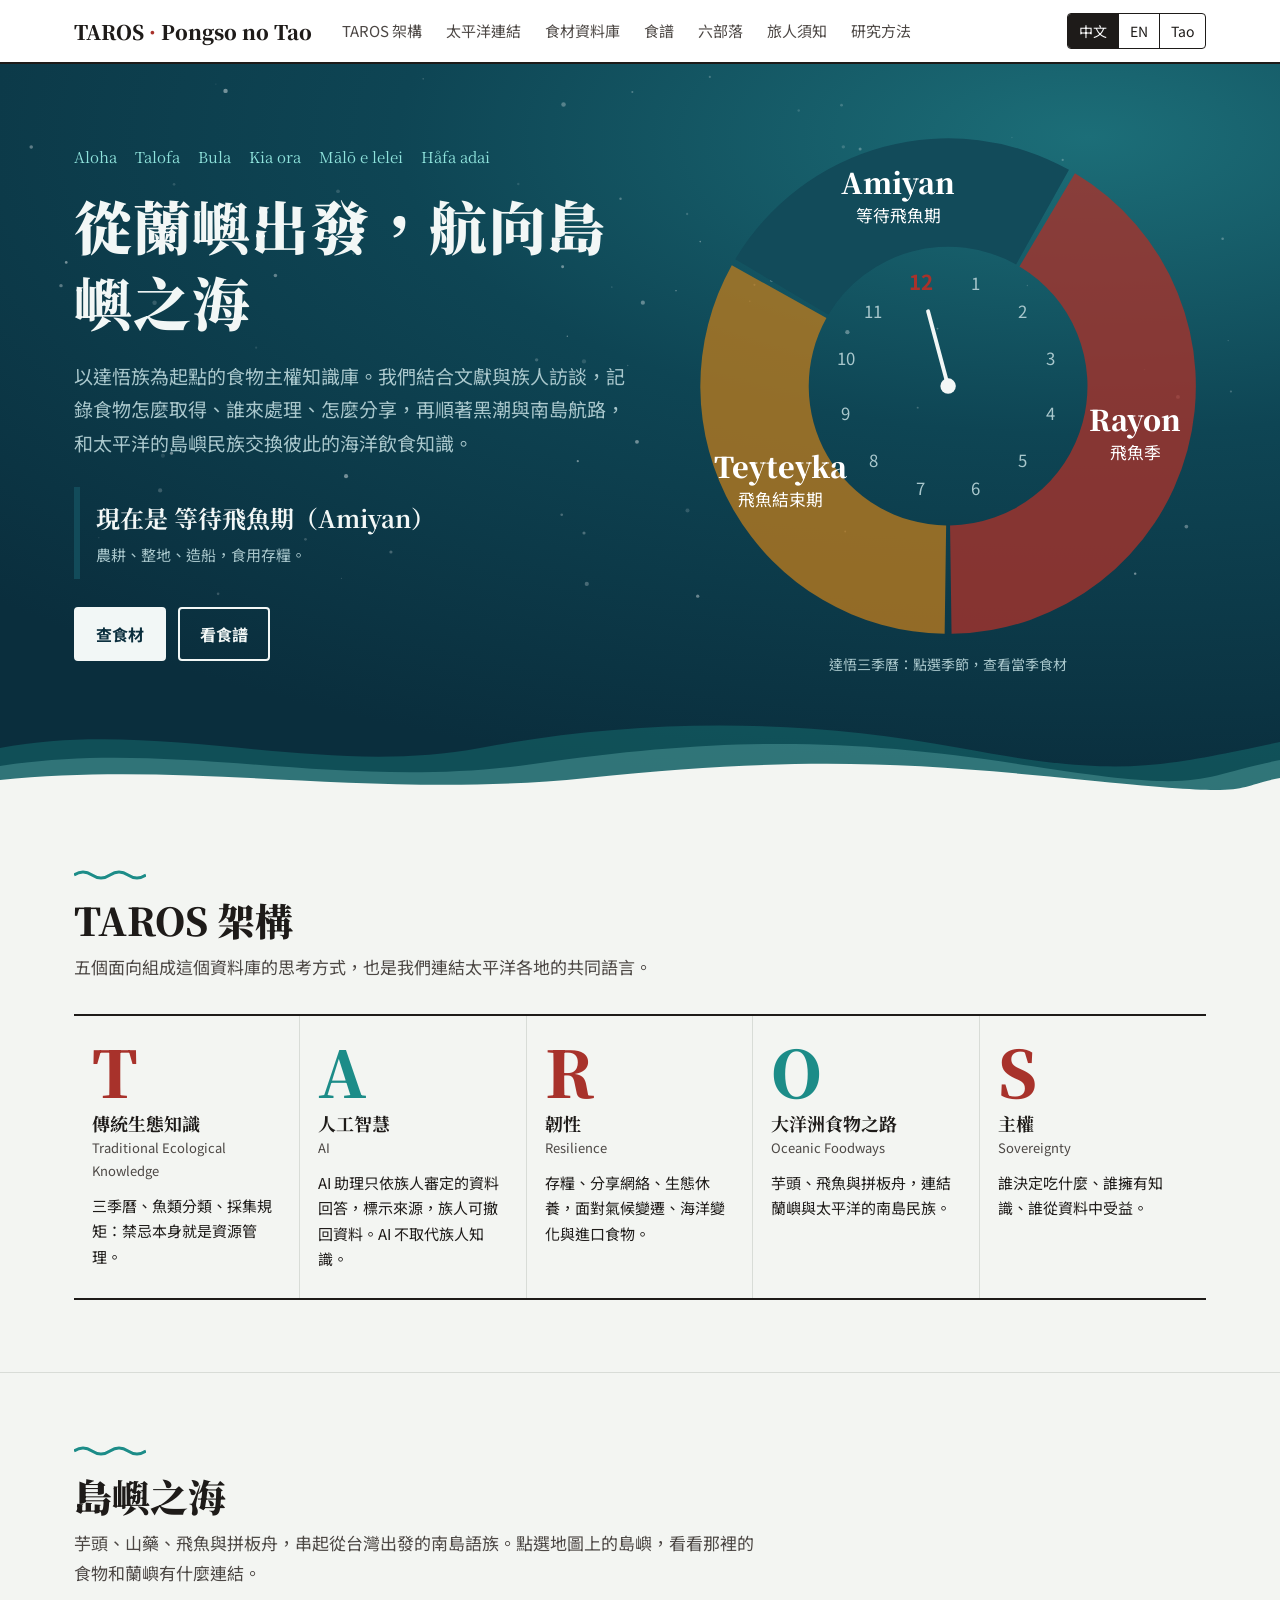
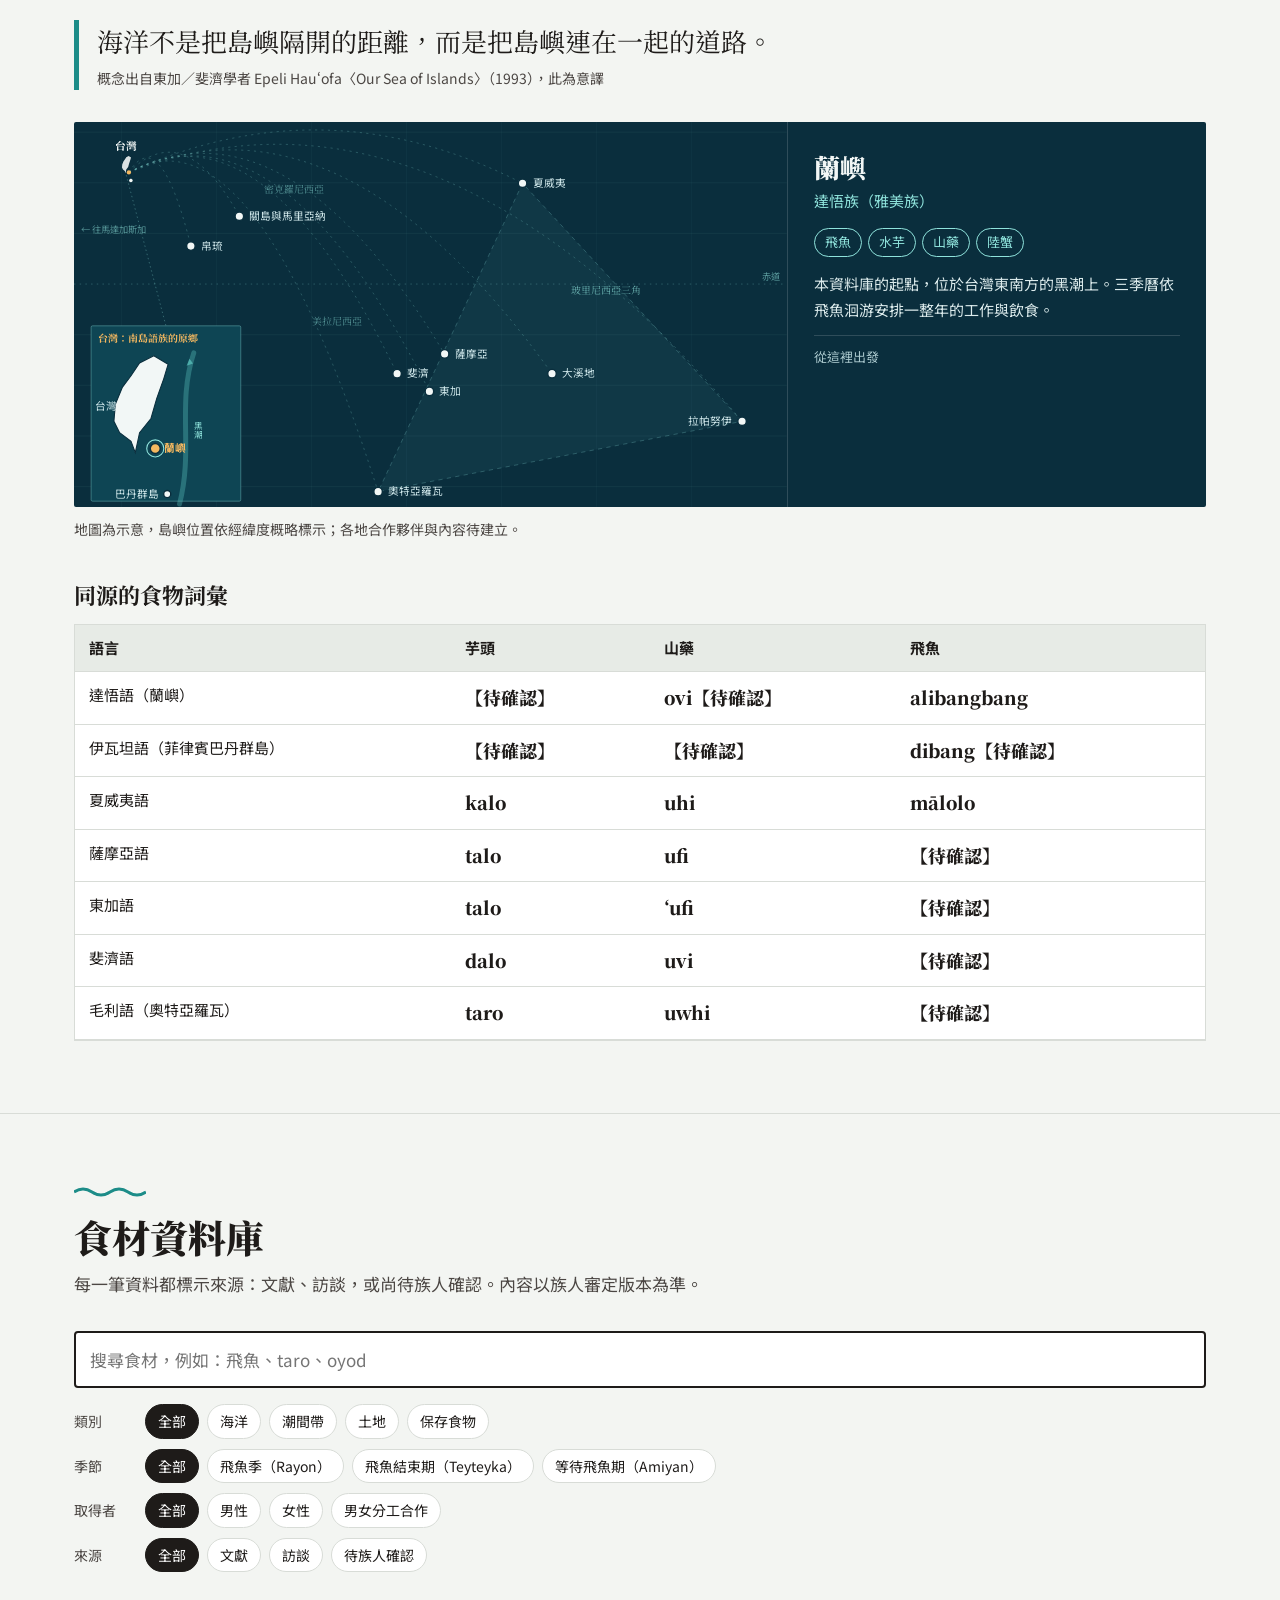
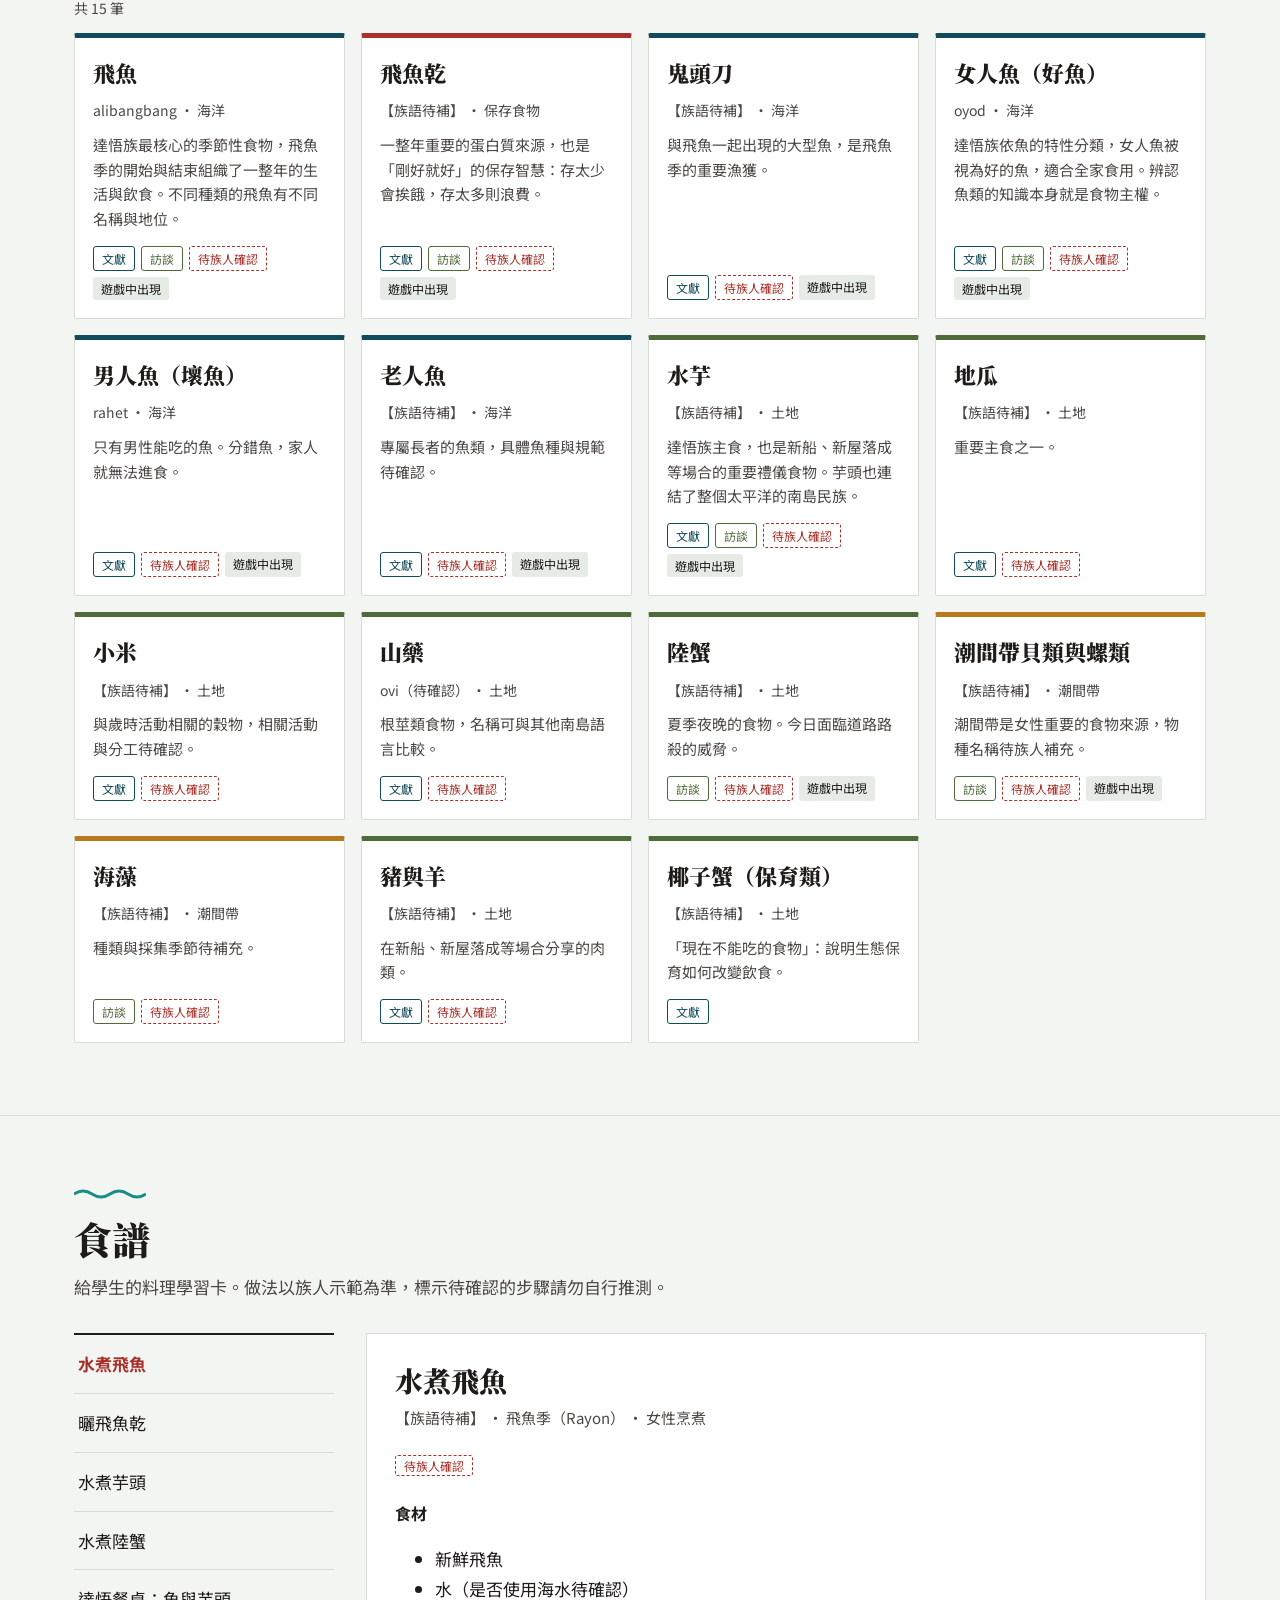
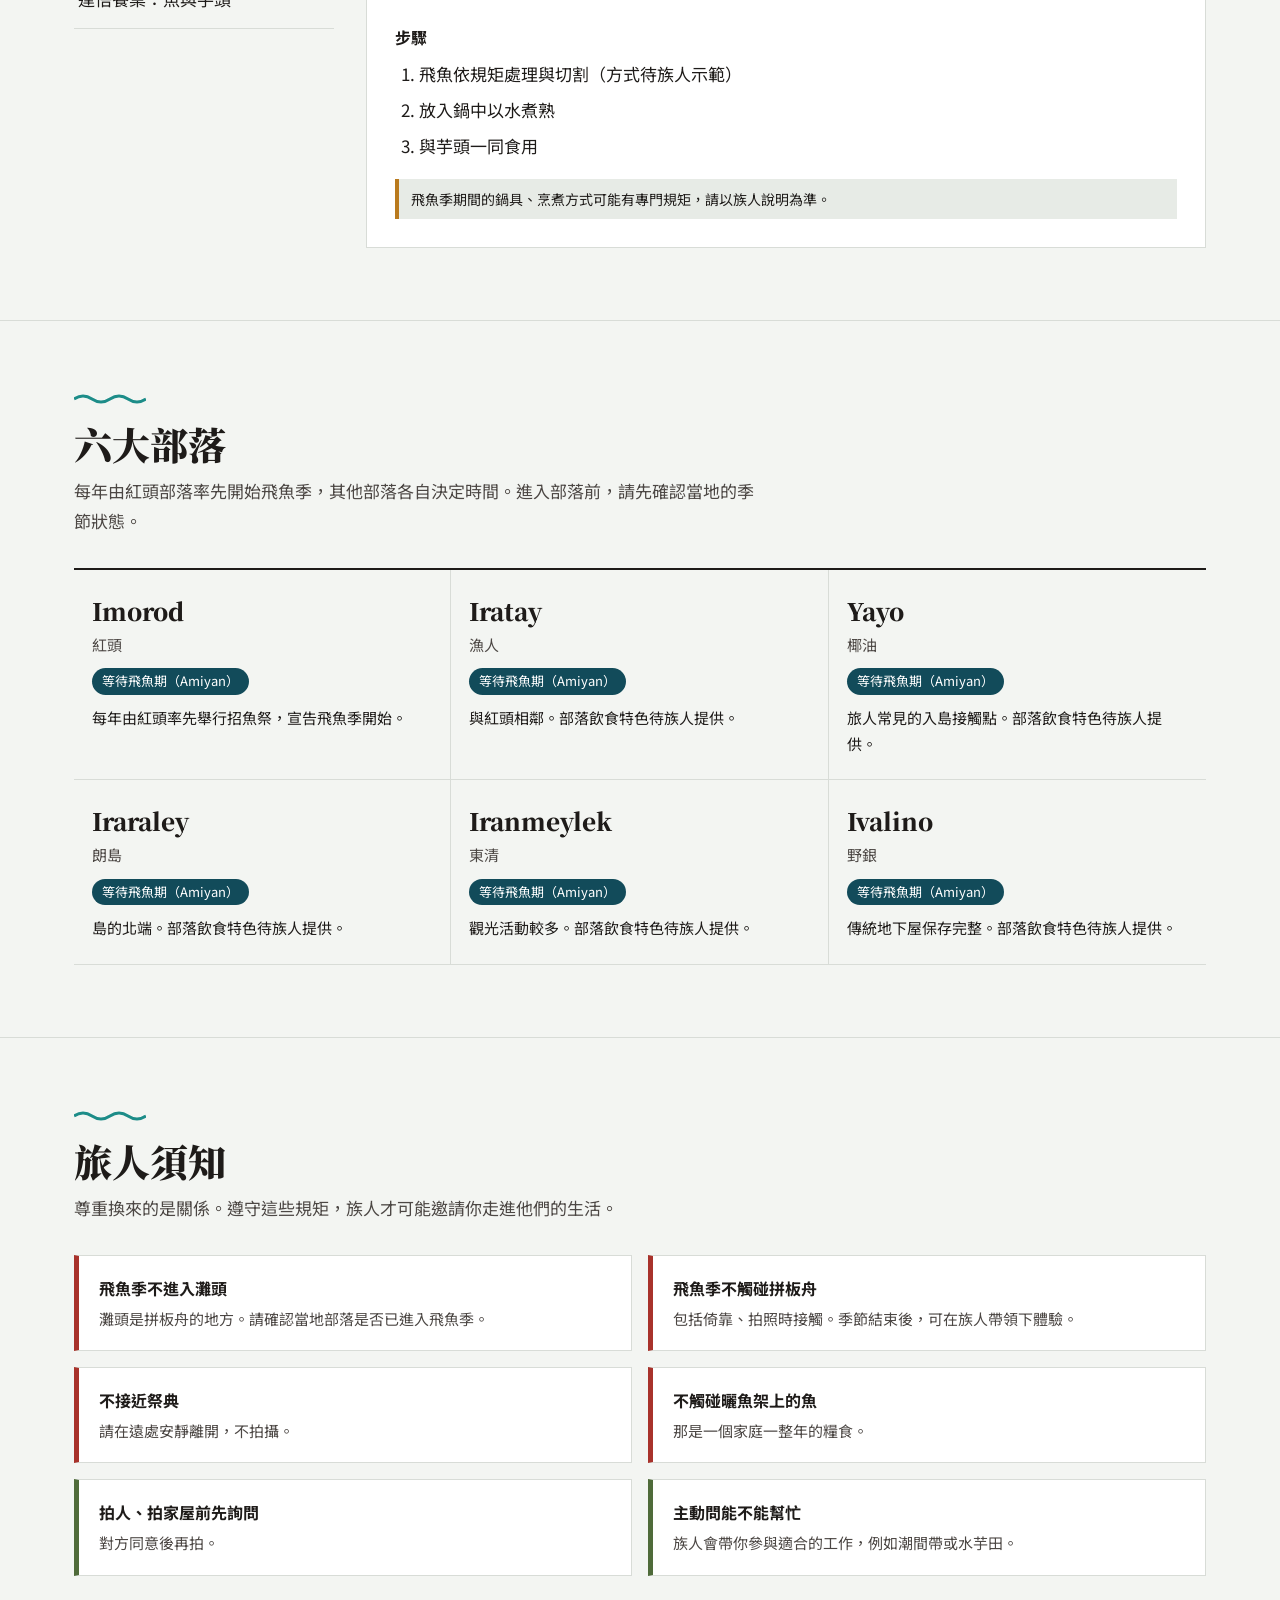
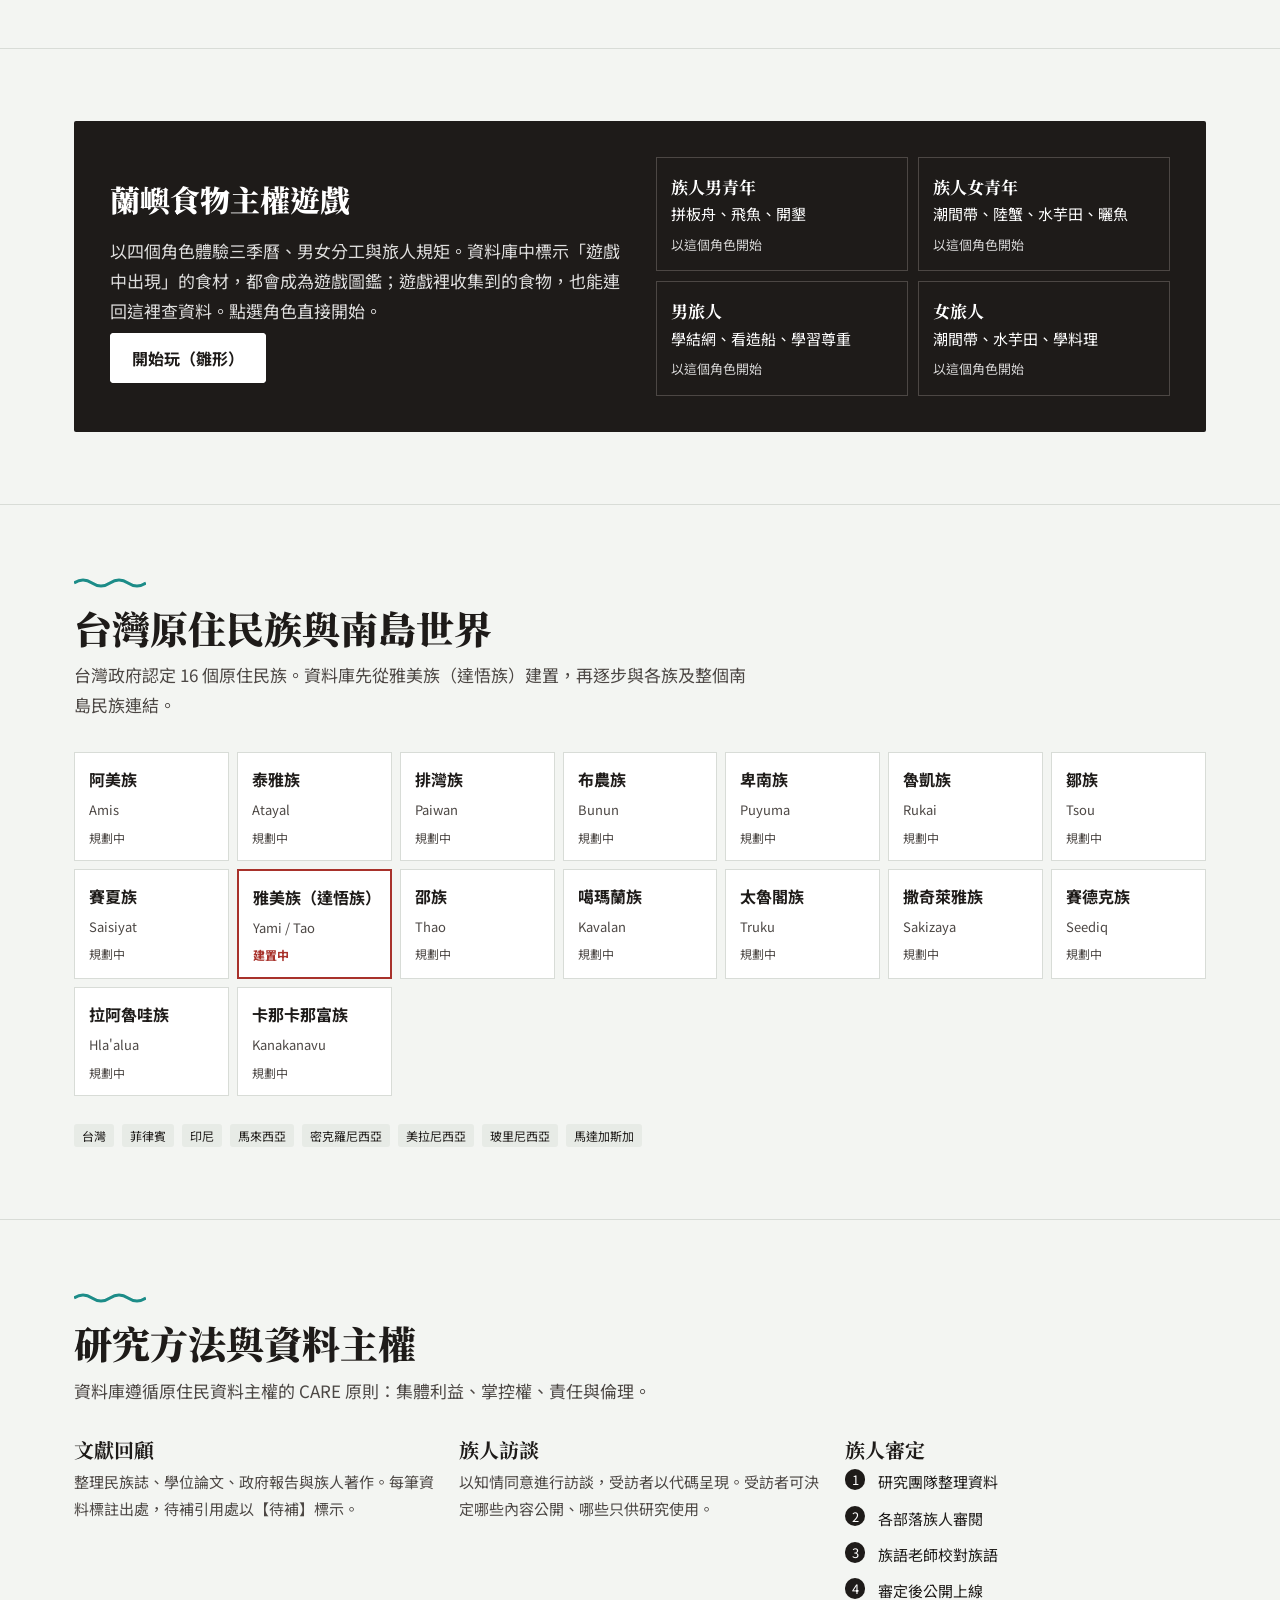
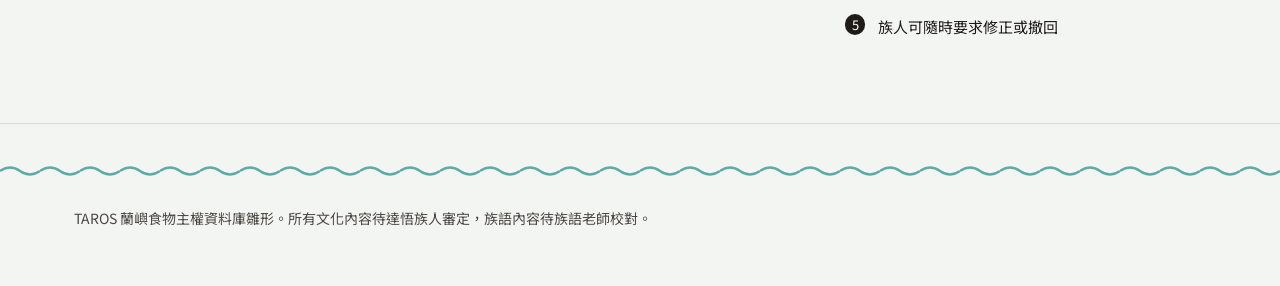
==== index.html @ 8a9a2af0 "Rename TAROS 蘭嶼食物主權資料庫.html to index.html" ====
<!DOCTYPE html>
<html lang="zh-Hant">
<head>
<meta charset="utf-8">
<meta name="viewport" content="width=device-width, initial-scale=1, viewport-fit=cover">
<title>TAROS 蘭嶼食物主權資料庫</title>
<link rel="preconnect" href="https://fonts.googleapis.com">
<link rel="preconnect" href="https://fonts.gstatic.com" crossorigin>
<link href="https://fonts.googleapis.com/css2?family=Noto+Sans+TC:wght@400;500;700&family=Noto+Serif+TC:wght@600;900&display=swap" rel="stylesheet">
<style>
:root{
  --lime:#F3F5F2;        /* 石灰白 */
  --paper:#FFFFFF;
  --soot:#1E1B19;        /* 煙炱黑 */
  --ink-soft:#4C4744;
  --red:#A8322B;         /* 船紅 */
  --kuroshio:#124B5A;    /* 黑潮藍 */
  --ochre:#B97A1E;       /* 曬魚季的陽光 */
  --taro:#4F6B3A;        /* 芋葉綠 */
  --line:#D8DCD7;
  --chip:#E7EBE6;
  --focus:#124B5A;
  --lagoon:#1C8C88;
  --deep:#0A2E3D;
  --serif:"Noto Serif TC","Songti TC","PMingLiU",serif;
  --sans:"Noto Sans TC","PingFang TC","Microsoft JhengHei",system-ui,sans-serif;
  color-scheme:light;
  box-sizing:border-box;
  padding-top:env(safe-area-inset-top,0px);
  padding-bottom:env(safe-area-inset-bottom,0px);
}
@media (prefers-color-scheme:dark){
  :root:not([data-theme="light"]){
    --lime:#151816;--paper:#1D211F;--soot:#ECEAE6;--ink-soft:#B9B4AF;
    --red:#E0675C;--kuroshio:#6FB3C4;--ochre:#E0A54A;--taro:#9CBF7E;
    --line:#333A36;--chip:#28302C;--focus:#6FB3C4;--lagoon:#5CC6C0;color-scheme:dark;
  }
}
:root[data-theme="dark"]{
  --lagoon:#5CC6C0;
  --lime:#151816;--paper:#1D211F;--soot:#ECEAE6;--ink-soft:#B9B4AF;
  --red:#E0675C;--kuroshio:#6FB3C4;--ochre:#E0A54A;--taro:#9CBF7E;
  --line:#333A36;--chip:#28302C;--focus:#6FB3C4;color-scheme:dark;
}
*,*::before,*::after{box-sizing:inherit}
html{scroll-padding-top:calc(env(safe-area-inset-top,0px) + 72px);scroll-behavior:smooth}
@media (prefers-reduced-motion:reduce){html{scroll-behavior:auto}*{transition:none!important;animation:none!important}}
body{margin:0;background:var(--lime);color:var(--soot);font-family:var(--sans);font-size:17px;line-height:1.75}
body::before{content:"";position:fixed;inset:0 0 auto;height:env(safe-area-inset-top,0px);z-index:10;background:var(--paper)}
img,svg{max-width:100%}
a{color:var(--kuroshio)}
:focus-visible{outline:3px solid var(--focus);outline-offset:2px}
h1,h2,h3{font-family:var(--serif);line-height:1.3;margin:0}
.wrap{max-width:1180px;margin:0 auto;padding:0 24px}

/* nav */
header.top{position:sticky;top:env(safe-area-inset-top,0px);z-index:20;background:var(--paper);border-bottom:2px solid var(--soot)}
.top .wrap{display:flex;align-items:center;gap:20px;min-height:62px}
.brand{font-family:var(--serif);font-weight:900;font-size:20px;text-decoration:none;color:var(--soot);white-space:nowrap}
.brand span{color:var(--red)}
nav.sections{display:flex;gap:4px;overflow-x:auto;flex:1;scrollbar-width:none}
nav.sections a{text-decoration:none;color:var(--ink-soft);font-size:15px;padding:6px 10px;border-radius:4px;white-space:nowrap}
nav.sections a:hover{background:var(--chip);color:var(--soot)}
.langs{display:flex;border:1.5px solid var(--soot);border-radius:4px;overflow:hidden;flex-shrink:0}
.langs button{font:inherit;font-size:14px;background:transparent;color:var(--soot);border:0;padding:5px 11px;cursor:pointer}
.langs button+button{border-left:1.5px solid var(--soot)}
.langs button[aria-pressed="true"]{background:var(--soot);color:var(--paper)}
@media (max-width:820px){nav.sections{display:none}}

/* hero */
.hero{--soot:#F2F7F6;--ink-soft:#A9C7CC;--paper:#0A2E3D;--line:rgba(255,255,255,.18);--focus:#8FE3DC;
  background:radial-gradient(120% 90% at 85% 10%,#1C6E78 0%,#0E4554 45%,#0A2E3D 100%);color:var(--soot);position:relative;overflow:hidden}
.hero .wrap{position:relative;z-index:1}
.hero .swell{position:absolute;left:0;right:0;bottom:-1px;width:100%;height:90px;z-index:0;display:block}
.hero .stars{position:absolute;inset:0;z-index:0;opacity:.55}
.greet{display:flex;flex-wrap:wrap;gap:6px 18px;margin:0 0 18px;font-size:15px;color:#8FE3DC;font-family:var(--serif)}
.greet span{white-space:nowrap}
.hero .wrap{display:grid;grid-template-columns:1.1fr 1fr;gap:48px;align-items:center;padding-top:64px;padding-bottom:120px}
.hero h1{font-size:clamp(34px,5vw,58px);font-weight:900;letter-spacing:.02em}
.hero .lede{font-size:19px;color:var(--ink-soft);max-width:34em;margin:20px 0 28px}
.now{border-left:6px solid var(--season,var(--kuroshio));padding:10px 0 10px 16px;margin-bottom:28px}
.now strong{font-family:var(--serif);font-size:24px;display:block}
.now small{color:var(--ink-soft);font-size:15px}
.btns{display:flex;flex-wrap:wrap;gap:12px}
.btn{font:inherit;font-weight:700;font-size:16px;padding:11px 20px;border-radius:4px;border:2px solid var(--soot);background:var(--soot);color:var(--paper);cursor:pointer;text-decoration:none}
.btn.ghost{background:transparent;color:var(--soot)}
.wheel-box{position:relative}
.wheel-box svg{display:block;width:100%;height:auto}
.wheel-seg{cursor:pointer;transition:opacity .2s}
.wheel-seg:hover,.wheel-seg:focus-visible{opacity:.82}
.wheel-cap{text-align:center;font-size:14px;color:var(--ink-soft);margin-top:8px}
@media (max-width:820px){.hero .wrap{grid-template-columns:1fr;gap:32px}.wheel-box{max-width:380px;margin:0 auto}}

section.block{padding:72px 0;border-bottom:1px solid var(--line)}
.head{display:flex;justify-content:space-between;align-items:end;gap:24px;flex-wrap:wrap;margin-bottom:32px}
.head h2{font-size:clamp(28px,3.4vw,38px);font-weight:900}
.head h2::before{content:"";display:block;width:72px;height:12px;margin-bottom:14px;background:var(--lagoon);-webkit-mask:url("data:image/svg+xml,%3Csvg%20xmlns%3D%27http%3A//www.w3.org/2000/svg%27%20viewBox%3D%270%200%2072%2012%27%3E%3Cpath%20d%3D%27M0%206%20Q9%200%2018%206%20T36%206%20T54%206%20T72%206%27%20fill%3D%27none%27%20stroke%3D%27black%27%20stroke-width%3D%273%27/%3E%3C/svg%3E") no-repeat center/contain;mask:url("data:image/svg+xml,%3Csvg%20xmlns%3D%27http%3A//www.w3.org/2000/svg%27%20viewBox%3D%270%200%2072%2012%27%3E%3Cpath%20d%3D%27M0%206%20Q9%200%2018%206%20T36%206%20T54%206%20T72%206%27%20fill%3D%27none%27%20stroke%3D%27black%27%20stroke-width%3D%273%27/%3E%3C/svg%3E") no-repeat center/contain}
footer::before{content:"";display:block;height:14px;margin-bottom:28px;background:var(--lagoon);opacity:.7;-webkit-mask:url("data:image/svg+xml,%3Csvg%20xmlns%3D%27http%3A//www.w3.org/2000/svg%27%20viewBox%3D%270%200%2040%2014%27%3E%3Cpath%20d%3D%27M0%207%20Q10%200%2020%207%20T40%207%27%20fill%3D%27none%27%20stroke%3D%27black%27%20stroke-width%3D%272.5%27/%3E%3C/svg%3E") repeat-x left center/40px 14px;mask:url("data:image/svg+xml,%3Csvg%20xmlns%3D%27http%3A//www.w3.org/2000/svg%27%20viewBox%3D%270%200%2040%2014%27%3E%3Cpath%20d%3D%27M0%207%20Q10%200%2020%207%20T40%207%27%20fill%3D%27none%27%20stroke%3D%27black%27%20stroke-width%3D%272.5%27/%3E%3C/svg%3E") repeat-x left center/40px 14px}
.head p{max-width:40em;color:var(--ink-soft);margin:8px 0 0}

/* TAROS */
.taros{display:grid;grid-template-columns:repeat(5,1fr);border-top:2px solid var(--soot);border-bottom:2px solid var(--soot)}
.pillar{padding:22px 18px 26px;border-right:1px solid var(--line)}
.pillar:last-child{border-right:0}
.pillar .L{font-family:var(--serif);font-size:64px;font-weight:900;line-height:1;color:var(--red)}
.pillar:nth-child(even) .L{color:var(--lagoon)}
.pillar h3{font-size:18px;margin:10px 0 2px}
.pillar .en{font-size:13px;color:var(--ink-soft);margin-bottom:10px}
.pillar p{font-size:15px;margin:0;line-height:1.7}
@media (max-width:960px){.taros{grid-template-columns:1fr 1fr}.pillar{border-bottom:1px solid var(--line)}}
@media (max-width:560px){.taros{grid-template-columns:1fr}}

/* database */
.search{display:flex;gap:10px;margin-bottom:16px}
.search input{flex:1;font:inherit;padding:12px 14px;border:2px solid var(--soot);border-radius:4px;background:var(--paper);color:var(--soot)}
.filters{display:flex;flex-direction:column;gap:10px;margin-bottom:24px}
.frow{display:flex;flex-wrap:wrap;gap:8px;align-items:center}
.frow .lab{font-size:14px;color:var(--ink-soft);min-width:4.5em}
.chip{font:inherit;font-size:14px;padding:4px 12px;border-radius:999px;border:1.5px solid var(--line);background:var(--paper);color:var(--soot);cursor:pointer}
.chip[aria-pressed="true"]{border-color:var(--soot);background:var(--soot);color:var(--paper)}
.count{font-size:14px;color:var(--ink-soft);margin-bottom:12px}
.grid{display:grid;grid-template-columns:repeat(auto-fill,minmax(250px,1fr));gap:16px}
.food{text-align:left;font:inherit;color:inherit;background:var(--paper);border:1px solid var(--line);border-top:5px solid var(--cat,var(--kuroshio));border-radius:2px;padding:16px 18px 18px;cursor:pointer;display:flex;flex-direction:column;gap:6px}
.food:hover{border-color:var(--soot);border-top-color:var(--cat)}
.food .tao{font-family:var(--serif);font-size:22px;font-weight:900}
.food .sub{font-size:14px;color:var(--ink-soft)}
.food p{font-size:15px;margin:4px 0 0;line-height:1.65;color:var(--ink-soft)}
.tags{display:flex;flex-wrap:wrap;gap:6px;margin-top:auto;padding-top:8px}
.tag{font-size:12px;padding:1px 8px;border-radius:3px;background:var(--chip);color:var(--soot)}
.tag.lit{background:transparent;border:1px solid var(--kuroshio);color:var(--kuroshio)}
.tag.int{background:transparent;border:1px solid var(--taro);color:var(--taro)}
.tag.verify{background:transparent;border:1px dashed var(--red);color:var(--red)}
.empty{padding:32px;border:1.5px dashed var(--line);text-align:center;color:var(--ink-soft)}

dialog{max-width:640px;width:calc(100% - 32px);border:2px solid var(--soot);border-radius:4px;padding:0;background:var(--paper);color:var(--soot)}
dialog::backdrop{background:rgba(20,18,16,.55)}
.dlg{padding:28px 28px 24px}
.dlg h3{font-size:30px;font-weight:900}
.dlg dl{display:grid;grid-template-columns:7em 1fr;gap:8px 16px;margin:20px 0;font-size:15px}
.dlg dt{color:var(--ink-soft)}
.dlg dd{margin:0}
.dlg .close{float:right;font:inherit;background:none;border:1.5px solid var(--soot);color:var(--soot);border-radius:4px;padding:4px 12px;cursor:pointer}
.srcs{border-top:1px solid var(--line);padding-top:14px;font-size:14px}
.srcs li{margin-bottom:4px}

/* recipes */
.recipes{display:grid;grid-template-columns:260px 1fr;gap:32px;align-items:start}
.rlist{display:flex;flex-direction:column;border-top:2px solid var(--soot)}
.rlist button{font:inherit;text-align:left;padding:14px 4px;border:0;border-bottom:1px solid var(--line);background:none;color:var(--soot);cursor:pointer}
.rlist button[aria-current="true"]{font-weight:700;color:var(--red)}
.rcard{background:var(--paper);border:1px solid var(--line);padding:28px}
.rcard h3{font-size:28px;font-weight:900}
.rcard .meta{color:var(--ink-soft);font-size:15px;margin:6px 0 18px}
.rcard h4{font-size:16px;margin:20px 0 8px}
.rcard ol{padding-left:1.4em;margin:0}
.rcard ol li{margin-bottom:6px}
.note{font-size:14px;border-left:4px solid var(--ochre);padding:8px 12px;background:var(--chip);margin-top:18px}
@media (max-width:760px){.recipes{grid-template-columns:1fr}}

/* villages */
.villages{display:grid;grid-template-columns:repeat(3,1fr);gap:0;border-top:2px solid var(--soot)}
.vil{padding:20px 18px 22px;border-bottom:1px solid var(--line);border-right:1px solid var(--line)}
.vil:nth-child(3n){border-right:0}
.vil .tn{font-family:var(--serif);font-size:24px;font-weight:900}
.vil .zn{font-size:15px;color:var(--ink-soft)}
.vil .st{display:inline-block;margin-top:10px;font-size:13px;padding:2px 10px;border-radius:999px;color:#fff;background:var(--st)}
.vil p{font-size:15px;margin:10px 0 0}
@media (max-width:760px){.villages{grid-template-columns:1fr 1fr}.vil:nth-child(3n){border-right:1px solid var(--line)}.vil:nth-child(2n){border-right:0}}

/* visit */
.rules{display:grid;grid-template-columns:1fr 1fr;gap:16px}
.rule{background:var(--paper);border:1px solid var(--line);padding:18px 20px}
.rule b{display:block;font-size:16px;margin-bottom:4px}
.rule.no{border-left:5px solid var(--red)}
.rule.yes{border-left:5px solid var(--taro)}
.rule p{margin:0;font-size:15px;color:var(--ink-soft)}
@media (max-width:700px){.rules{grid-template-columns:1fr}}

/* game */
.game{display:grid;grid-template-columns:1fr 1fr;gap:32px;align-items:center;background:var(--soot);color:var(--paper);padding:36px;border-radius:2px}
.game h3{font-size:30px;font-weight:900;color:var(--paper)}
.game p{color:var(--paper);opacity:.85}
.roles{display:grid;grid-template-columns:1fr 1fr;gap:10px}
.role{border:1px solid var(--ink-soft);padding:14px;font-size:15px}
a.role{display:block;color:var(--paper);text-decoration:none}
a.role:hover{border-color:var(--paper);border-width:2px;padding:13px}
a.role em{display:block;font-style:normal;font-size:13px;margin-top:6px;opacity:.8}
.gamelink{display:inline-block;margin-top:8px;font-weight:700}
.role b{display:block;font-family:var(--serif);font-size:17px}
.game .btn{background:var(--paper);color:var(--soot);border-color:var(--paper)}
@media (max-width:760px){.game{grid-template-columns:1fr;padding:24px}}

/* pacific */
.scroll{overflow-x:auto;border:1px solid var(--line);background:var(--paper)}
table{border-collapse:collapse;width:100%;min-width:640px;font-size:15px}
th,td{text-align:left;padding:10px 14px;border-bottom:1px solid var(--line);vertical-align:top}
th{font-weight:700;background:var(--chip)}
td.w{font-family:var(--serif);font-weight:900;font-size:18px}
.partners{display:grid;grid-template-columns:repeat(auto-fill,minmax(220px,1fr));gap:16px;margin-top:28px}
.partner{border-top:3px solid var(--kuroshio);padding-top:12px}
.partner h3{font-size:19px}
.partner p{font-size:15px;color:var(--ink-soft);margin:6px 0 0}

/* voyage map */
.voyage{display:grid;grid-template-columns:1.7fr 1fr;background:var(--deep);color:#F2F7F6;border-radius:2px;overflow:hidden}
.voyage svg{display:block;width:100%;height:auto}
.isle{cursor:pointer}
.isle circle.dot{fill:#F2F7F6;stroke:var(--deep);stroke-width:2}
.isle.on circle.dot{fill:#F4B860}
.isle circle.halo{fill:none;stroke:#8FE3DC;stroke-width:1.5;opacity:0}
.isle.on circle.halo,.isle:hover circle.halo,.isle:focus-visible circle.halo{opacity:1}
.isle:focus{outline:none}
.isle text{fill:#CFE7EA;font-size:15px}
.isle.on text{fill:#F4B860;font-weight:700}
.vpanel{padding:28px 26px;border-left:1px solid rgba(255,255,255,.15)}
.vpanel h3{font-size:26px;font-weight:900;color:#F2F7F6}
.vpanel .who{color:#8FE3DC;font-size:15px;margin:4px 0 14px}
.vpanel p{font-size:15px;color:#DCEBEC;margin:0 0 12px}
.vpanel .foods{display:flex;flex-wrap:wrap;gap:6px;margin-bottom:14px}
.vpanel .foods span{font-size:13px;padding:2px 10px;border-radius:999px;border:1px solid #8FE3DC;color:#8FE3DC}
.vpanel small{display:block;color:#A9C7CC;font-size:13px;border-top:1px solid rgba(255,255,255,.15);padding-top:10px}
.vhint{font-size:14px;color:var(--ink-soft);margin-top:10px}
.hauofa{font-family:var(--serif);font-size:clamp(20px,2.4vw,26px);line-height:1.6;max-width:36em;border-left:5px solid var(--lagoon);padding-left:18px;margin:0 0 32px}
.hauofa small{display:block;font-family:var(--sans);font-size:14px;color:var(--ink-soft);margin-top:6px}
@media (max-width:860px){.voyage{grid-template-columns:1fr}.vpanel{border-left:0;border-top:1px solid rgba(255,255,255,.15)}}

/* peoples */
.peoples{display:grid;grid-template-columns:repeat(auto-fill,minmax(150px,1fr));gap:8px}
.ppl{padding:12px 14px;border:1px solid var(--line);background:var(--paper)}
.ppl.on{border:2px solid var(--red)}
.ppl b{display:block;font-size:16px}
.ppl span{font-size:13px;color:var(--ink-soft)}
.ppl em{font-style:normal;font-size:12px;display:block;margin-top:4px;color:var(--ink-soft)}
.ppl.on em{color:var(--red);font-weight:700}
.austro{margin-top:28px;display:flex;flex-wrap:wrap;gap:8px}

/* research */
.method{display:grid;grid-template-columns:repeat(3,1fr);gap:24px}
.method h3{font-size:20px;margin-bottom:6px}
.method p{font-size:15px;margin:0;color:var(--ink-soft)}
.steps{counter-reset:s;list-style:none;padding:0;margin:0}
.steps li{counter-increment:s;padding-left:2.2em;position:relative;margin-bottom:10px;font-size:15px}
.steps li::before{content:counter(s);position:absolute;left:0;top:0;width:1.6em;height:1.6em;border-radius:50%;background:var(--soot);color:var(--paper);font-size:13px;display:grid;place-items:center}
@media (max-width:760px){.method{grid-template-columns:1fr}}

footer{padding:40px 0 56px;font-size:14px;color:var(--ink-soft)}

/* chat */
.chat-fab{position:fixed;right:20px;bottom:calc(20px + env(safe-area-inset-bottom,0px));z-index:30;font:inherit;font-weight:700;background:var(--red);color:#fff;border:0;border-radius:999px;padding:13px 20px;cursor:pointer;box-shadow:0 4px 14px rgba(0,0,0,.25)}
.chat{position:fixed;right:20px;bottom:calc(84px + env(safe-area-inset-bottom,0px));z-index:30;width:min(400px,calc(100vw - 40px));height:min(560px,calc(100vh - 140px));background:var(--paper);border:2px solid var(--soot);border-radius:4px;display:none;flex-direction:column}
.chat.open{display:flex}
.chat-h{padding:12px 16px;border-bottom:1px solid var(--line);display:flex;justify-content:space-between;align-items:center;gap:8px}
.chat-h b{font-family:var(--serif)}
.chat-h button{font:inherit;font-size:14px;background:none;border:1.5px solid var(--soot);color:var(--soot);border-radius:4px;padding:2px 10px;cursor:pointer}
.msgs{flex:1;overflow-y:auto;padding:14px 16px;display:flex;flex-direction:column;gap:10px;font-size:15px}
.m{max-width:88%;padding:9px 12px;border-radius:4px;white-space:pre-wrap;line-height:1.65}
.m.u{align-self:flex-end;background:var(--soot);color:var(--paper)}
.m.a{align-self:flex-start;background:var(--chip);color:var(--soot)}
.sugs{display:flex;flex-wrap:wrap;gap:6px;padding:0 16px 10px}
.chat form{display:flex;border-top:1px solid var(--line)}
.chat input{flex:1;font:inherit;font-size:15px;padding:12px 14px;border:0;background:transparent;color:var(--soot)}
.chat form button{font:inherit;font-weight:700;border:0;background:var(--soot);color:var(--paper);padding:0 18px;cursor:pointer}
.chat .disc{font-size:12px;color:var(--ink-soft);padding:6px 16px 8px;border-top:1px solid var(--line)}
.taobar{display:none;background:var(--ochre);color:#1E1B19;font-size:14px;text-align:center;padding:6px 16px}
.taobar.show{display:block}
</style>
</head>
<body>

<header class="top">
  <div class="wrap">
    <a class="brand" href="#top">TAROS <span>·</span> Pongso no Tao</a>
    <nav class="sections" aria-label="Sections">
      <a href="#taros" data-i="navTaros"></a>
      <a href="#pacific" data-i="navPacific"></a>
      <a href="#database" data-i="navDb"></a>
      <a href="#recipes" data-i="navRecipes"></a>
      <a href="#villages" data-i="navVillages"></a>
      <a href="#visit" data-i="navVisit"></a>
      <a href="#research" data-i="navResearch"></a>
    </nav>
    <div class="langs" role="group" aria-label="Language">
      <button data-lang="zh" aria-pressed="true">中文</button>
      <button data-lang="en" aria-pressed="false">EN</button>
      <button data-lang="tao" aria-pressed="false">Tao</button>
    </div>
  </div>
</header>
<div class="taobar" id="taobar" data-i="taoBar"></div>

<main id="top">
<section class="hero">
  <div class="wrap">
    <div>
      <p class="greet" aria-label="Pacific greetings"><span>Aloha</span><span>Talofa</span><span>Bula</span><span>Kia ora</span><span>Mālō e lelei</span><span>Håfa adai</span></p>
      <h1 data-i="heroTitle"></h1>
      <p class="lede" data-i="heroLede"></p>
      <div class="now" id="now"><strong id="nowTitle"></strong><small id="nowSub"></small></div>
      <div class="btns">
        <a class="btn" href="#database" data-i="heroBtn1"></a>
        <a class="btn ghost" href="#recipes" data-i="heroBtn2"></a>
      </div>
    </div>
    <div class="wheel-box">
      <svg id="wheel" viewBox="0 0 400 400" role="group" aria-label="Tao seasonal calendar"></svg>
      <div class="wheel-cap" data-i="wheelCap"></div>
    </div>
  </div>
  <svg class="stars" id="stars" aria-hidden="true" preserveAspectRatio="none" viewBox="0 0 1000 600"></svg>
  <svg class="swell" aria-hidden="true" viewBox="0 0 1440 90" preserveAspectRatio="none">
    <path d="M0 40 C180 10 360 70 540 40 S900 10 1080 40 1300 60 1440 34 V90 H0Z" fill="#1C8C88" opacity=".35"/>
    <path d="M0 58 C200 30 380 84 600 56 S960 30 1160 58 1340 70 1440 52 V90 H0Z" fill="#8FE3DC" opacity=".25"/>
    <path d="M0 72 C220 52 420 92 660 70 S1020 54 1220 72 1380 80 1440 70 V90 H0Z" fill="var(--lime)"/>
  </svg>
</section>

<section class="block" id="taros">
  <div class="wrap">
    <div class="head"><div><h2 data-i="tarosTitle"></h2><p data-i="tarosLede"></p></div></div>
    <div class="taros" id="tarosGrid"></div>
  </div>
</section>

<section class="block" id="pacific">
  <div class="wrap">
    <div class="head"><div><h2 data-i="pacTitle"></h2><p data-i="pacLede"></p></div></div>
    <p class="hauofa"><span data-i="hauofa"></span><small data-i="hauofaSrc"></small></p>
    <div class="voyage"><svg id="vmap" viewBox="0 0 1000 540" role="group" aria-label="Pacific voyaging map"></svg><div class="vpanel" id="vpanel" aria-live="polite"></div></div>
    <p class="vhint" data-i="vHint"></p>
    <h3 style="font-size:22px;margin:40px 0 14px" data-i="wordsTitle"></h3>
    <div class="scroll"><table id="words"></table></div>
  </div>
</section>

<section class="block" id="database">
  <div class="wrap">
    <div class="head"><div><h2 data-i="dbTitle"></h2><p data-i="dbLede"></p></div></div>
    <div class="search"><input id="q" type="search" autocomplete="off"></div>
    <div class="filters" id="filters"></div>
    <div class="count" id="count" aria-live="polite"></div>
    <div class="grid" id="grid"></div>
  </div>
</section>

<section class="block" id="recipes">
  <div class="wrap">
    <div class="head"><div><h2 data-i="recTitle"></h2><p data-i="recLede"></p></div></div>
    <div class="recipes">
      <div class="rlist" id="rlist"></div>
      <article class="rcard" id="rcard" aria-live="polite"></article>
    </div>
  </div>
</section>

<section class="block" id="villages">
  <div class="wrap">
    <div class="head"><div><h2 data-i="vilTitle"></h2><p data-i="vilLede"></p></div></div>
    <div class="villages" id="vilGrid"></div>
  </div>
</section>

<section class="block" id="visit">
  <div class="wrap">
    <div class="head"><div><h2 data-i="visitTitle"></h2><p data-i="visitLede"></p></div></div>
    <div class="rules" id="rules"></div>
  </div>
</section>

<section class="block" id="game">
  <div class="wrap">
    <div class="game">
      <div>
        <h3 data-i="gameTitle"></h3>
        <p data-i="gameLede"></p>
        <a class="btn" href="https://claude.ai/artifact/Hk3pXi1bKbNeKcVk3j9ach" target="_blank" rel="noopener" id="gameBtn" data-i="gameBtn"></a>
      </div>
      <div class="roles" id="roles"></div>
    </div>
  </div>
</section>



<section class="block" id="peoples">
  <div class="wrap">
    <div class="head"><div><h2 data-i="pplTitle"></h2><p data-i="pplLede"></p></div></div>
    <div class="peoples" id="pplGrid"></div>
    <div class="austro" id="austro"></div>
  </div>
</section>

<section class="block" id="research">
  <div class="wrap">
    <div class="head"><div><h2 data-i="resTitle"></h2><p data-i="resLede"></p></div></div>
    <div class="method" id="method"></div>
  </div>
</section>
</main>

<footer><div class="wrap" data-i="footer"></div></footer>

<dialog id="dlg"><div class="dlg" id="dlgBody"></div></dialog>

<button class="chat-fab" id="chatFab" hidden data-i="chatFab"></button>
<div class="chat" id="chat" role="dialog" aria-label="Food assistant">
  <div class="chat-h"><b data-i="chatTitle"></b><button id="chatClose" data-i="close"></button></div>
  <div class="msgs" id="msgs"></div>
  <div class="sugs" id="sugs"></div>
  <form id="chatForm"><input id="chatIn" autocomplete="off"><button data-i="send"></button></form>
  <div class="disc" data-i="chatDisc"></div>
</div>

<script>
/* ============ 資料（雛形：標示待確認，待族人審定） ============ */
const VERIFY = {zh:"待族人確認", en:"To be verified"};
const PENDING_TAO = "【族語待補】";

const SEASONS = {
  rayon:{tao:"Rayon", zh:"飛魚季", en:"Flying fish season", months:[2,3,4,5,6], color:"var(--red)",
    zhd:"捕飛魚、處理與曬飛魚。禁忌最多，旅人行動限制最嚴格。", end:"Catching, processing and drying flying fish. The season with the most taboos and the strictest visitor limits."},
  teyteyka:{tao:"Teyteyka", zh:"飛魚結束期", en:"End of flying fish season", months:[7,8,9,10], color:"var(--ochre)",
    zhd:"收藏飛魚乾，進行其他漁撈，也是陸蟹活動的季節。", end:"Storing dried flying fish, other fishing, and land crab season."},
  amiyan:{tao:"Amiyan", zh:"等待飛魚期", en:"Waiting for flying fish", months:[11,12,1], color:"var(--kuroshio)",
    zhd:"農耕、整地、造船，食用存糧。", end:"Farming, preparing fields, building boats, and living on stored food."}
};

const CATS = {
  sea:{zh:"海洋", en:"Ocean", color:"var(--kuroshio)"},
  tide:{zh:"潮間帶", en:"Intertidal", color:"var(--ochre)"},
  land:{zh:"土地", en:"Land", color:"var(--taro)"},
  stored:{zh:"保存食物", en:"Preserved", color:"var(--red)"}
};
const ROLES = {
  m:{zh:"男性", en:"Men"}, f:{zh:"女性", en:"Women"}, both:{zh:"男女分工合作", en:"Shared, divided by task"}
};

const FOODS = [
 {id:"alibangbang", tao:"alibangbang", zh:"飛魚", en:"Flying fish", cat:"sea", seasons:["rayon"], role:"both",
  get:{zh:"男性划拼板舟出海捕撈；女性處理、分類與曬魚。", en:"Men catch them from tatala boats; women process, sort and dry them."},
  eat:{zh:"依種類與時節有不同規範", en:"Rules differ by species and time"},
  d:{zh:"達悟族最核心的季節性食物，飛魚季的開始與結束組織了一整年的生活與飲食。不同種類的飛魚有不同名稱與地位。", en:"The central seasonal food of the Tao. The start and end of the flying fish season organize the whole year. Different species carry different names and status."},
  taboo:{zh:"飛魚季期間有許多處理、烹煮與食用的規矩，各部落細節不同。", en:"Many rules govern handling, cooking and eating during the season, varying by village."},
  src:["lit","int"], verify:true, game:true},
 {id:"dried", tao:PENDING_TAO, zh:"飛魚乾", en:"Dried flying fish", cat:"stored", seasons:["rayon","teyteyka"], role:"f",
  get:{zh:"女性負責曬製與保存。", en:"Women dry and store them."},
  eat:{zh:"家庭共食；過了特定時間點後剩餘飛魚乾不再食用", en:"Shared by the household; leftovers are not eaten after a set point in the year"},
  d:{zh:"一整年重要的蛋白質來源，也是「剛好就好」的保存智慧：存太少會挨餓，存太多則浪費。", en:"A key year-round protein, and a lesson in storing just enough."},
  taboo:{zh:"終食時間點與剩餘飛魚乾的處理方式待確認。", en:"The cut-off date and what happens to leftovers need verification."},
  src:["lit","int"], verify:true, game:true},
 {id:"dorado", tao:PENDING_TAO, zh:"鬼頭刀", en:"Mahi-mahi (dorado)", cat:"sea", seasons:["rayon"], role:"m",
  get:{zh:"男性於飛魚季捕撈，鬼頭刀會追捕飛魚。", en:"Caught by men during the flying fish season; it hunts flying fish."},
  eat:{zh:"待確認", en:"To be verified"},
  d:{zh:"與飛魚一起出現的大型魚，是飛魚季的重要漁獲。", en:"A large fish that follows the flying fish; an important catch of the season."},
  taboo:{zh:"待確認", en:"To be verified"}, src:["lit"], verify:true, game:true},
 {id:"oyod", tao:"oyod", zh:"女人魚（好魚）", en:"Women's fish (oyod)", cat:"sea", seasons:["teyteyka","amiyan"], role:"both",
  get:{zh:"男性捕撈，女性處理與烹煮。", en:"Caught by men, prepared and cooked by women."},
  eat:{zh:"女性、孩童、長者可食，男性也可食", en:"Women, children and elders may eat it; men may too"},
  d:{zh:"達悟族依魚的特性分類，女人魚被視為好的魚，適合全家食用。辨認魚類的知識本身就是食物主權。", en:"Fish are classified by their qualities. Oyod are considered good fish for everyone. Knowing how to classify fish is itself food sovereignty."},
  taboo:{zh:"不同類別的魚是否分開鍋具、餐具處理，待確認。", en:"Whether different fish classes need separate pots and dishes is to be verified."},
  src:["lit","int"], verify:true, game:true},
 {id:"rahet", tao:"rahet", zh:"男人魚（壞魚）", en:"Men's fish (rahet)", cat:"sea", seasons:["teyteyka","amiyan"], role:"m",
  get:{zh:"男性捕撈。", en:"Caught by men."},
  eat:{zh:"僅男性食用", en:"Eaten by men only"},
  d:{zh:"只有男性能吃的魚。分錯魚，家人就無法進食。", en:"Fish only men may eat. Misclassifying them means family members cannot eat."},
  taboo:{zh:"具體魚種清單待確認。", en:"The species list is to be verified."}, src:["lit"], verify:true, game:true},
 {id:"elderfish", tao:PENDING_TAO, zh:"老人魚", en:"Elders' fish", cat:"sea", seasons:["teyteyka","amiyan"], role:"m",
  get:{zh:"待確認", en:"To be verified"}, eat:{zh:"長者食用", en:"Eaten by elders"},
  d:{zh:"專屬長者的魚類，具體魚種與規範待確認。", en:"Fish reserved for elders; species and rules to be verified."},
  taboo:{zh:"待確認", en:"To be verified"}, src:["lit"], verify:true, game:true},
 {id:"taro", tao:PENDING_TAO, zh:"水芋", en:"Wetland taro", cat:"land", seasons:["rayon","teyteyka","amiyan"], role:"both",
  get:{zh:"男性開墾、整地與引水；女性種植、除草、照顧與採收。", en:"Men clear land and build irrigated fields; women plant, weed, tend and harvest."},
  eat:{zh:"全家主食", en:"Staple for everyone"},
  d:{zh:"達悟族主食，也是新船、新屋落成等場合的重要禮儀食物。芋頭也連結了整個太平洋的南島民族。", en:"The Tao staple, and a key ceremonial food when new boats or houses are completed. Taro links Austronesian peoples across the Pacific."},
  taboo:{zh:"水芋田的照顧規矩待補充。", en:"Field-care rules to be added."}, src:["lit","int"], verify:true, game:true},
 {id:"sweetpotato", tao:PENDING_TAO, zh:"地瓜", en:"Sweet potato", cat:"land", seasons:["rayon","teyteyka","amiyan"], role:"f",
  get:{zh:"待確認", en:"To be verified"}, eat:{zh:"全家主食", en:"Staple for everyone"},
  d:{zh:"重要主食之一。", en:"One of the main staples."}, taboo:{zh:"待確認", en:"To be verified"}, src:["lit"], verify:true},
 {id:"millet", tao:PENDING_TAO, zh:"小米", en:"Foxtail millet", cat:"land", seasons:[], role:"both",
  get:{zh:"待確認", en:"To be verified"}, eat:{zh:"待確認", en:"To be verified"},
  d:{zh:"與歲時活動相關的穀物，相關活動與分工待確認。", en:"A grain linked to seasonal activities; details to be verified."},
  taboo:{zh:"待確認", en:"To be verified"}, src:["lit"], verify:true},
 {id:"yam", tao:"ovi（待確認）", zh:"山藥", en:"Yam", cat:"land", seasons:[], role:"both",
  get:{zh:"待確認", en:"To be verified"}, eat:{zh:"待確認", en:"To be verified"},
  d:{zh:"根莖類食物，名稱可與其他南島語言比較。", en:"A root crop whose name can be compared with other Austronesian languages."},
  taboo:{zh:"待確認", en:"To be verified"}, src:["lit"], verify:true},
 {id:"landcrab", tao:PENDING_TAO, zh:"陸蟹", en:"Land crab", cat:"land", seasons:["teyteyka"], role:"f",
  get:{zh:"女性於夜間捕捉。", en:"Caught by women at night."}, eat:{zh:"待確認", en:"To be verified"},
  d:{zh:"夏季夜晚的食物。今日面臨道路路殺的威脅。", en:"A summer night food, now threatened by road traffic."},
  taboo:{zh:"避開抱卵母蟹，讓族群延續。", en:"Leave egg-carrying females so the population continues."}, src:["int"], verify:true, game:true},
 {id:"shellfish", tao:PENDING_TAO, zh:"潮間帶貝類與螺類", en:"Intertidal shellfish", cat:"tide", seasons:["rayon","teyteyka","amiyan"], role:"f",
  get:{zh:"女性於退潮時採集。", en:"Gathered by women at low tide."}, eat:{zh:"待確認", en:"To be verified"},
  d:{zh:"潮間帶是女性重要的食物來源，物種名稱待族人補充。", en:"The intertidal zone is an important food source for women; species to be added."},
  taboo:{zh:"只取需要的量，太小的不採（待確認）。", en:"Take only what is needed; leave small ones (to be verified)."}, src:["int"], verify:true, game:true},
 {id:"seaweed", tao:PENDING_TAO, zh:"海藻", en:"Seaweed", cat:"tide", seasons:[], role:"f",
  get:{zh:"女性採集。", en:"Gathered by women."}, eat:{zh:"待確認", en:"To be verified"},
  d:{zh:"種類與採集季節待補充。", en:"Species and season to be added."}, taboo:{zh:"待確認", en:"To be verified"}, src:["int"], verify:true},
 {id:"livestock", tao:PENDING_TAO, zh:"豬與羊", en:"Pigs and goats", cat:"land", seasons:[], role:"m",
  get:{zh:"男性飼養與宰殺。", en:"Raised and slaughtered by men."}, eat:{zh:"慶典時分享", en:"Shared at celebrations"},
  d:{zh:"在新船、新屋落成等場合分享的肉類。", en:"Meat shared when new boats or houses are completed."},
  taboo:{zh:"分享方式待確認。", en:"Sharing customs to be verified."}, src:["lit"], verify:true},
 {id:"coconutcrab", tao:PENDING_TAO, zh:"椰子蟹（保育類）", en:"Coconut crab (protected)", cat:"land", seasons:[], role:"both",
  get:{zh:"現為保育類，不可捕捉。", en:"Now protected; not to be caught."}, eat:{zh:"現今不可食用", en:"Not to be eaten today"},
  d:{zh:"「現在不能吃的食物」：說明生態保育如何改變飲食。", en:"A food no longer eaten, showing how conservation reshapes diets."},
  taboo:{zh:"依法保育。", en:"Protected by law."}, src:["lit"], verify:false}
];

const RECIPES = [
 {id:"r1", zh:"水煮飛魚", en:"Boiled flying fish", tao:PENDING_TAO, season:"rayon", who:{zh:"女性烹煮",en:"Cooked by women"},
  ing:{zh:["新鮮飛魚","水（是否使用海水待確認）"], en:["Fresh flying fish","Water (whether seawater is used: to be verified)"]},
  steps:{zh:["飛魚依規矩處理與切割（方式待族人示範）","放入鍋中以水煮熟","與芋頭一同食用"], en:["Prepare and cut the fish the customary way (to be demonstrated)","Boil until cooked","Eat with taro"]},
  note:{zh:"飛魚季期間的鍋具、烹煮方式可能有專門規矩，請以族人說明為準。", en:"Pots and cooking methods may follow special rules in the season; follow community guidance."}},
 {id:"r2", zh:"曬飛魚乾", en:"Drying flying fish", tao:PENDING_TAO, season:"rayon", who:{zh:"女性負責",en:"Women's work"},
  ing:{zh:["處理好的飛魚","鹽（用量待確認）"], en:["Prepared flying fish","Salt (amount to be verified)"]},
  steps:{zh:["剖開飛魚（切法待族人示範）","抹鹽（待確認）","掛在曬魚架上日曬","曬乾後收藏，作為非飛魚季的存糧"], en:["Open the fish (method to be shown)","Salt (to be verified)","Hang on drying racks in the sun","Store as food for the off-season"]},
  note:{zh:"旅人請勿觸碰曬魚架上的魚，那是家庭一整年的糧食。", en:"Visitors: please don't touch fish on the racks; it is a family's food for the year."}},
 {id:"r3", zh:"水煮芋頭", en:"Boiled taro", tao:PENDING_TAO, season:"all", who:{zh:"女性烹煮",en:"Cooked by women"},
  ing:{zh:["水芋","水"], en:["Wetland taro","Water"]},
  steps:{zh:["採收後清洗","整顆或切塊放入鍋中","水煮至熟透","搭配魚類食用"], en:["Wash after harvest","Put in the pot whole or in pieces","Boil until soft","Serve with fish"]},
  note:{zh:"可與夏威夷的 poi（芋泥）比較，看同一種作物在太平洋的不同吃法。", en:"Compare with Hawaiian poi to see one crop eaten differently across the Pacific."}},
 {id:"r4", zh:"水煮陸蟹", en:"Boiled land crab", tao:PENDING_TAO, season:"teyteyka", who:{zh:"女性捕捉與烹煮",en:"Caught and cooked by women"},
  ing:{zh:["陸蟹（不取抱卵母蟹）","水"], en:["Land crab (no egg-carrying females)","Water"]},
  steps:{zh:["夜間捕捉後清洗","水煮至變色熟透"], en:["Clean after night catch","Boil until cooked through"]},
  note:{zh:"捕捉季節與數量規範待確認。", en:"Season and quantity rules to be verified."}},
 {id:"r5", zh:"達悟餐桌：魚與芋頭", en:"A Tao meal: fish and taro", tao:PENDING_TAO, season:"all", who:{zh:"全家共食，依魚類分配",en:"Shared, served by fish class"},
  ing:{zh:["芋頭或地瓜","當季魚類（依女人魚、男人魚分類）"], en:["Taro or sweet potato","Seasonal fish (sorted by class)"]},
  steps:{zh:["主食與魚分別烹煮","依魚的類別分配給適合的家人","全家共食"], en:["Cook staples and fish separately","Serve each fish class to the right family members","Eat together"]},
  note:{zh:"學生練習：比較你家的一餐和達悟餐桌，誰決定吃什麼？食材從哪裡來？", en:"Student task: compare your family meal with a Tao meal. Who decides what is eaten? Where does the food come from?"}}
];

const VILLAGES = [
 {tao:"Imorod", zh:"紅頭", status:"rayon", zhn:"每年由紅頭率先舉行招魚祭，宣告飛魚季開始。", en:"Imorod holds the first ceremony each year to open the flying fish season."},
 {tao:"Iratay", zh:"漁人", status:"rayon", zhn:"與紅頭相鄰。部落飲食特色待族人提供。", en:"Neighbors Imorod. Food traditions to be added by the community."},
 {tao:"Yayo", zh:"椰油", status:"rayon", zhn:"旅人常見的入島接觸點。部落飲食特色待族人提供。", en:"A common first stop for visitors. Food traditions to be added."},
 {tao:"Iraraley", zh:"朗島", status:"rayon", zhn:"島的北端。部落飲食特色待族人提供。", en:"On the north coast. Food traditions to be added."},
 {tao:"Iranmeylek", zh:"東清", status:"rayon", zhn:"觀光活動較多。部落飲食特色待族人提供。", en:"Busy with tourism. Food traditions to be added."},
 {tao:"Ivalino", zh:"野銀", status:"rayon", zhn:"傳統地下屋保存完整。部落飲食特色待族人提供。", en:"Known for well-kept traditional semi-underground houses. Food traditions to be added."}
];

const RULES = [
 {no:true, zh:["飛魚季不進入灘頭","灘頭是拼板舟的地方。請確認當地部落是否已進入飛魚季。"], en:["Stay off boat beaches in the season","Beaches belong to the boats. Check whether this village's season has begun."]},
 {no:true, zh:["飛魚季不觸碰拼板舟","包括倚靠、拍照時接觸。季節結束後，可在族人帶領下體驗。"], en:["Don't touch boats in the season","Not even to lean or pose. After the season, you can try one with a local guide."]},
 {no:true, zh:["不接近祭典","請在遠處安靜離開，不拍攝。"], en:["Keep away from ceremonies","Leave quietly from a distance and don't film."]},
 {no:true, zh:["不觸碰曬魚架上的魚","那是一個家庭一整年的糧食。"], en:["Don't touch drying fish","It is a family's food for the year."]},
 {no:false, zh:["拍人、拍家屋前先詢問","對方同意後再拍。"], en:["Ask before photographing people or homes","Shoot only with permission."]},
 {no:false, zh:["主動問能不能幫忙","族人會帶你參與適合的工作，例如潮間帶或水芋田。"], en:["Ask how you can help","Hosts may invite you to suitable work, like the shore or taro fields."]}
];

const GAME = "https://claude.ai/artifact/Hk3pXi1bKbNeKcVk3j9ach";
const GAME_ROLE_IDS = ["tm","tw","vm","vw"];
const GAME_ROLES = [
 {zh:"族人男青年", en:"Tao young man", d:{zh:"拼板舟、飛魚、開墾", en:"Boats, flying fish, clearing land"}},
 {zh:"族人女青年", en:"Tao young woman", d:{zh:"潮間帶、陸蟹、水芋田、曬魚", en:"Shore, land crabs, taro, drying fish"}},
 {zh:"男旅人", en:"Male visitor", d:{zh:"學結網、看造船、學習尊重", en:"Net-making, boat-building, learning respect"}},
 {zh:"女旅人", en:"Female visitor", d:{zh:"潮間帶、水芋田、學料理", en:"Shore, taro fields, cooking"}}
];

const WORDS = [
 {lang:{zh:"達悟語（蘭嶼）",en:"Tao (Lanyu)"}, taro:"【待確認】", yam:"ovi【待確認】", ff:"alibangbang"},
 {lang:{zh:"伊瓦坦語（菲律賓巴丹群島）",en:"Ivatan (Batanes, Philippines)"}, taro:"【待確認】", yam:"【待確認】", ff:"dibang【待確認】"},
 {lang:{zh:"夏威夷語",en:"Hawaiian"}, taro:"kalo", yam:"uhi", ff:"mālolo"},
 {lang:{zh:"薩摩亞語",en:"Samoan"}, taro:"talo", yam:"ufi", ff:"【待確認】"},
 {lang:{zh:"東加語",en:"Tongan"}, taro:"talo", yam:"ʻufi", ff:"【待確認】"},
 {lang:{zh:"斐濟語",en:"Fijian"}, taro:"dalo", yam:"uvi", ff:"【待確認】"},
 {lang:{zh:"毛利語（奧特亞羅瓦）",en:"Māori (Aotearoa)"}, taro:"taro", yam:"uwhi", ff:"【待確認】"}
];

const PARTNERS = [
 {zh:"巴丹群島（伊瓦坦族）", en:"Batanes (Ivatan)", d:{zh:"與達悟族語言最接近的鄰居，同樣有飛魚與海洋文化，可比較季節與分工。", en:"The Tao's closest linguistic relatives, also with flying fish and ocean traditions."}},
 {zh:"夏威夷", en:"Hawaiʻi", d:{zh:"水芋田（loʻi kalo）復興運動，可對照蘭嶼水芋田的保存與傳承。", en:"The revival of loʻi kalo, wetland taro fields, parallels Lanyu's taro fields."}},
 {zh:"奧特亞羅瓦（紐西蘭）", en:"Aotearoa", d:{zh:"毛利族的原住民資料主權與食物主權實踐，可作為資料治理參考。", en:"Māori work on Indigenous data and food sovereignty offers governance models."}},
 {zh:"斐濟、薩摩亞、東加", en:"Fiji, Samoa, Tonga", d:{zh:"芋頭與海洋飲食在進口食物衝擊下的韌性經驗。", en:"Experiences of taro and ocean foodways under pressure from imported food."}}
];

const PEOPLES = [
 ["阿美族","Amis"],["泰雅族","Atayal"],["排灣族","Paiwan"],["布農族","Bunun"],["卑南族","Puyuma"],
 ["魯凱族","Rukai"],["鄒族","Tsou"],["賽夏族","Saisiyat"],["雅美族（達悟族）","Yami / Tao"],["邵族","Thao"],
 ["噶瑪蘭族","Kavalan"],["太魯閣族","Truku"],["撒奇萊雅族","Sakizaya"],["賽德克族","Seediq"],
 ["拉阿魯哇族","Hla'alua"],["卡那卡那富族","Kanakanavu"]
];
const AUSTRO = [["台灣","Taiwan"],["菲律賓","Philippines"],["印尼","Indonesia"],["馬來西亞","Malaysia"],["密克羅尼西亞","Micronesia"],["美拉尼西亞","Melanesia"],["玻里尼西亞","Polynesia"],["馬達加斯加","Madagascar"]];

const ISLANDS = [
 {id:"taiwan", lon:121.0, lat:23.7, zh:"台灣", en:"Taiwan", who:{zh:"台灣原住民族（政府認定 16 族）",en:"Indigenous peoples of Taiwan (16 recognized)"}, foods:{zh:["小米","芋頭","山藥","地瓜","各族內容建置中"],en:["Millet","Taro","Yam","Sweet potato","More as each people joins"]}, d:{zh:"多數語言學家認為台灣是南島語族向外擴散的起點，太平洋與印度洋的南島語言都與台灣有親屬關係。資料庫將從達悟族出發，逐步連結台灣 16 族。",en:"Most linguists see Taiwan as the starting point of the Austronesian expansion; Austronesian languages across the Pacific and Indian Oceans are related to Taiwan's. The database will grow from the Tao to all 16 peoples."}, inset:true},
 {id:"lanyu", lon:121.55, lat:22.05, zh:"蘭嶼", en:"Lanyu (Pongso no Tao)", who:{zh:"達悟族（雅美族）",en:"Tao (Yami)"}, foods:{zh:["飛魚","水芋","山藥","陸蟹"],en:["Flying fish","Wetland taro","Yam","Land crab"]}, d:{zh:"本資料庫的起點，位於台灣東南方的黑潮上。三季曆依飛魚洄游安排一整年的工作與飲食。",en:"Where this database begins, in the Kuroshio southeast of Taiwan. The three-season calendar follows the flying fish."}, home:true, inset:true},
 {id:"batanes", lon:121.97, lat:20.45, zh:"巴丹群島", en:"Batanes", who:{zh:"伊瓦坦族（菲律賓）",en:"Ivatan (Philippines)"}, foods:{zh:["飛魚","芋頭","山藥"],en:["Flying fish","Taro","Yam"]}, d:{zh:"與達悟語最接近的語言。同樣有飛魚文化，可比較季節、分工與保存方式。",en:"Closest linguistic kin of the Tao, also with flying fish traditions to compare."}, inset:true},
 {id:"palau", lon:134.6, lat:7.5, zh:"帛琉", en:"Palau", who:{zh:"帛琉人",en:"Palauans"}, foods:{zh:["水芋田","海洋漁撈"],en:["Taro patches","Reef fishing"]}, d:{zh:"水芋田與性別分工的比較案例（待確認）。",en:"A comparison case for taro fields and gendered work (to be verified)."}},
 {id:"guam", lon:144.8, lat:13.4, zh:"關島與馬里亞納", en:"Guåhan & Marianas", who:{zh:"查莫洛族",en:"CHamoru"}, foods:{zh:["【待補】"],en:["[to be added]"]}, d:{zh:"密克羅尼西亞的南島民族，食物內容待合作夥伴提供。",en:"Austronesian people of Micronesia; food content to come from partners."}},
 {id:"fiji", lon:178, lat:-17.7, zh:"斐濟", en:"Fiji", who:{zh:"iTaukei 斐濟原住民",en:"iTaukei Fijians"}, foods:{zh:["dalo 芋頭","海洋漁撈"],en:["Dalo (taro)","Fishing"]}, d:{zh:"芋頭在進口食物衝擊下的韌性經驗。",en:"How taro holds up under pressure from imported food."}},
 {id:"tonga", lon:184.8, lat:-21.2, zh:"東加", en:"Tonga", who:{zh:"東加人",en:"Tongans"}, foods:{zh:["talo 芋頭","ʻufi 山藥"],en:["Talo (taro)","ʻUfi (yam)"]}, d:{zh:"山藥在東加飲食與禮儀中的地位，可與蘭嶼對照。",en:"The place of yam in Tongan food and ceremony, compared with Lanyu."}},
 {id:"samoa", lon:188, lat:-13.8, zh:"薩摩亞", en:"Samoa", who:{zh:"薩摩亞人",en:"Samoans"}, foods:{zh:["talo 芋頭","palusami 芋葉椰奶"],en:["Talo (taro)","Palusami"]}, d:{zh:"芋頭與芋葉的多種吃法，適合做學生食譜比較。",en:"Many ways of eating taro and its leaves; good for student recipe comparisons."}},
 {id:"aotearoa", lon:174, lat:-41, zh:"奧特亞羅瓦", en:"Aotearoa", who:{zh:"毛利族",en:"Māori"}, foods:{zh:["kūmara 地瓜","māra kai 食物園"],en:["Kūmara","Māra kai gardens"]}, d:{zh:"原住民資料主權與食物園復興的經驗，可作為本計畫資料治理的參考。",en:"Indigenous data sovereignty and food garden revival as governance models."}},
 {id:"hawaii", lon:204.4, lat:19.9, zh:"夏威夷", en:"Hawaiʻi", who:{zh:"夏威夷原住民（Kanaka Maoli）",en:"Kanaka Maoli"}, foods:{zh:["kalo 芋頭","poi 芋泥","loʻi 水芋田"],en:["Kalo","Poi","Loʻi"]}, d:{zh:"水芋田復興運動，可對照蘭嶼水芋田的保存與傳承。",en:"The loʻi kalo revival parallels Lanyu's wetland taro fields."}},
 {id:"tahiti", lon:210.6, lat:-17.7, zh:"大溪地", en:"Tahiti", who:{zh:"毛希人（Māʻohi）",en:"Māʻohi"}, foods:{zh:["taro 芋頭","ʻuru 麵包樹"],en:["Taro","ʻUru (breadfruit)"]}, d:{zh:"芋頭與麵包樹構成的島嶼主食體系。",en:"An island staple system of taro and breadfruit."}},
 {id:"rapanui", lon:250.6, lat:-27.1, zh:"拉帕努伊", en:"Rapa Nui", who:{zh:"拉帕努伊人",en:"Rapa Nui people"}, foods:{zh:["【待補】"],en:["[to be added]"]}, d:{zh:"玻里尼西亞三角的東端，食物內容待合作夥伴提供。",en:"The eastern corner of the Polynesian Triangle; content to come from partners."}}
];
let curIsle="lanyu";
const px=lon=>(lon-110)/150*1000, py=lat=>(32-lat)/76*540;
function renderMap(){
  const svg=document.getElementById("vmap"); if(!svg) return;
  const by=id=>ISLANDS.find(i=>i.id===id);
  const home=by("lanyu"), hx=px(home.lon), hy=py(home.lat);
  const TW=[[121.5,25.3],[122.0,25.0],[121.85,24.5],[121.6,23.8],[121.4,23.1],[121.0,22.6],[120.85,21.9],[120.7,22.3],[120.3,22.6],[120.1,23.0],[120.15,23.6],[120.4,24.2],[120.7,24.6],[121.0,25.05]];
  const label=i=>esc(lang==="en"?i.en:i.zh);
  let h="";
  for(let lat=30;lat>=-40;lat-=10){ const y=py(lat); h+=`<line x1="0" x2="1000" y1="${y}" y2="${y}" stroke="#8FE3DC" stroke-opacity="${lat===0?.35:.08}" ${lat===0?'stroke-dasharray="2 6"':''}/>`; }
  for(let lon=120;lon<=250;lon+=20){ const x=px(lon); h+=`<line y1="0" y2="540" x1="${x}" x2="${x}" stroke="#8FE3DC" stroke-opacity=".06"/>`; }
  h+=`<text x="990" y="${py(0)-6}" text-anchor="end" fill="#8FE3DC" fill-opacity=".6" font-size="13">${esc(t("equator"))}</text>`;
  const tri=["hawaii","aotearoa","rapanui"].map(by).map(i=>`${px(i.lon)},${py(i.lat)}`).join(" ");
  h+=`<polygon points="${tri}" fill="#8FE3DC" fill-opacity=".05" stroke="#8FE3DC" stroke-opacity=".35" stroke-dasharray="6 6"/>`;
  h+=`<text x="${px(222)}" y="${py(-2)}" text-anchor="middle" fill="#8FE3DC" fill-opacity=".7" font-size="14" font-family="Noto Serif TC,serif">${esc(t("polyTri"))}</text>`;
  [["Micronesia","密克羅尼西亞",150,18],["Melanesia","美拉尼西亞",160,-8]].forEach(([e,z,lo,la])=>h+=`<text x="${px(lo)}" y="${py(la)}" fill="#8FE3DC" fill-opacity=".55" font-size="14" font-family="Noto Serif TC,serif">${esc(lang==="en"?e:z)}</text>`);
  h+=`<text x="10" y="${py(10)}" fill="#8FE3DC" fill-opacity=".55" font-size="13">${esc(t("toMadagascar"))}</text>`;
  /* routes from Lanyu */
  ISLANDS.filter(i=>!i.inset).forEach(i=>{ const x=px(i.lon), y=py(i.lat), mx=(hx+x)/2, my=Math.min(hy,y)-60-Math.abs(x-hx)*.12;
    h+=`<path d="M${hx},${hy} Q${mx},${my} ${x},${y}" fill="none" stroke="${i.id===curIsle?"#F4B860":"#8FE3DC"}" stroke-opacity="${i.id===curIsle?.9:.28}" stroke-width="${i.id===curIsle?2:1.2}" stroke-dasharray="3 6"/>`; });
  /* Taiwan on main map (small) */
  h+=`<polygon points="${TW.map(([lo,la])=>`${px(lo)},${py(la)}`).join(" ")}" fill="#F2F7F6" fill-opacity=".9"/>`;
  h+=`<circle cx="${hx}" cy="${hy}" r="3" fill="#F4B860"/><circle cx="${px(121.97)}" cy="${py(20.45)}" r="2.5" fill="#F2F7F6"/>`;
  h+=`<text x="${px(118.6)}" y="${py(26.4)}" fill="#F2F7F6" font-size="15" font-weight="700" font-family="Noto Serif TC,serif">${esc(lang==="en"?"Taiwan":"台灣")}</text>`;
  /* inset */
  const IX=24, IY=286, IW=210, IH=246, k=40, L0=119.3, LA0=26.35;
  const ix=lon=>IX+(lon-L0)*k, iy=lat=>IY+(LA0-lat)*k;
  h+=`<path d="M${px(121)},${py(21.5)} L${IX+IW/2},${IY}" stroke="#8FE3DC" stroke-opacity=".45" stroke-dasharray="2 4"/>`;
  h+=`<rect x="${IX}" y="${IY}" width="${IW}" height="${IH}" fill="#0E4554" stroke="#8FE3DC" stroke-opacity=".5" rx="2"/>`;
  h+=`<text x="${IX+10}" y="${IY+22}" fill="#F4B860" font-size="14" font-weight="700" font-family="Noto Serif TC,serif">${esc(t("insetTitle"))}</text>`;
  h+=`<path d="M${ix(122.4)},${iy(20.1)} C${ix(122.9)},${iy(22)} ${ix(122.3)},${iy(23.6)} ${ix(122.9)},${iy(25.4)}" fill="none" stroke="#5CC6C0" stroke-width="7" stroke-opacity=".35" stroke-linecap="round"/>`;
  h+=`<path d="M${ix(122.75)},${iy(25.2)} l-4,10 l9,-3z" fill="#5CC6C0" fill-opacity=".7"/>`;
  h+=`<text x="${ix(123.05)}" y="${iy(23.0)}" fill="#8FE3DC" font-size="12" writing-mode="${lang==="en"?"horizontal-tb":"vertical-rl"}" ${lang==="en"?`transform="rotate(-80 ${ix(123.05)} ${iy(23.0)})"`:""}>${esc(t("kuroshio"))}</text>`;
  const tw=by("taiwan");
  h+=`<g class="isle ${curIsle==="taiwan"?"on":""}" data-id="taiwan" tabindex="0" role="button" aria-label="${label(tw)}">
      <polygon points="${TW.map(([lo,la])=>`${ix(lo)},${iy(la)}`).join(" ")}" fill="${curIsle==="taiwan"?"#F4B860":"#F2F7F6"}" stroke="#0A2E3D" stroke-width="1.5"/>
      <text x="${ix(119.45)}" y="${iy(23.4)}" font-size="15">${label(tw)}</text></g>`;
  [["lanyu",122.0,22.05,"start"],["batanes",121.55,20.45,"end"]].forEach(([id,tx,ty,anc])=>{ const i=by(id), x=ix(i.lon), y=iy(i.lat);
    h+=`<g class="isle ${i.id===curIsle?"on":""}" data-id="${i.id}" tabindex="0" role="button" aria-label="${label(i)}">
      <circle class="halo" cx="${x}" cy="${y}" r="12"/><circle class="dot" cx="${x}" cy="${y}" r="${i.home?7:5}"/>
      <text x="${anc==="start"?x+12:x-12}" y="${y+5}" text-anchor="${anc}" font-size="14">${label(i)}</text></g>`; });
  /* other islands */
  ISLANDS.filter(i=>!i.inset).forEach(i=>{ const x=px(i.lon), y=py(i.lat); const left=i.id==="rapanui";
    h+=`<g class="isle ${i.id===curIsle?"on":""}" data-id="${i.id}" tabindex="0" role="button" aria-label="${label(i)}">
      <circle class="halo" cx="${x}" cy="${y}" r="14"/><circle class="dot" cx="${x}" cy="${y}" r="6"/>
      <text x="${left?x-14:x+14}" y="${y+5}" text-anchor="${left?"end":"start"}">${label(i)}</text></g>`; });
  svg.innerHTML=h;
  svg.querySelectorAll(".isle").forEach(g=>{ const go=()=>{curIsle=g.dataset.id;renderMap();};
    g.addEventListener("click",go); g.addEventListener("keydown",e=>{if(e.key==="Enter"||e.key===" "){e.preventDefault();go();}}); });
  const i=by(curIsle);
  document.getElementById("vpanel").innerHTML=`<h3>${label(i)}</h3><div class="who">${esc(pick(i.who))}</div>
    <div class="foods">${pick(i.foods).map(f=>`<span>${esc(f)}</span>`).join("")}</div><p>${esc(pick(i.d))}</p>
    <small>${esc(i.home?t("startHere"):(i.id==="taiwan"?t("homeland"):t("partnerNote")))}</small>`;
}
function renderStars(){
  const svg=document.getElementById("stars"); let h=""; let seed=7;
  const r=()=>{seed=(seed*9301+49297)%233280;return seed/233280;};
  for(let k=0;k<70;k++){ h+=`<circle cx="${r()*1000}" cy="${r()*420}" r="${r()*1.4+.4}" fill="#fff" opacity="${r()*.6+.2}"/>`; }
  svg.innerHTML=h;
}

/* ============ 介面文字 ============ */
const T = {
 zh:{
  navTaros:"TAROS 架構", navDb:"食材資料庫", navRecipes:"食譜", navVillages:"六部落", navVisit:"旅人須知", navPacific:"太平洋連結", navResearch:"研究方法",
  heroTitle:"從蘭嶼出發，航向島嶼之海", heroLede:"以達悟族為起點的食物主權知識庫。我們結合文獻與族人訪談，記錄食物怎麼取得、誰來處理、怎麼分享，再順著黑潮與南島航路，和太平洋的島嶼民族交換彼此的海洋飲食知識。",
  heroBtn1:"查食材", heroBtn2:"看食譜", wheelCap:"達悟三季曆：點選季節，查看當季食材",
  nowTitle:"現在是 {s}", nowSub:"{d}",
  tarosTitle:"TAROS 架構", tarosLede:"五個面向組成這個資料庫的思考方式，也是我們連結太平洋各地的共同語言。",
  dbTitle:"食材資料庫", dbLede:"每一筆資料都標示來源：文獻、訪談，或尚待族人確認。內容以族人審定版本為準。",
  search:"搜尋食材，例如：飛魚、taro、oyod",
  fCat:"類別", fSeason:"季節", fRole:"取得者", fSrc:"來源", all:"全部",
  lit:"文獻", int:"訪談", inGame:"遊戲中出現",
  count:"共 {n} 筆", empty:"沒有符合的食材。試試清除篩選條件，或換個關鍵字。",
  dGet:"取得與分工", dEat:"誰可以吃", dSeason:"季節", dTaboo:"規矩與禁忌", dSrc:"資料來源", close:"關閉",
  litRef:"文獻：【待補引用】", intRef:"訪談：【待補受訪者代碼與部落，例如 I-01】",
  recTitle:"食譜", recLede:"給學生的料理學習卡。做法以族人示範為準，標示待確認的步驟請勿自行推測。",
  ing:"食材", steps:"步驟", allYear:"全年",
  vilTitle:"六大部落", vilLede:"每年由紅頭部落率先開始飛魚季，其他部落各自決定時間。進入部落前，請先確認當地的季節狀態。",
  vilStatusNote:"狀態為示意，正式上線後由各部落更新",
  visitTitle:"旅人須知", visitLede:"尊重換來的是關係。遵守這些規矩，族人才可能邀請你走進他們的生活。",
  gameTitle:"蘭嶼食物主權遊戲", gameLede:"以四個角色體驗三季曆、男女分工與旅人規矩。資料庫中標示「遊戲中出現」的食材，都會成為遊戲圖鑑；遊戲裡收集到的食物，也能連回這裡查資料。點選角色直接開始。", gameBtn:"開始玩（雛形）", playAs:"以這個角色開始", meetInGame:"在遊戲中遇見這個食物",
  pacTitle:"島嶼之海", pacLede:"芋頭、山藥、飛魚與拼板舟，串起從台灣出發的南島語族。點選地圖上的島嶼，看看那裡的食物和蘭嶼有什麼連結。",
  hauofa:"海洋不是把島嶼隔開的距離，而是把島嶼連在一起的道路。", hauofaSrc:"概念出自東加／斐濟學者 Epeli Hauʻofa〈Our Sea of Islands〉（1993），此為意譯", vHint:"地圖為示意，島嶼位置依經緯度概略標示；各地合作夥伴與內容待建立。", wordsTitle:"同源的食物詞彙", partnerNote:"合作待建立，內容須由當地社群確認", startHere:"從這裡出發", insetTitle:"台灣：南島語族的原鄉", kuroshio:"黑潮", toMadagascar:"← 往馬達加斯加", homeland:"南島語族的原鄉", polyTri:"玻里尼西亞三角", equator:"赤道",
  thLang:"語言", thTaro:"芋頭", thYam:"山藥", thFf:"飛魚",
  pplTitle:"台灣原住民族與南島世界", pplLede:"台灣政府認定 16 個原住民族。資料庫先從雅美族（達悟族）建置，再逐步與各族及整個南島民族連結。",
  live:"建置中", soon:"規劃中",
  resTitle:"研究方法與資料主權", resLede:"資料庫遵循原住民資料主權的 CARE 原則：集體利益、掌控權、責任與倫理。",
  footer:"TAROS 蘭嶼食物主權資料庫雛形。所有文化內容待達悟族人審定，族語內容待族語老師校對。",
  taoBar:"族語版本建置中：食材名稱顯示族語，其餘介面暫以中文呈現，由族語老師協助完成。",
  chatFab:"問食物助理", chatTitle:"食物助理", send:"送出", chatPh:"問問題，例如：飛魚季旅人要注意什麼？",
  chatDisc:"AI 依資料庫回答，可能有誤。族人說法優先，標示待確認的內容請勿當作定論。",
  chatHi:"你好！我可以幫你查資料庫裡的食材、食譜和旅人須知。想知道什麼？",
  sugs:["什麼是女人魚？","飛魚季旅人不能做什麼？","芋頭在太平洋各地叫什麼？"],
  thinking:"思考中…", chatErr:{not_granted:"你沒有允許使用 Claude，助理暫時關閉。", rate_limited:"使用太頻繁，請稍後再試。", def:"助理暫時無法回答，請稍後再試。"}
 },
 en:{
  navTaros:"TAROS", navDb:"Food database", navRecipes:"Recipes", navVillages:"Villages", navVisit:"Visitor guide", navPacific:"Pacific", navResearch:"Method",
  heroTitle:"From Lanyu, out into our sea of islands", heroLede:"A food sovereignty knowledge base that begins with the Tao people of Pongso no Tao (Orchid Island). We combine research and community interviews on how food is gathered, prepared and shared, then follow the Kuroshio current and Austronesian voyaging routes to exchange ocean food knowledge with Pacific Island peoples.",
  heroBtn1:"Search foods", heroBtn2:"Browse recipes", wheelCap:"The Tao three-season calendar: select a season to see its foods",
  nowTitle:"It is now {s}", nowSub:"{d}",
  tarosTitle:"The TAROS framework", tarosLede:"Five lenses shape this database and give us a shared language with other Pacific communities.",
  dbTitle:"Food database", dbLede:"Every entry shows its source: literature, interviews, or pending community review. The community-reviewed version is authoritative.",
  search:"Search foods, e.g. flying fish, taro, oyod",
  fCat:"Type", fSeason:"Season", fRole:"Gathered by", fSrc:"Source", all:"All",
  lit:"Literature", int:"Interview", inGame:"In the game",
  count:"{n} entries", empty:"No foods match. Clear a filter or try another word.",
  dGet:"Gathering and roles", dEat:"Who may eat it", dSeason:"Season", dTaboo:"Customs and taboos", dSrc:"Sources", close:"Close",
  litRef:"Literature: [citation to be added]", intRef:"Interview: [interviewee code and village to be added, e.g. I-01]",
  recTitle:"Recipes", recLede:"Cooking cards for students. Follow community demonstrations; don't guess steps marked for verification.",
  ing:"Ingredients", steps:"Steps", allYear:"All year",
  vilTitle:"Six villages", vilLede:"Imorod opens the flying fish season each year; every other village sets its own dates. Check a village's status before you visit.",
  vilStatusNote:"Statuses are illustrative; villages will update them at launch",
  visitTitle:"Visitor guide", visitLede:"Respect builds relationships. Follow these customs and hosts may invite you into daily life.",
  gameTitle:"Lanyu food sovereignty game", gameLede:"Play four characters through the three seasons, the division of labor and visitor customs. Foods marked “In the game” become game collection entries, and foods you collect in the game link back here. Select a character to start.", gameBtn:"Play the prototype", playAs:"Start as this character", meetInGame:"Meet this food in the game",
  pacTitle:"Our sea of islands", pacLede:"Taro, yam, flying fish and plank boats connect Austronesian peoples who set out from Taiwan. Select an island on the map to see how its foods connect with Lanyu.",
  hauofa:"The ocean is not the distance that separates islands but the road that connects them.", hauofaSrc:"After Tongan-Fijian scholar Epeli Hauʻofa, “Our Sea of Islands” (1993); paraphrased", vHint:"The map is schematic; island positions are approximate. Partnerships and content are still to be built.", wordsTitle:"Related food words", partnerNote:"Partnership to be built; content to be confirmed by local communities", startHere:"Start here", insetTitle:"Taiwan: Austronesian homeland", kuroshio:"Kuroshio", toMadagascar:"← to Madagascar", homeland:"Austronesian homeland", polyTri:"Polynesian Triangle", equator:"Equator",
  thLang:"Language", thTaro:"Taro", thYam:"Yam", thFf:"Flying fish",
  pplTitle:"Taiwan's Indigenous peoples and the Austronesian world", pplLede:"Taiwan recognizes 16 Indigenous peoples. We start with the Yami (Tao) and will connect each people and the wider Austronesian world.",
  live:"Building now", soon:"Planned",
  resTitle:"Method and data sovereignty", resLede:"We follow the CARE principles for Indigenous data governance: Collective benefit, Authority to control, Responsibility and Ethics.",
  footer:"TAROS Lanyu food sovereignty database prototype. All cultural content awaits review by Tao community members; Tao language content awaits review by language teachers.",
  taoBar:"",
  chatFab:"Ask the food assistant", chatTitle:"Food assistant", send:"Send", chatPh:"Ask, e.g. What should visitors avoid in flying fish season?",
  chatDisc:"AI answers from the database and can be wrong. Community knowledge comes first; items marked for verification are not settled.",
  chatHi:"Hi! I can help you look up foods, recipes and visitor customs in the database. What would you like to know?",
  sugs:["What is oyod?","What can't visitors do in flying fish season?","What is taro called across the Pacific?"],
  thinking:"Thinking…", chatErr:{not_granted:"Claude access wasn't allowed, so the assistant is off.", rate_limited:"Too many questions at once. Try again shortly.", def:"The assistant can't answer right now. Try again shortly."}
 }
};

const TAROS = [
 {L:"T", zh:"傳統生態知識", en:"Traditional Ecological Knowledge", d:{zh:"三季曆、魚類分類、採集規矩：禁忌本身就是資源管理。", en:"Seasons, fish classes and harvest rules: taboos as resource management."}},
 {L:"A", zh:"人工智慧", en:"AI", d:{zh:"AI 助理只依族人審定的資料回答，標示來源，族人可撤回資料。AI 不取代族人知識。", en:"The assistant answers only from reviewed data, cites sources, and communities can withdraw data. AI never replaces community knowledge."}},
 {L:"R", zh:"韌性", en:"Resilience", d:{zh:"存糧、分享網絡、生態休養，面對氣候變遷、海洋變化與進口食物。", en:"Food stores, sharing networks and resting ecosystems in the face of climate, ocean change and imported food."}},
 {L:"O", zh:"大洋洲食物之路", en:"Oceanic Foodways", d:{zh:"芋頭、飛魚與拼板舟，連結蘭嶼與太平洋的南島民族。", en:"Taro, flying fish and plank boats link Lanyu with Austronesian peoples."}},
 {L:"S", zh:"主權", en:"Sovereignty", d:{zh:"誰決定吃什麼、誰擁有知識、誰從資料中受益。", en:"Who decides what is eaten, who holds knowledge, who benefits from data."}}
];

const METHOD = [
 {h:{zh:"文獻回顧",en:"Literature review"}, d:{zh:"整理民族誌、學位論文、政府報告與族人著作。每筆資料標註出處，待補引用處以【待補】標示。",en:"Ethnographies, theses, government reports and works by Tao authors. Every entry is cited; gaps are marked."}},
 {h:{zh:"族人訪談",en:"Community interviews"}, d:{zh:"以知情同意進行訪談，受訪者以代碼呈現。受訪者可決定哪些內容公開、哪些只供研究使用。",en:"Interviews with informed consent, identified by code. Interviewees decide what is public and what stays in research only."}},
 {h:{zh:"族人審定",en:"Community review"}, list:{zh:["研究團隊整理資料","各部落族人審閱","族語老師校對族語","審定後公開上線","族人可隨時要求修正或撤回"],en:["Research team compiles data","Village members review","Language teachers check Tao terms","Published after approval","Communities may correct or withdraw at any time"]}}
];

/* ============ 狀態與工具 ============ */
let lang = "zh";
const F = {q:"", cat:"all", season:"all", role:"all", src:"all"};
let curRecipe = "r1";
const L = () => lang === "en" ? "en" : "zh";
const t = k => (T[L()][k] ?? T.zh[k]);
const esc = s => String(s).replace(/[&<>"]/g, c => ({"&":"&amp;","<":"&lt;",">":"&gt;",'"':"&quot;"}[c]));
const pick = o => o ? (o[L()] ?? o.zh) : "";
const curSeason = () => { const m = new Date().getMonth()+1; return Object.keys(SEASONS).find(k => SEASONS[k].months.includes(m)); };
const seasonLabel = k => lang === "tao" ? SEASONS[k].tao : (lang==="en" ? `${SEASONS[k].en} (${SEASONS[k].tao})` : `${SEASONS[k].zh}（${SEASONS[k].tao}）`);
const foodTitle = f => {
  if (lang === "tao") return {main: f.tao, sub: `${f.zh} · ${f.en}`};
  if (lang === "en") return {main: f.en, sub: f.tao !== PENDING_TAO ? f.tao : "Tao name pending"};
  return {main: f.zh, sub: f.tao !== PENDING_TAO ? f.tao : PENDING_TAO};
};

/* ============ 季節輪 ============ */
function arc(cx,cy,r1,r2,a0,a1){
  const p=(r,a)=>[cx+r*Math.cos(a*Math.PI/180), cy+r*Math.sin(a*Math.PI/180)];
  const large = (a1-a0)>180?1:0;
  const [x0,y0]=p(r2,a0),[x1,y1]=p(r2,a1),[x2,y2]=p(r1,a1),[x3,y3]=p(r1,a0);
  return `M${x0},${y0} A${r2},${r2} 0 ${large} 1 ${x1},${y1} L${x2},${y2} A${r1},${r1} 0 ${large} 0 ${x3},${y3}Z`;
}
function drawWheel(){
  const svg = document.getElementById("wheel");
  const cs = curSeason(), m = new Date().getMonth()+1;
  const spans = {rayon:[-60,90], teyteyka:[90,210], amiyan:[210,300]};
  let h = "";
  for (const k of Object.keys(spans)){
    const [a0,a1]=spans[k], mid=(a0+a1)/2, r=150;
    const lx=200+r*Math.cos(mid*Math.PI/180), ly=200+r*Math.sin(mid*Math.PI/180);
    h += `<g class="wheel-seg" tabindex="0" role="button" data-season="${k}" aria-label="${esc(seasonLabel(k))}">
      <path d="${arc(200,200,108,192,a0+0.8,a1-0.8)}" fill="${SEASONS[k].color}" opacity="${k===cs?1:.78}"/>
      <text x="${lx}" y="${ly-4}" text-anchor="middle" fill="#fff" font-family="Noto Serif TC,serif" font-weight="900" font-size="22">${SEASONS[k].tao}</text>
      <text x="${lx}" y="${ly+18}" text-anchor="middle" fill="#fff" font-size="13">${esc(lang==="en"?SEASONS[k].en:SEASONS[k].zh)}</text>
    </g>`;
  }
  for (let i=1;i<=12;i++){
    const a=(i-1)*30-90+15, r=82;
    const x=200+r*Math.cos(a*Math.PI/180), y=200+r*Math.sin(a*Math.PI/180);
    h += `<text x="${x}" y="${y+5}" text-anchor="middle" font-size="${i===m?16:13}" font-weight="${i===m?700:400}" fill="${i===m?"var(--red)":"var(--ink-soft)"}">${i}</text>`;
  }
  const am=(m-1)*30-90+15;
  h += `<line x1="200" y1="200" x2="${200+60*Math.cos(am*Math.PI/180)}" y2="${200+60*Math.sin(am*Math.PI/180)}" stroke="var(--soot)" stroke-width="3" stroke-linecap="round"/><circle cx="200" cy="200" r="6" fill="var(--soot)"/>`;
  svg.innerHTML = h;
  svg.querySelectorAll(".wheel-seg").forEach(g=>{
    const go=()=>{F.season=g.dataset.season;renderFilters();renderGrid();document.getElementById("database").scrollIntoView();};
    g.addEventListener("click",go);
    g.addEventListener("keydown",e=>{if(e.key==="Enter"||e.key===" "){e.preventDefault();go();}});
  });
  const s = SEASONS[cs];
  document.getElementById("now").style.setProperty("--season", s.color);
  document.getElementById("nowTitle").textContent = t("nowTitle").replace("{s}", seasonLabel(cs));
  document.getElementById("nowSub").textContent = lang==="en"? s.end : s.zhd;
}

/* ============ 資料庫 ============ */
function renderFilters(){
  const groups = [
    ["fCat","cat",[["all",t("all")],...Object.entries(CATS).map(([k,v])=>[k,pick(v)])]],
    ["fSeason","season",[["all",t("all")],...Object.keys(SEASONS).map(k=>[k,seasonLabel(k)])]],
    ["fRole","role",[["all",t("all")],...Object.entries(ROLES).map(([k,v])=>[k,pick(v)])]],
    ["fSrc","src",[["all",t("all")],["lit",t("lit")],["int",t("int")],["verify",pick(VERIFY)]]]
  ];
  document.getElementById("filters").innerHTML = groups.map(([lab,key,opts])=>
    `<div class="frow"><span class="lab">${t(lab)}</span>${opts.map(([v,txt])=>`<button class="chip" data-k="${key}" data-v="${v}" aria-pressed="${F[key]===v}">${esc(txt)}</button>`).join("")}</div>`).join("");
  document.querySelectorAll("#filters .chip").forEach(b=>b.onclick=()=>{F[b.dataset.k]=b.dataset.v;renderFilters();renderGrid();});
}
function matches(f){
  const q=F.q.trim().toLowerCase();
  if(q && ![f.zh,f.en,f.tao,f.d.zh,f.d.en].join(" ").toLowerCase().includes(q)) return false;
  if(F.cat!=="all" && f.cat!==F.cat) return false;
  if(F.season!=="all" && !f.seasons.includes(F.season)) return false;
  if(F.role!=="all" && f.role!==F.role) return false;
  if(F.src==="verify" && !f.verify) return false;
  if((F.src==="lit"||F.src==="int") && !f.src.includes(F.src)) return false;
  return true;
}
function tagsFor(f){
  return f.src.map(s=>`<span class="tag ${s}">${t(s)}</span>`).join("") +
    (f.verify?`<span class="tag verify">${esc(pick(VERIFY))}</span>`:"") +
    (f.game?`<span class="tag">${t("inGame")}</span>`:"");
}
function renderGrid(){
  const list = FOODS.filter(matches);
  document.getElementById("count").textContent = t("count").replace("{n}", list.length);
  const g = document.getElementById("grid");
  if(!list.length){ g.innerHTML = `<div class="empty">${t("empty")}</div>`; return; }
  g.innerHTML = list.map(f=>{ const ft=foodTitle(f); return `
    <button class="food" data-id="${f.id}" style="--cat:${CATS[f.cat].color}">
      <span class="tao">${esc(ft.main)}</span>
      <span class="sub">${esc(ft.sub)} · ${esc(pick(CATS[f.cat]))}</span>
      <p>${esc(pick(f.d))}</p>
      <span class="tags">${tagsFor(f)}</span>
    </button>`;}).join("");
  g.querySelectorAll(".food").forEach(b=>b.onclick=()=>openFood(b.dataset.id));
}
function openFood(id){
  const f = FOODS.find(x=>x.id===id), ft=foodTitle(f);
  const seas = f.seasons.length? f.seasons.map(seasonLabel).join("、") : pick(VERIFY);
  document.getElementById("dlgBody").innerHTML = `
    <button class="close" id="dlgClose">${t("close")}</button>
    <h3>${esc(ft.main)}</h3><div class="sub">${esc(ft.sub)}</div>
    <div class="tags" style="padding-top:12px">${tagsFor(f)}</div>
    <p>${esc(pick(f.d))}</p>
    <dl>
      <dt>${t("dGet")}</dt><dd>${esc(pick(f.get))}</dd>
      <dt>${t("dEat")}</dt><dd>${esc(pick(f.eat))}</dd>
      <dt>${t("dSeason")}</dt><dd>${esc(seas)}</dd>
      <dt>${t("dTaboo")}</dt><dd>${esc(pick(f.taboo))}</dd>
    </dl>
    <div class="srcs"><b>${t("dSrc")}</b><ul>${f.src.map(s=>`<li>${esc(t(s==="lit"?"litRef":"intRef"))}</li>`).join("")}</ul>${f.game?`<a class="gamelink" href="${GAME}" target="_blank" rel="noopener">${esc(t("meetInGame"))}</a>`:""}</div>`;
  const d=document.getElementById("dlg"); d.showModal();
  document.getElementById("dlgClose").onclick=()=>d.close();
}
document.getElementById("dlg").addEventListener("click",e=>{if(e.target.id==="dlg")e.target.close();});

/* ============ 食譜 ============ */
function renderRecipes(){
  document.getElementById("rlist").innerHTML = RECIPES.map(r=>`<button data-id="${r.id}" aria-current="${r.id===curRecipe}">${esc(lang==="en"?r.en:r.zh)}</button>`).join("");
  document.querySelectorAll("#rlist button").forEach(b=>b.onclick=()=>{curRecipe=b.dataset.id;renderRecipes();});
  const r = RECIPES.find(x=>x.id===curRecipe);
  const s = r.season==="all"? t("allYear") : seasonLabel(r.season);
  document.getElementById("rcard").innerHTML = `
    <h3>${esc(lang==="en"?r.en:r.zh)}</h3>
    <div class="meta">${esc(lang==="tao"?r.tao:(lang==="en"?"Tao name pending":r.tao))} · ${esc(s)} · ${esc(pick(r.who))}</div>
    <span class="tag verify">${esc(pick(VERIFY))}</span>
    <h4>${t("ing")}</h4><ul>${pick(r.ing).map(i=>`<li>${esc(i)}</li>`).join("")}</ul>
    <h4>${t("steps")}</h4><ol>${pick(r.steps).map(i=>`<li>${esc(i)}</li>`).join("")}</ol>
    <div class="note">${esc(pick(r.note))}</div>`;
}

/* ============ 其他區塊 ============ */
function renderStatic(){
  document.getElementById("tarosGrid").innerHTML = TAROS.map(p=>`
    <div class="pillar"><div class="L">${p.L}</div><h3>${esc(lang==="en"?p.en:p.zh)}</h3><div class="en">${esc(lang==="en"?"":p.en)}</div><p>${esc(pick(p.d))}</p></div>`).join("");
  document.getElementById("vilGrid").innerHTML = VILLAGES.map(v=>`
    <div class="vil"><div class="tn">${v.tao}</div><div class="zn">${esc(lang==="en"?v.tao:v.zh)}</div>
    <span class="st" style="--st:${SEASONS[curSeason()].color}" title="${esc(t("vilStatusNote"))}">${esc(seasonLabel(curSeason()))}</span>
    <p>${esc(lang==="en"?v.en:v.zhn)}</p></div>`).join("");
  document.getElementById("rules").innerHTML = RULES.map(r=>{const x=pick(r);return `<div class="rule ${r.no?"no":"yes"}"><b>${esc(x[0])}</b><p>${esc(x[1])}</p></div>`;}).join("");
  document.getElementById("roles").innerHTML = GAME_ROLES.map((r,i)=>`<a class="role" href="${GAME}#play-${GAME_ROLE_IDS[i]}" target="_blank" rel="noopener"><b>${esc(lang==="en"?r.en:r.zh)}</b>${esc(pick(r.d))}<em>${esc(t("playAs"))}</em></a>`).join("");
  document.getElementById("words").innerHTML = `<thead><tr><th>${t("thLang")}</th><th>${t("thTaro")}</th><th>${t("thYam")}</th><th>${t("thFf")}</th></tr></thead><tbody>${
    WORDS.map(w=>`<tr><td>${esc(pick(w.lang))}</td><td class="w">${esc(w.taro)}</td><td class="w">${esc(w.yam)}</td><td class="w">${esc(w.ff)}</td></tr>`).join("")}</tbody>`;
  if(document.getElementById("partners")) document.getElementById("partners").innerHTML = PARTNERS.map(p=>`<div class="partner"><h3>${esc(lang==="en"?p.en:p.zh)}</h3><p>${esc(pick(p.d))}</p></div>`).join("");
  document.getElementById("pplGrid").innerHTML = PEOPLES.map(([z,e],i)=>{const on=i===8;return `<div class="ppl ${on?"on":""}"><b>${esc(lang==="en"?e:z)}</b><span>${esc(lang==="en"?z:e)}</span><em>${on?t("live"):t("soon")}</em></div>`;}).join("");
  document.getElementById("austro").innerHTML = AUSTRO.map(([z,e])=>`<span class="tag">${esc(lang==="en"?e:z)}</span>`).join("");
  document.getElementById("method").innerHTML = METHOD.map(m=>`<div><h3>${esc(pick(m.h))}</h3>${m.d?`<p>${esc(pick(m.d))}</p>`:`<ol class="steps">${pick(m.list).map(x=>`<li>${esc(x)}</li>`).join("")}</ol>`}</div>`).join("");
}

function applyLang(){
  document.documentElement.lang = lang==="en"?"en":(lang==="tao"?"tao":"zh-Hant");
  document.querySelectorAll("[data-i]").forEach(el=>{const v=t(el.dataset.i); if(typeof v==="string") el.textContent=v;});
  document.getElementById("q").placeholder = t("search");
  document.getElementById("chatIn").placeholder = t("chatPh");
  document.getElementById("taobar").classList.toggle("show", lang==="tao");
  document.querySelectorAll(".langs button").forEach(b=>b.setAttribute("aria-pressed", b.dataset.lang===lang));
  drawWheel(); renderMap(); renderFilters(); renderGrid(); renderRecipes(); renderStatic(); renderSugs();
}
document.querySelectorAll(".langs button").forEach(b=>b.onclick=()=>{lang=b.dataset.lang;applyLang();});
document.getElementById("q").addEventListener("input",e=>{F.q=e.target.value;renderGrid();});

/* ============ 聊天助理 ============ */
let sample=null, busy=false, ctl=null;
const history=[];
const chat=document.getElementById("chat"), msgs=document.getElementById("msgs");
function addMsg(role,text){const d=document.createElement("div");d.className="m "+(role==="user"?"u":"a");d.textContent=text;msgs.appendChild(d);msgs.scrollTop=msgs.scrollHeight;return d;}
function renderSugs(){
  const box=document.getElementById("sugs");
  box.innerHTML = history.length? "" : t("sugs").map(s=>`<button class="chip">${esc(s)}</button>`).join("");
  box.querySelectorAll("button").forEach(b=>b.onclick=()=>ask(b.textContent));
}
function knowledge(){
  return JSON.stringify({
    note:"Prototype data. Items with verify:true or containing 待確認/待補 are NOT confirmed by the Tao community.",
    seasons:SEASONS, foods:FOODS.map(f=>({zh:f.zh,en:f.en,tao:f.tao,category:CATS[f.cat].en,seasons:f.seasons,gatheredBy:ROLES[f.role].en,get:f.get,whoEats:f.eat,desc:f.d,customs:f.taboo,sources:f.src,needsVerification:f.verify})),
    recipes:RECIPES, villages:VILLAGES, visitorRules:RULES, pacificWords:WORDS, taiwanPeoples:PEOPLES
  });
}
function buildPrompt(){
  const answerLang = lang==="en" ? "English" : "Traditional Chinese (Taiwan)";
  const intro = `You are the food assistant for TAROS, a prototype database on Tao (Yami) food sovereignty in Lanyu (Orchid Island), Taiwan, connected to Pacific Austronesian foodways.
Rules:
- Answer ONLY from the DATABASE below. If it isn't there, say the database doesn't have it yet and suggest asking Tao community members.
- When information is marked needsVerification, 待確認 or 待補, say clearly that it awaits community confirmation.
- Never invent Tao language words, ceremony details or taboos. Community knowledge comes first.
- Do not describe ceremonies in detail; encourage visitors to respect taboos.
- Mention whether an answer comes from literature, interviews, or both when relevant.
- Answer in ${answerLang}, in plain text without markdown, in 2 to 6 short sentences.
DATABASE:
${knowledge()}`;
  const turns = history.slice(-10).map(h=>({role:h.role, content:h.content}));
  turns[0] = {role:"user", content: intro + "\n\nQUESTION: " + turns[0].content};
  if (turns[0].role!=="user") turns.shift();
  return turns;
}
async function ask(q){
  q=q.trim(); if(!q||busy||!sample) return;
  busy=true; addMsg("user",q); history.push({role:"user",content:q}); renderSugs();
  const out=addMsg("assistant",t("thinking"));
  ctl=new AbortController();
  try{
    const {text}=await sample(buildPrompt(),{cache:false,signal:ctl.signal,onText:({text})=>{out.textContent=text;msgs.scrollTop=msgs.scrollHeight;}});
    out.textContent=text; history.push({role:"assistant",content:text});
  }catch(e){
    if(e && e.text){ out.textContent=e.text; history.push({role:"assistant",content:e.text}); }
    else { out.textContent = t("chatErr")[e?.code] || t("chatErr").def; history.pop(); }
    if(e?.code==="not_granted"){ document.getElementById("chatFab").hidden=true; }
  }finally{ busy=false; }
}
document.getElementById("chatForm").onsubmit=e=>{e.preventDefault();const i=document.getElementById("chatIn");ask(i.value);i.value="";};
document.getElementById("chatFab").onclick=()=>{chat.classList.toggle("open"); if(chat.classList.contains("open")){ if(!msgs.children.length) addMsg("assistant",t("chatHi")); document.getElementById("chatIn").focus(); }};
document.getElementById("chatClose").onclick=()=>chat.classList.remove("open");
(async()=>{ try{ if(window.claude){ sample=await claude.use("sample"); if(sample) document.getElementById("chatFab").hidden=false; } }catch(e){} })();

renderStars();
applyLang();
/* 從遊戲連回：#food-<id> 直接打開該食材 */
function openFromHash(){ const m=location.hash.match(/^#food-([a-z]+)$/); if(m && FOODS.some(f=>f.id===m[1])){ document.getElementById("database").scrollIntoView(); openFood(m[1]); } }
window.addEventListener("hashchange", openFromHash);
openFromHash();
</script>
</body>
</html>
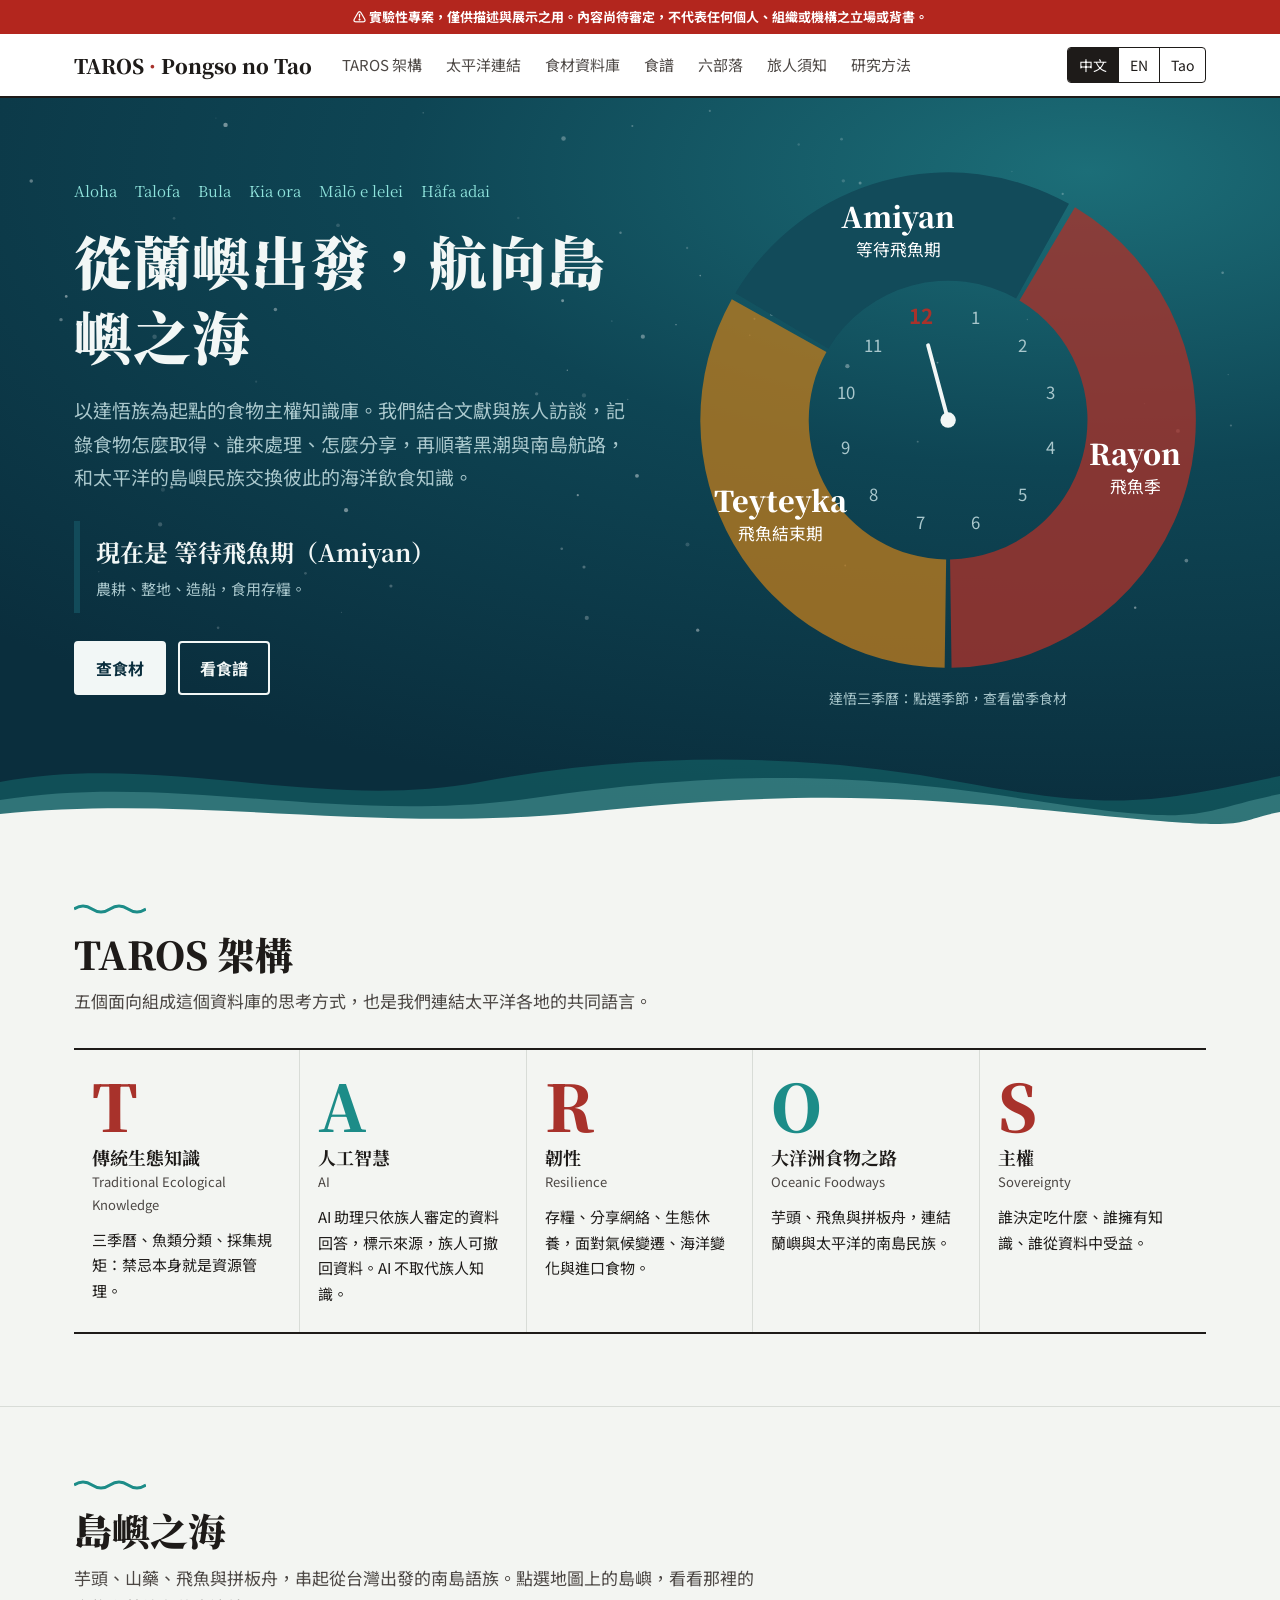
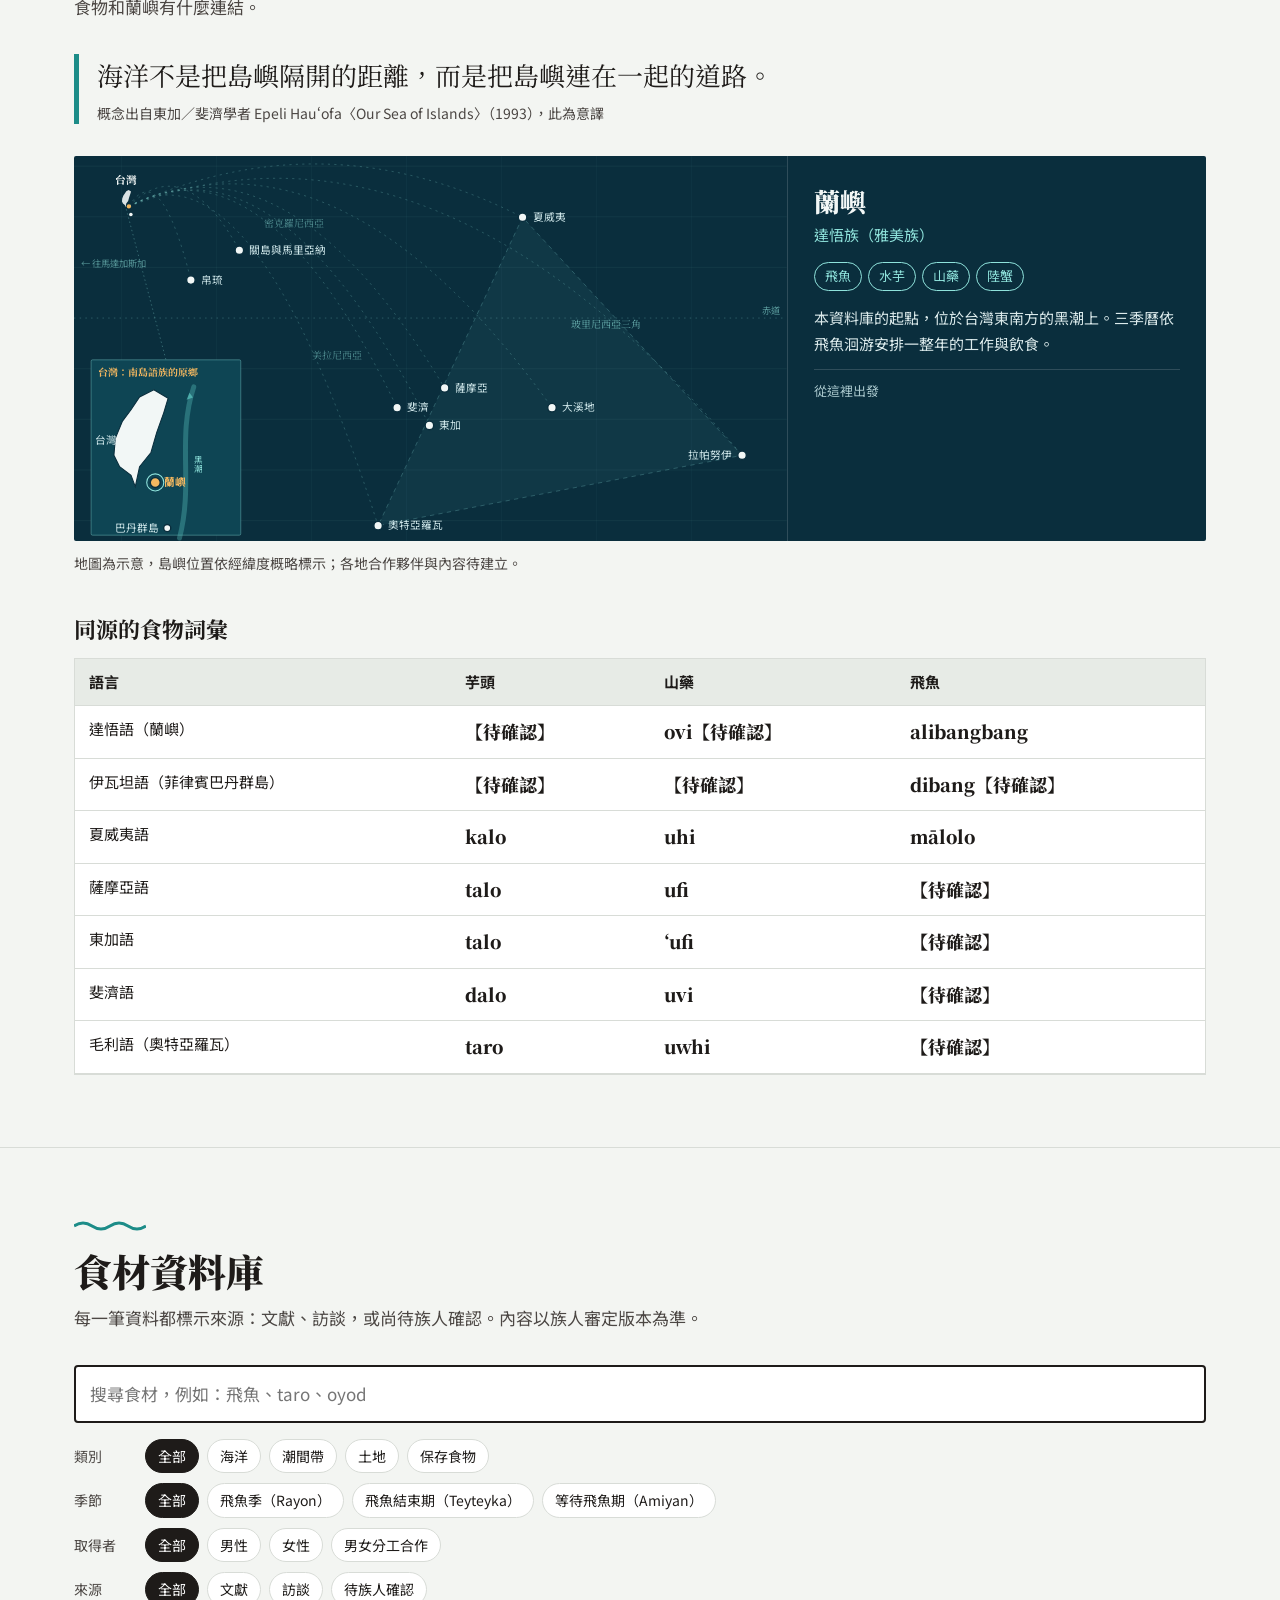
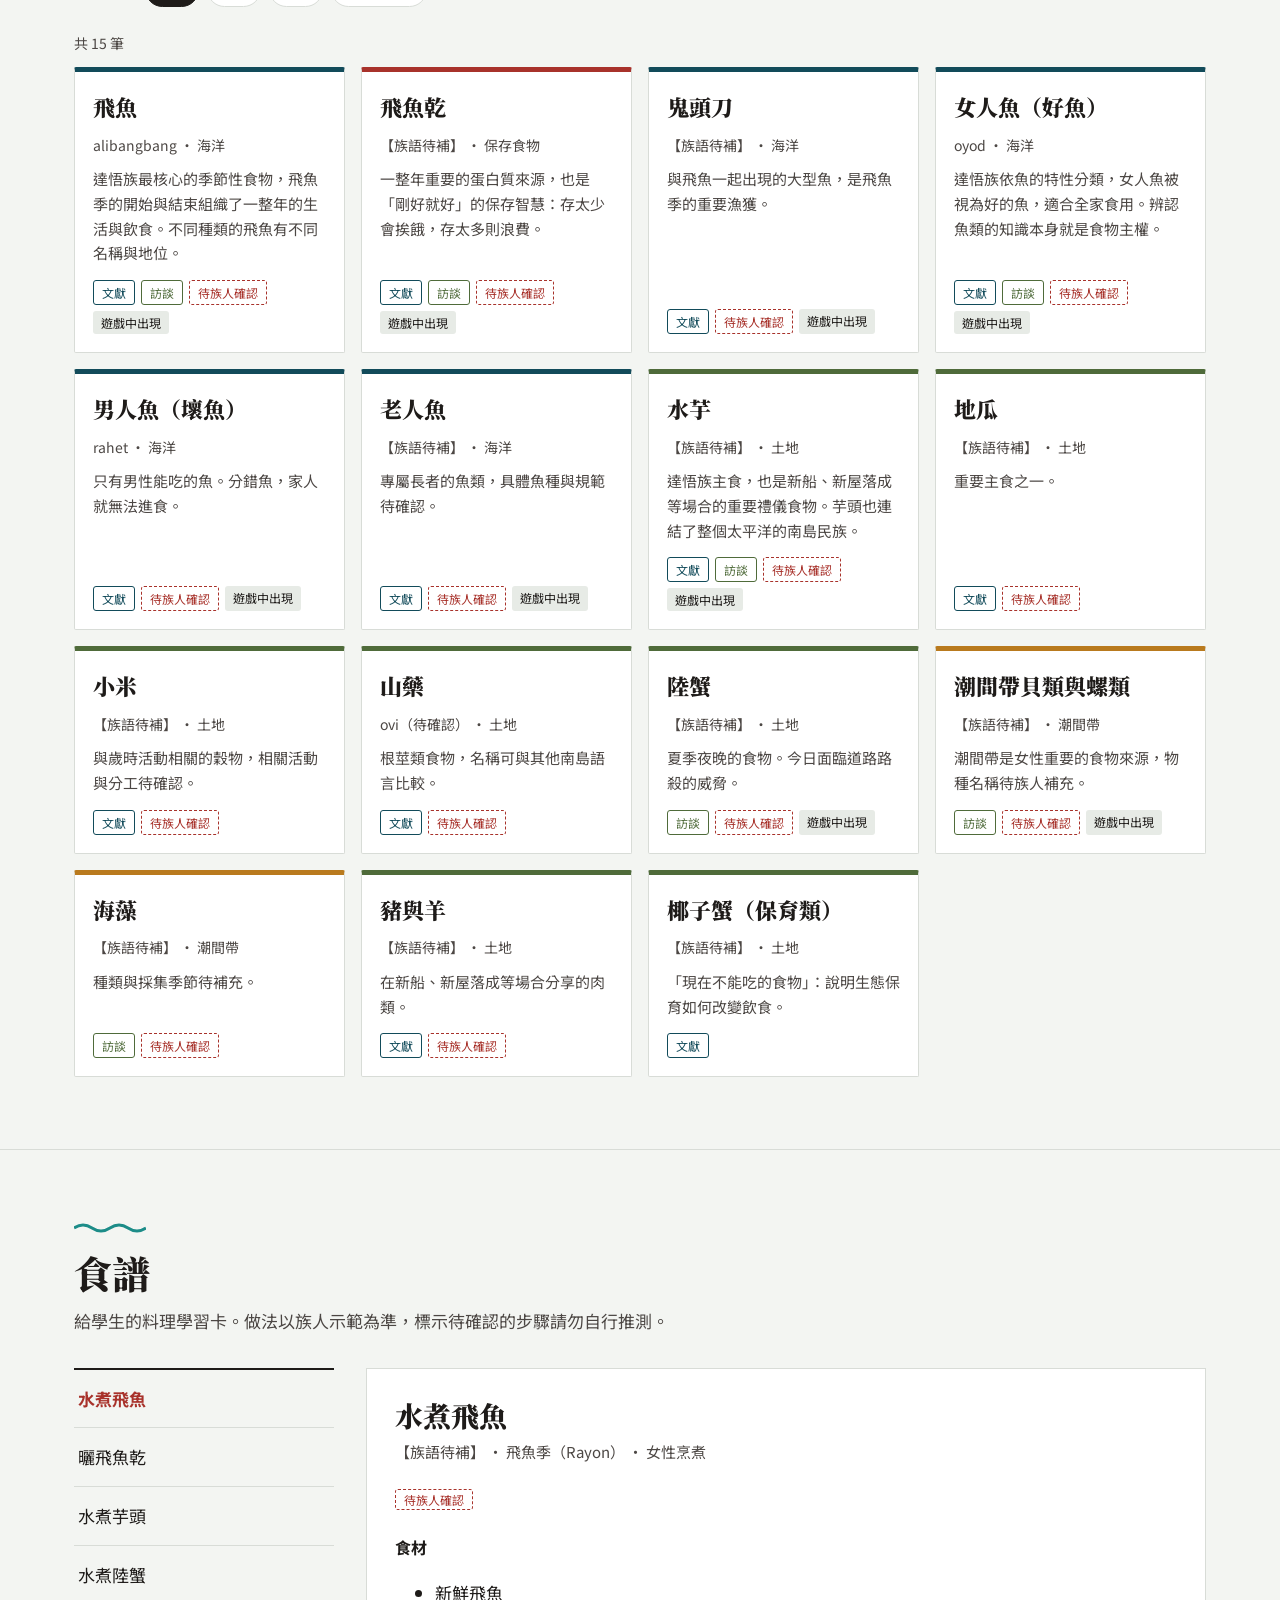
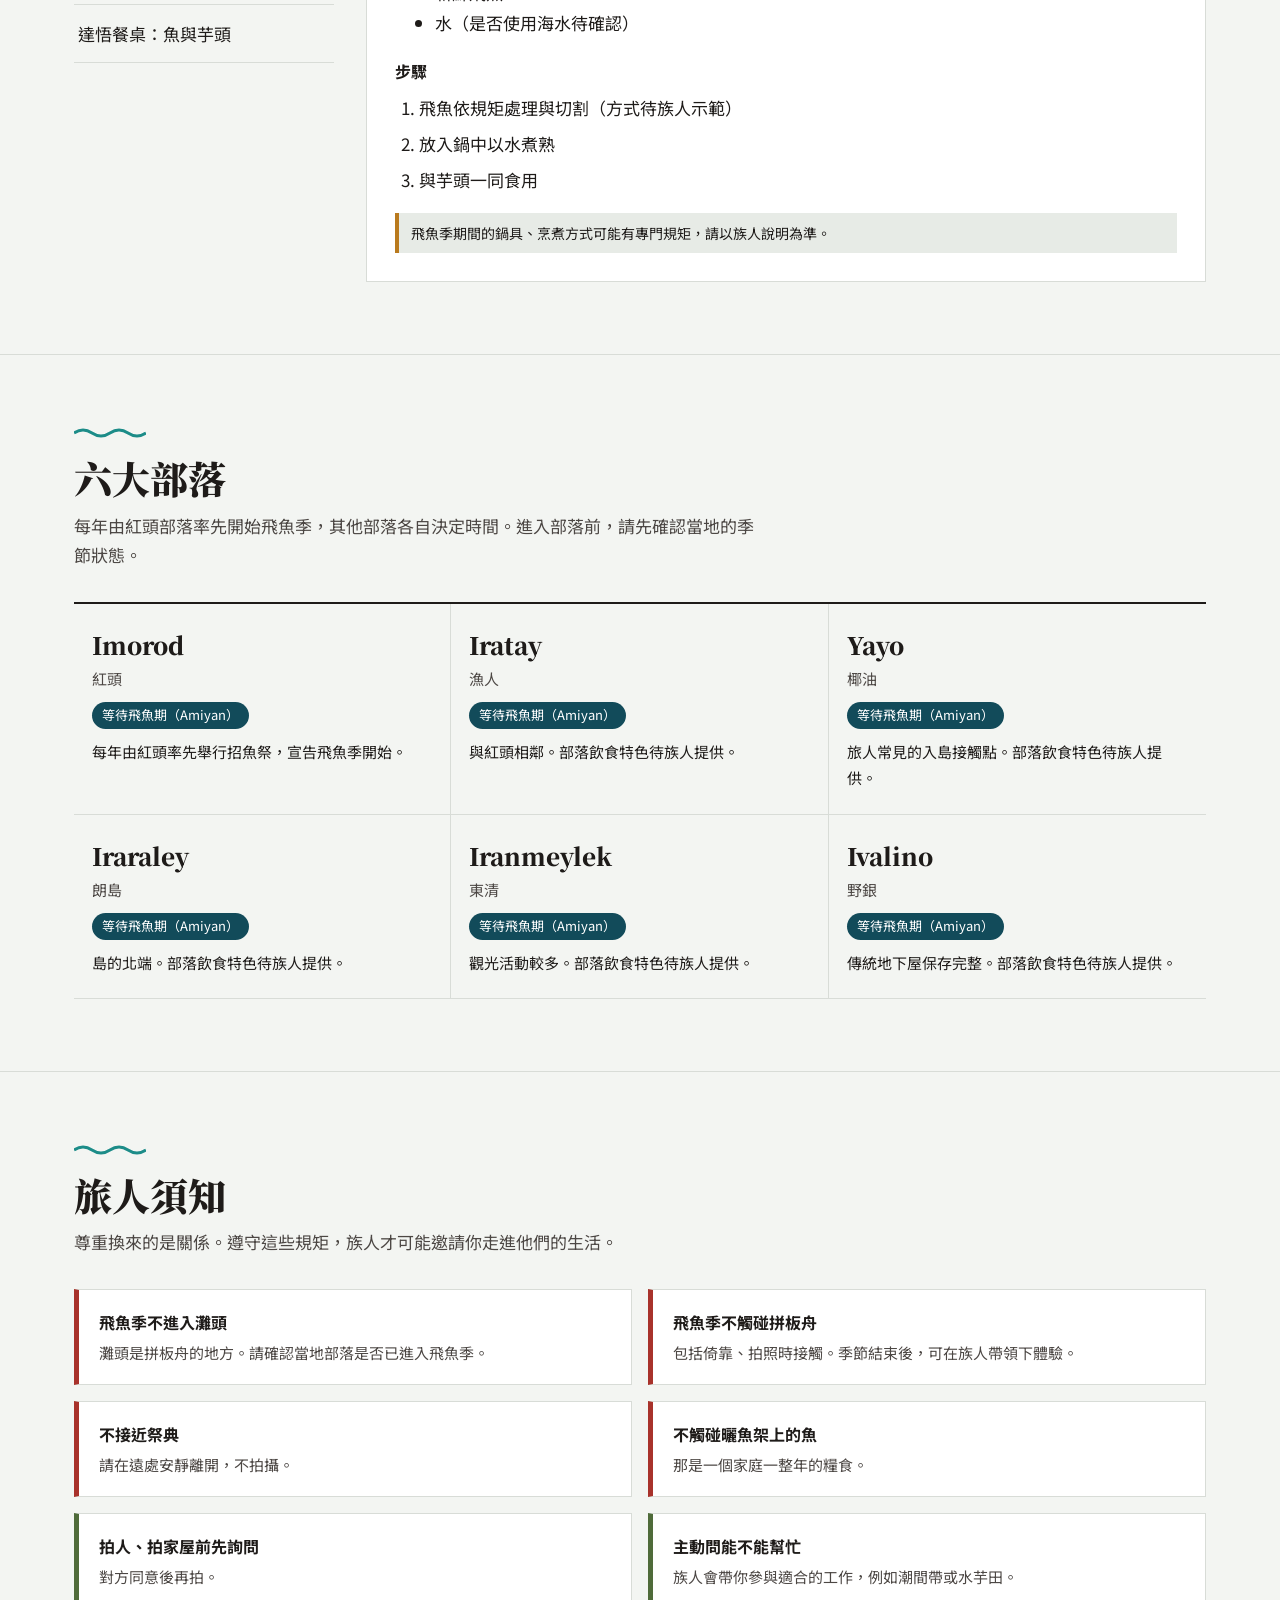
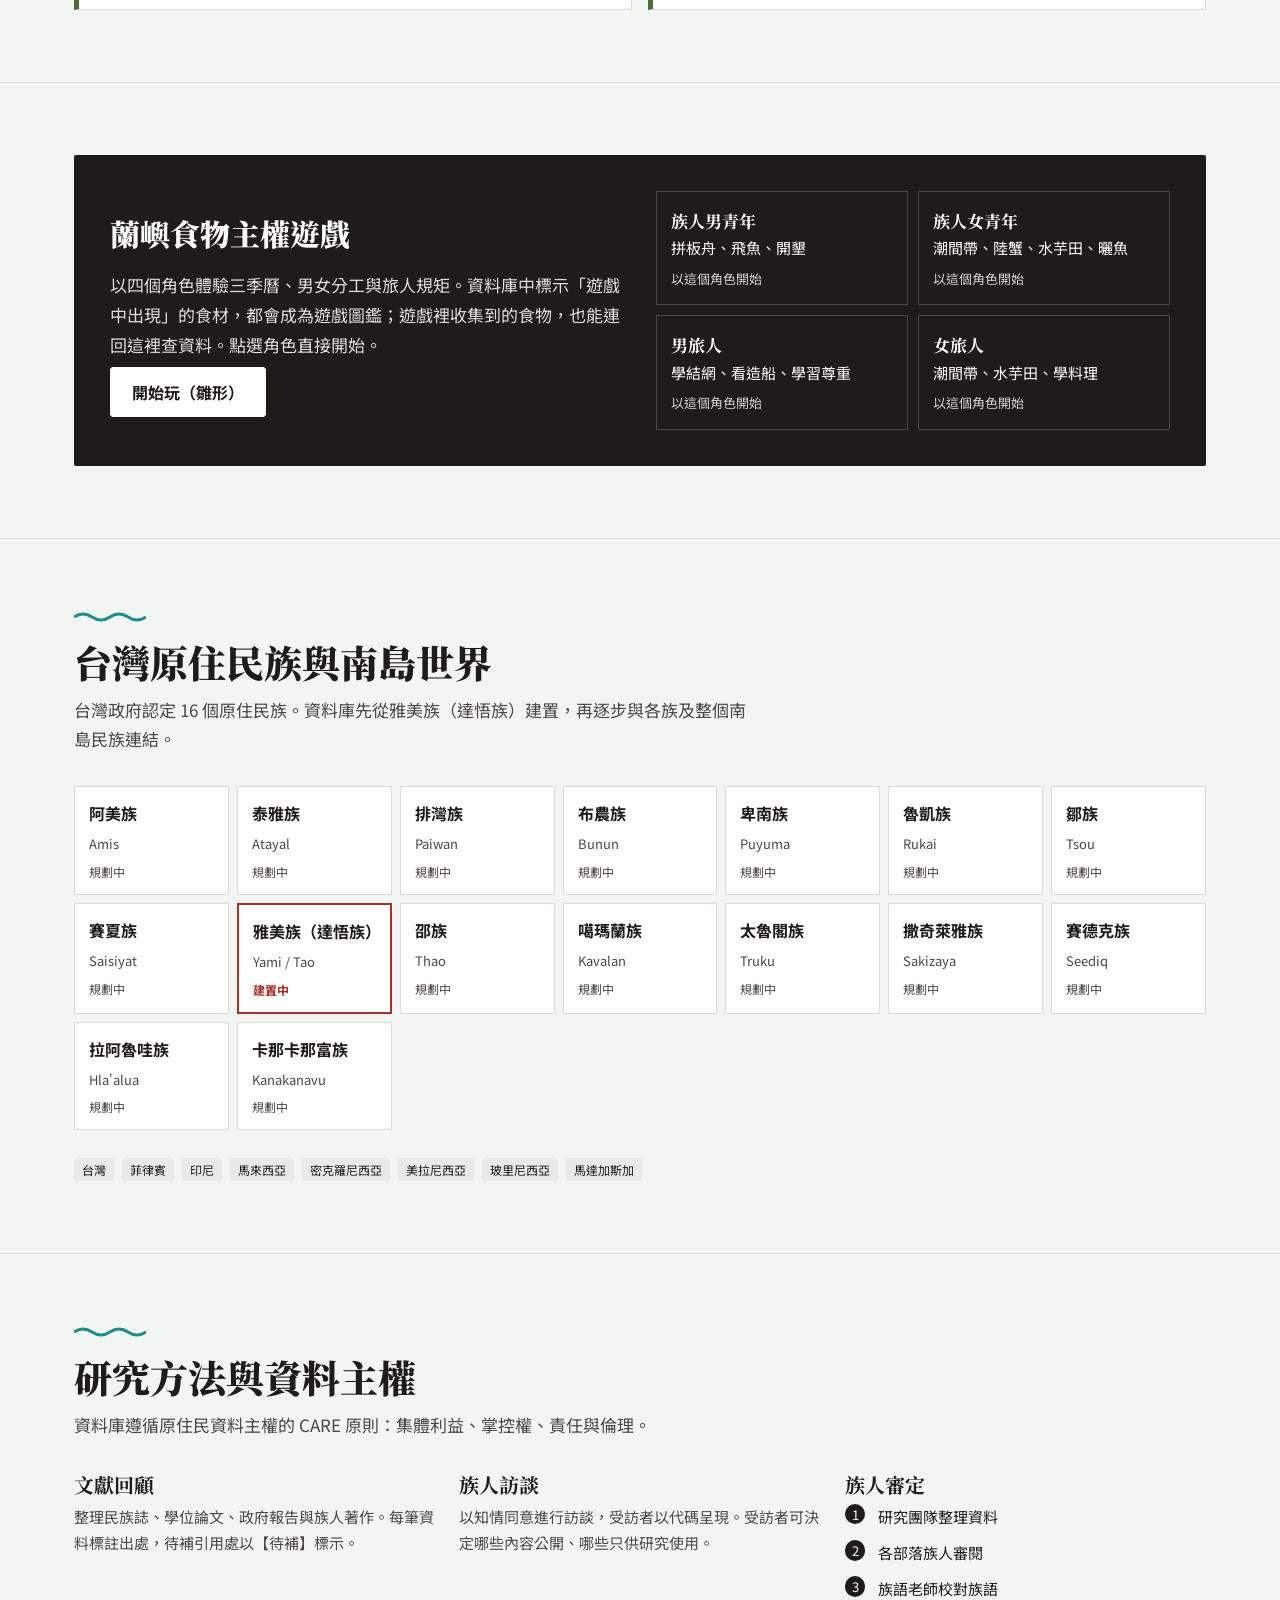
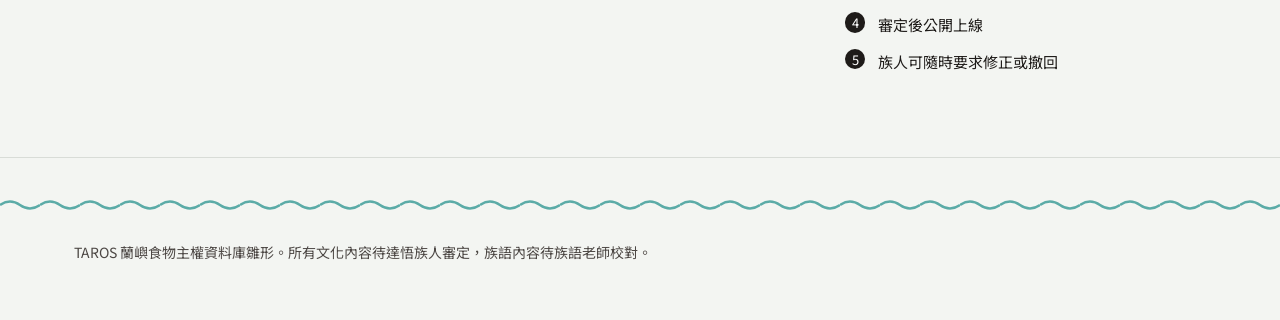
==== commit d9aea9cd: "Add visible experimental-project banner Co-Authored-By: Claude Sonnet 5.5 <noreply@anthropic.com>" ====
--- a/index.html
+++ b/index.html
@@ -7,266 +7,11 @@
 <link rel="preconnect" href="https://fonts.googleapis.com">
 <link rel="preconnect" href="https://fonts.gstatic.com" crossorigin>
 <link href="https://fonts.googleapis.com/css2?family=Noto+Sans+TC:wght@400;500;700&family=Noto+Serif+TC:wght@600;900&display=swap" rel="stylesheet">
-<style>
-:root{
-  --lime:#F3F5F2;        /* 石灰白 */
-  --paper:#FFFFFF;
-  --soot:#1E1B19;        /* 煙炱黑 */
-  --ink-soft:#4C4744;
-  --red:#A8322B;         /* 船紅 */
-  --kuroshio:#124B5A;    /* 黑潮藍 */
-  --ochre:#B97A1E;       /* 曬魚季的陽光 */
-  --taro:#4F6B3A;        /* 芋葉綠 */
-  --line:#D8DCD7;
-  --chip:#E7EBE6;
-  --focus:#124B5A;
-  --lagoon:#1C8C88;
-  --deep:#0A2E3D;
-  --serif:"Noto Serif TC","Songti TC","PMingLiU",serif;
-  --sans:"Noto Sans TC","PingFang TC","Microsoft JhengHei",system-ui,sans-serif;
-  color-scheme:light;
-  box-sizing:border-box;
-  padding-top:env(safe-area-inset-top,0px);
-  padding-bottom:env(safe-area-inset-bottom,0px);
-}
-@media (prefers-color-scheme:dark){
-  :root:not([data-theme="light"]){
-    --lime:#151816;--paper:#1D211F;--soot:#ECEAE6;--ink-soft:#B9B4AF;
-    --red:#E0675C;--kuroshio:#6FB3C4;--ochre:#E0A54A;--taro:#9CBF7E;
-    --line:#333A36;--chip:#28302C;--focus:#6FB3C4;--lagoon:#5CC6C0;color-scheme:dark;
-  }
-}
-:root[data-theme="dark"]{
-  --lagoon:#5CC6C0;
-  --lime:#151816;--paper:#1D211F;--soot:#ECEAE6;--ink-soft:#B9B4AF;
-  --red:#E0675C;--kuroshio:#6FB3C4;--ochre:#E0A54A;--taro:#9CBF7E;
-  --line:#333A36;--chip:#28302C;--focus:#6FB3C4;color-scheme:dark;
-}
-*,*::before,*::after{box-sizing:inherit}
-html{scroll-padding-top:calc(env(safe-area-inset-top,0px) + 72px);scroll-behavior:smooth}
-@media (prefers-reduced-motion:reduce){html{scroll-behavior:auto}*{transition:none!important;animation:none!important}}
-body{margin:0;background:var(--lime);color:var(--soot);font-family:var(--sans);font-size:17px;line-height:1.75}
-body::before{content:"";position:fixed;inset:0 0 auto;height:env(safe-area-inset-top,0px);z-index:10;background:var(--paper)}
-img,svg{max-width:100%}
-a{color:var(--kuroshio)}
-:focus-visible{outline:3px solid var(--focus);outline-offset:2px}
-h1,h2,h3{font-family:var(--serif);line-height:1.3;margin:0}
-.wrap{max-width:1180px;margin:0 auto;padding:0 24px}
-
-/* nav */
-header.top{position:sticky;top:env(safe-area-inset-top,0px);z-index:20;background:var(--paper);border-bottom:2px solid var(--soot)}
-.top .wrap{display:flex;align-items:center;gap:20px;min-height:62px}
-.brand{font-family:var(--serif);font-weight:900;font-size:20px;text-decoration:none;color:var(--soot);white-space:nowrap}
-.brand span{color:var(--red)}
-nav.sections{display:flex;gap:4px;overflow-x:auto;flex:1;scrollbar-width:none}
-nav.sections a{text-decoration:none;color:var(--ink-soft);font-size:15px;padding:6px 10px;border-radius:4px;white-space:nowrap}
-nav.sections a:hover{background:var(--chip);color:var(--soot)}
-.langs{display:flex;border:1.5px solid var(--soot);border-radius:4px;overflow:hidden;flex-shrink:0}
-.langs button{font:inherit;font-size:14px;background:transparent;color:var(--soot);border:0;padding:5px 11px;cursor:pointer}
-.langs button+button{border-left:1.5px solid var(--soot)}
-.langs button[aria-pressed="true"]{background:var(--soot);color:var(--paper)}
-@media (max-width:820px){nav.sections{display:none}}
-
-/* hero */
-.hero{--soot:#F2F7F6;--ink-soft:#A9C7CC;--paper:#0A2E3D;--line:rgba(255,255,255,.18);--focus:#8FE3DC;
-  background:radial-gradient(120% 90% at 85% 10%,#1C6E78 0%,#0E4554 45%,#0A2E3D 100%);color:var(--soot);position:relative;overflow:hidden}
-.hero .wrap{position:relative;z-index:1}
-.hero .swell{position:absolute;left:0;right:0;bottom:-1px;width:100%;height:90px;z-index:0;display:block}
-.hero .stars{position:absolute;inset:0;z-index:0;opacity:.55}
-.greet{display:flex;flex-wrap:wrap;gap:6px 18px;margin:0 0 18px;font-size:15px;color:#8FE3DC;font-family:var(--serif)}
-.greet span{white-space:nowrap}
-.hero .wrap{display:grid;grid-template-columns:1.1fr 1fr;gap:48px;align-items:center;padding-top:64px;padding-bottom:120px}
-.hero h1{font-size:clamp(34px,5vw,58px);font-weight:900;letter-spacing:.02em}
-.hero .lede{font-size:19px;color:var(--ink-soft);max-width:34em;margin:20px 0 28px}
-.now{border-left:6px solid var(--season,var(--kuroshio));padding:10px 0 10px 16px;margin-bottom:28px}
-.now strong{font-family:var(--serif);font-size:24px;display:block}
-.now small{color:var(--ink-soft);font-size:15px}
-.btns{display:flex;flex-wrap:wrap;gap:12px}
-.btn{font:inherit;font-weight:700;font-size:16px;padding:11px 20px;border-radius:4px;border:2px solid var(--soot);background:var(--soot);color:var(--paper);cursor:pointer;text-decoration:none}
-.btn.ghost{background:transparent;color:var(--soot)}
-.wheel-box{position:relative}
-.wheel-box svg{display:block;width:100%;height:auto}
-.wheel-seg{cursor:pointer;transition:opacity .2s}
-.wheel-seg:hover,.wheel-seg:focus-visible{opacity:.82}
-.wheel-cap{text-align:center;font-size:14px;color:var(--ink-soft);margin-top:8px}
-@media (max-width:820px){.hero .wrap{grid-template-columns:1fr;gap:32px}.wheel-box{max-width:380px;margin:0 auto}}
-
-section.block{padding:72px 0;border-bottom:1px solid var(--line)}
-.head{display:flex;justify-content:space-between;align-items:end;gap:24px;flex-wrap:wrap;margin-bottom:32px}
-.head h2{font-size:clamp(28px,3.4vw,38px);font-weight:900}
-.head h2::before{content:"";display:block;width:72px;height:12px;margin-bottom:14px;background:var(--lagoon);-webkit-mask:url("data:image/svg+xml,%3Csvg%20xmlns%3D%27http%3A//www.w3.org/2000/svg%27%20viewBox%3D%270%200%2072%2012%27%3E%3Cpath%20d%3D%27M0%206%20Q9%200%2018%206%20T36%206%20T54%206%20T72%206%27%20fill%3D%27none%27%20stroke%3D%27black%27%20stroke-width%3D%273%27/%3E%3C/svg%3E") no-repeat center/contain;mask:url("data:image/svg+xml,%3Csvg%20xmlns%3D%27http%3A//www.w3.org/2000/svg%27%20viewBox%3D%270%200%2072%2012%27%3E%3Cpath%20d%3D%27M0%206%20Q9%200%2018%206%20T36%206%20T54%206%20T72%206%27%20fill%3D%27none%27%20stroke%3D%27black%27%20stroke-width%3D%273%27/%3E%3C/svg%3E") no-repeat center/contain}
-footer::before{content:"";display:block;height:14px;margin-bottom:28px;background:var(--lagoon);opacity:.7;-webkit-mask:url("data:image/svg+xml,%3Csvg%20xmlns%3D%27http%3A//www.w3.org/2000/svg%27%20viewBox%3D%270%200%2040%2014%27%3E%3Cpath%20d%3D%27M0%207%20Q10%200%2020%207%20T40%207%27%20fill%3D%27none%27%20stroke%3D%27black%27%20stroke-width%3D%272.5%27/%3E%3C/svg%3E") repeat-x left center/40px 14px;mask:url("data:image/svg+xml,%3Csvg%20xmlns%3D%27http%3A//www.w3.org/2000/svg%27%20viewBox%3D%270%200%2040%2014%27%3E%3Cpath%20d%3D%27M0%207%20Q10%200%2020%207%20T40%207%27%20fill%3D%27none%27%20stroke%3D%27black%27%20stroke-width%3D%272.5%27/%3E%3C/svg%3E") repeat-x left center/40px 14px}
-.head p{max-width:40em;color:var(--ink-soft);margin:8px 0 0}
-
-/* TAROS */
-.taros{display:grid;grid-template-columns:repeat(5,1fr);border-top:2px solid var(--soot);border-bottom:2px solid var(--soot)}
-.pillar{padding:22px 18px 26px;border-right:1px solid var(--line)}
-.pillar:last-child{border-right:0}
-.pillar .L{font-family:var(--serif);font-size:64px;font-weight:900;line-height:1;color:var(--red)}
-.pillar:nth-child(even) .L{color:var(--lagoon)}
-.pillar h3{font-size:18px;margin:10px 0 2px}
-.pillar .en{font-size:13px;color:var(--ink-soft);margin-bottom:10px}
-.pillar p{font-size:15px;margin:0;line-height:1.7}
-@media (max-width:960px){.taros{grid-template-columns:1fr 1fr}.pillar{border-bottom:1px solid var(--line)}}
-@media (max-width:560px){.taros{grid-template-columns:1fr}}
-
-/* database */
-.search{display:flex;gap:10px;margin-bottom:16px}
-.search input{flex:1;font:inherit;padding:12px 14px;border:2px solid var(--soot);border-radius:4px;background:var(--paper);color:var(--soot)}
-.filters{display:flex;flex-direction:column;gap:10px;margin-bottom:24px}
-.frow{display:flex;flex-wrap:wrap;gap:8px;align-items:center}
-.frow .lab{font-size:14px;color:var(--ink-soft);min-width:4.5em}
-.chip{font:inherit;font-size:14px;padding:4px 12px;border-radius:999px;border:1.5px solid var(--line);background:var(--paper);color:var(--soot);cursor:pointer}
-.chip[aria-pressed="true"]{border-color:var(--soot);background:var(--soot);color:var(--paper)}
-.count{font-size:14px;color:var(--ink-soft);margin-bottom:12px}
-.grid{display:grid;grid-template-columns:repeat(auto-fill,minmax(250px,1fr));gap:16px}
-.food{text-align:left;font:inherit;color:inherit;background:var(--paper);border:1px solid var(--line);border-top:5px solid var(--cat,var(--kuroshio));border-radius:2px;padding:16px 18px 18px;cursor:pointer;display:flex;flex-direction:column;gap:6px}
-.food:hover{border-color:var(--soot);border-top-color:var(--cat)}
-.food .tao{font-family:var(--serif);font-size:22px;font-weight:900}
-.food .sub{font-size:14px;color:var(--ink-soft)}
-.food p{font-size:15px;margin:4px 0 0;line-height:1.65;color:var(--ink-soft)}
-.tags{display:flex;flex-wrap:wrap;gap:6px;margin-top:auto;padding-top:8px}
-.tag{font-size:12px;padding:1px 8px;border-radius:3px;background:var(--chip);color:var(--soot)}
-.tag.lit{background:transparent;border:1px solid var(--kuroshio);color:var(--kuroshio)}
-.tag.int{background:transparent;border:1px solid var(--taro);color:var(--taro)}
-.tag.verify{background:transparent;border:1px dashed var(--red);color:var(--red)}
-.empty{padding:32px;border:1.5px dashed var(--line);text-align:center;color:var(--ink-soft)}
-
-dialog{max-width:640px;width:calc(100% - 32px);border:2px solid var(--soot);border-radius:4px;padding:0;background:var(--paper);color:var(--soot)}
-dialog::backdrop{background:rgba(20,18,16,.55)}
-.dlg{padding:28px 28px 24px}
-.dlg h3{font-size:30px;font-weight:900}
-.dlg dl{display:grid;grid-template-columns:7em 1fr;gap:8px 16px;margin:20px 0;font-size:15px}
-.dlg dt{color:var(--ink-soft)}
-.dlg dd{margin:0}
-.dlg .close{float:right;font:inherit;background:none;border:1.5px solid var(--soot);color:var(--soot);border-radius:4px;padding:4px 12px;cursor:pointer}
-.srcs{border-top:1px solid var(--line);padding-top:14px;font-size:14px}
-.srcs li{margin-bottom:4px}
-
-/* recipes */
-.recipes{display:grid;grid-template-columns:260px 1fr;gap:32px;align-items:start}
-.rlist{display:flex;flex-direction:column;border-top:2px solid var(--soot)}
-.rlist button{font:inherit;text-align:left;padding:14px 4px;border:0;border-bottom:1px solid var(--line);background:none;color:var(--soot);cursor:pointer}
-.rlist button[aria-current="true"]{font-weight:700;color:var(--red)}
-.rcard{background:var(--paper);border:1px solid var(--line);padding:28px}
-.rcard h3{font-size:28px;font-weight:900}
-.rcard .meta{color:var(--ink-soft);font-size:15px;margin:6px 0 18px}
-.rcard h4{font-size:16px;margin:20px 0 8px}
-.rcard ol{padding-left:1.4em;margin:0}
-.rcard ol li{margin-bottom:6px}
-.note{font-size:14px;border-left:4px solid var(--ochre);padding:8px 12px;background:var(--chip);margin-top:18px}
-@media (max-width:760px){.recipes{grid-template-columns:1fr}}
-
-/* villages */
-.villages{display:grid;grid-template-columns:repeat(3,1fr);gap:0;border-top:2px solid var(--soot)}
-.vil{padding:20px 18px 22px;border-bottom:1px solid var(--line);border-right:1px solid var(--line)}
-.vil:nth-child(3n){border-right:0}
-.vil .tn{font-family:var(--serif);font-size:24px;font-weight:900}
-.vil .zn{font-size:15px;color:var(--ink-soft)}
-.vil .st{display:inline-block;margin-top:10px;font-size:13px;padding:2px 10px;border-radius:999px;color:#fff;background:var(--st)}
-.vil p{font-size:15px;margin:10px 0 0}
-@media (max-width:760px){.villages{grid-template-columns:1fr 1fr}.vil:nth-child(3n){border-right:1px solid var(--line)}.vil:nth-child(2n){border-right:0}}
-
-/* visit */
-.rules{display:grid;grid-template-columns:1fr 1fr;gap:16px}
-.rule{background:var(--paper);border:1px solid var(--line);padding:18px 20px}
-.rule b{display:block;font-size:16px;margin-bottom:4px}
-.rule.no{border-left:5px solid var(--red)}
-.rule.yes{border-left:5px solid var(--taro)}
-.rule p{margin:0;font-size:15px;color:var(--ink-soft)}
-@media (max-width:700px){.rules{grid-template-columns:1fr}}
-
-/* game */
-.game{display:grid;grid-template-columns:1fr 1fr;gap:32px;align-items:center;background:var(--soot);color:var(--paper);padding:36px;border-radius:2px}
-.game h3{font-size:30px;font-weight:900;color:var(--paper)}
-.game p{color:var(--paper);opacity:.85}
-.roles{display:grid;grid-template-columns:1fr 1fr;gap:10px}
-.role{border:1px solid var(--ink-soft);padding:14px;font-size:15px}
-a.role{display:block;color:var(--paper);text-decoration:none}
-a.role:hover{border-color:var(--paper);border-width:2px;padding:13px}
-a.role em{display:block;font-style:normal;font-size:13px;margin-top:6px;opacity:.8}
-.gamelink{display:inline-block;margin-top:8px;font-weight:700}
-.role b{display:block;font-family:var(--serif);font-size:17px}
-.game .btn{background:var(--paper);color:var(--soot);border-color:var(--paper)}
-@media (max-width:760px){.game{grid-template-columns:1fr;padding:24px}}
-
-/* pacific */
-.scroll{overflow-x:auto;border:1px solid var(--line);background:var(--paper)}
-table{border-collapse:collapse;width:100%;min-width:640px;font-size:15px}
-th,td{text-align:left;padding:10px 14px;border-bottom:1px solid var(--line);vertical-align:top}
-th{font-weight:700;background:var(--chip)}
-td.w{font-family:var(--serif);font-weight:900;font-size:18px}
-.partners{display:grid;grid-template-columns:repeat(auto-fill,minmax(220px,1fr));gap:16px;margin-top:28px}
-.partner{border-top:3px solid var(--kuroshio);padding-top:12px}
-.partner h3{font-size:19px}
-.partner p{font-size:15px;color:var(--ink-soft);margin:6px 0 0}
-
-/* voyage map */
-.voyage{display:grid;grid-template-columns:1.7fr 1fr;background:var(--deep);color:#F2F7F6;border-radius:2px;overflow:hidden}
-.voyage svg{display:block;width:100%;height:auto}
-.isle{cursor:pointer}
-.isle circle.dot{fill:#F2F7F6;stroke:var(--deep);stroke-width:2}
-.isle.on circle.dot{fill:#F4B860}
-.isle circle.halo{fill:none;stroke:#8FE3DC;stroke-width:1.5;opacity:0}
-.isle.on circle.halo,.isle:hover circle.halo,.isle:focus-visible circle.halo{opacity:1}
-.isle:focus{outline:none}
-.isle text{fill:#CFE7EA;font-size:15px}
-.isle.on text{fill:#F4B860;font-weight:700}
-.vpanel{padding:28px 26px;border-left:1px solid rgba(255,255,255,.15)}
-.vpanel h3{font-size:26px;font-weight:900;color:#F2F7F6}
-.vpanel .who{color:#8FE3DC;font-size:15px;margin:4px 0 14px}
-.vpanel p{font-size:15px;color:#DCEBEC;margin:0 0 12px}
-.vpanel .foods{display:flex;flex-wrap:wrap;gap:6px;margin-bottom:14px}
-.vpanel .foods span{font-size:13px;padding:2px 10px;border-radius:999px;border:1px solid #8FE3DC;color:#8FE3DC}
-.vpanel small{display:block;color:#A9C7CC;font-size:13px;border-top:1px solid rgba(255,255,255,.15);padding-top:10px}
-.vhint{font-size:14px;color:var(--ink-soft);margin-top:10px}
-.hauofa{font-family:var(--serif);font-size:clamp(20px,2.4vw,26px);line-height:1.6;max-width:36em;border-left:5px solid var(--lagoon);padding-left:18px;margin:0 0 32px}
-.hauofa small{display:block;font-family:var(--sans);font-size:14px;color:var(--ink-soft);margin-top:6px}
-@media (max-width:860px){.voyage{grid-template-columns:1fr}.vpanel{border-left:0;border-top:1px solid rgba(255,255,255,.15)}}
-
-/* peoples */
-.peoples{display:grid;grid-template-columns:repeat(auto-fill,minmax(150px,1fr));gap:8px}
-.ppl{padding:12px 14px;border:1px solid var(--line);background:var(--paper)}
-.ppl.on{border:2px solid var(--red)}
-.ppl b{display:block;font-size:16px}
-.ppl span{font-size:13px;color:var(--ink-soft)}
-.ppl em{font-style:normal;font-size:12px;display:block;margin-top:4px;color:var(--ink-soft)}
-.ppl.on em{color:var(--red);font-weight:700}
-.austro{margin-top:28px;display:flex;flex-wrap:wrap;gap:8px}
-
-/* research */
-.method{display:grid;grid-template-columns:repeat(3,1fr);gap:24px}
-.method h3{font-size:20px;margin-bottom:6px}
-.method p{font-size:15px;margin:0;color:var(--ink-soft)}
-.steps{counter-reset:s;list-style:none;padding:0;margin:0}
-.steps li{counter-increment:s;padding-left:2.2em;position:relative;margin-bottom:10px;font-size:15px}
-.steps li::before{content:counter(s);position:absolute;left:0;top:0;width:1.6em;height:1.6em;border-radius:50%;background:var(--soot);color:var(--paper);font-size:13px;display:grid;place-items:center}
-@media (max-width:760px){.method{grid-template-columns:1fr}}
-
-footer{padding:40px 0 56px;font-size:14px;color:var(--ink-soft)}
-
-/* chat */
-.chat-fab{position:fixed;right:20px;bottom:calc(20px + env(safe-area-inset-bottom,0px));z-index:30;font:inherit;font-weight:700;background:var(--red);color:#fff;border:0;border-radius:999px;padding:13px 20px;cursor:pointer;box-shadow:0 4px 14px rgba(0,0,0,.25)}
-.chat{position:fixed;right:20px;bottom:calc(84px + env(safe-area-inset-bottom,0px));z-index:30;width:min(400px,calc(100vw - 40px));height:min(560px,calc(100vh - 140px));background:var(--paper);border:2px solid var(--soot);border-radius:4px;display:none;flex-direction:column}
-.chat.open{display:flex}
-.chat-h{padding:12px 16px;border-bottom:1px solid var(--line);display:flex;justify-content:space-between;align-items:center;gap:8px}
-.chat-h b{font-family:var(--serif)}
-.chat-h button{font:inherit;font-size:14px;background:none;border:1.5px solid var(--soot);color:var(--soot);border-radius:4px;padding:2px 10px;cursor:pointer}
-.msgs{flex:1;overflow-y:auto;padding:14px 16px;display:flex;flex-direction:column;gap:10px;font-size:15px}
-.m{max-width:88%;padding:9px 12px;border-radius:4px;white-space:pre-wrap;line-height:1.65}
-.m.u{align-self:flex-end;background:var(--soot);color:var(--paper)}
-.m.a{align-self:flex-start;background:var(--chip);color:var(--soot)}
-.sugs{display:flex;flex-wrap:wrap;gap:6px;padding:0 16px 10px}
-.chat form{display:flex;border-top:1px solid var(--line)}
-.chat input{flex:1;font:inherit;font-size:15px;padding:12px 14px;border:0;background:transparent;color:var(--soot)}
-.chat form button{font:inherit;font-weight:700;border:0;background:var(--soot);color:var(--paper);padding:0 18px;cursor:pointer}
-.chat .disc{font-size:12px;color:var(--ink-soft);padding:6px 16px 8px;border-top:1px solid var(--line)}
-.taobar{display:none;background:var(--ochre);color:#1E1B19;font-size:14px;text-align:center;padding:6px 16px}
-.taobar.show{display:block}
-</style>
+<link rel="stylesheet" href="css/style.css">
 </head>
 <body>
 
+<div class="expbar" role="note" data-i="expBar"></div>
 <header class="top">
   <div class="wrap">
     <a class="brand" href="#top">TAROS <span>·</span> Pongso no Tao</a>
@@ -410,555 +155,9 @@
   <div class="disc" data-i="chatDisc"></div>
 </div>
 
-<script>
-/* ============ 資料（雛形：標示待確認，待族人審定） ============ */
-const VERIFY = {zh:"待族人確認", en:"To be verified"};
-const PENDING_TAO = "【族語待補】";
-
-const SEASONS = {
-  rayon:{tao:"Rayon", zh:"飛魚季", en:"Flying fish season", months:[2,3,4,5,6], color:"var(--red)",
-    zhd:"捕飛魚、處理與曬飛魚。禁忌最多，旅人行動限制最嚴格。", end:"Catching, processing and drying flying fish. The season with the most taboos and the strictest visitor limits."},
-  teyteyka:{tao:"Teyteyka", zh:"飛魚結束期", en:"End of flying fish season", months:[7,8,9,10], color:"var(--ochre)",
-    zhd:"收藏飛魚乾，進行其他漁撈，也是陸蟹活動的季節。", end:"Storing dried flying fish, other fishing, and land crab season."},
-  amiyan:{tao:"Amiyan", zh:"等待飛魚期", en:"Waiting for flying fish", months:[11,12,1], color:"var(--kuroshio)",
-    zhd:"農耕、整地、造船，食用存糧。", end:"Farming, preparing fields, building boats, and living on stored food."}
-};
-
-const CATS = {
-  sea:{zh:"海洋", en:"Ocean", color:"var(--kuroshio)"},
-  tide:{zh:"潮間帶", en:"Intertidal", color:"var(--ochre)"},
-  land:{zh:"土地", en:"Land", color:"var(--taro)"},
-  stored:{zh:"保存食物", en:"Preserved", color:"var(--red)"}
-};
-const ROLES = {
-  m:{zh:"男性", en:"Men"}, f:{zh:"女性", en:"Women"}, both:{zh:"男女分工合作", en:"Shared, divided by task"}
-};
-
-const FOODS = [
- {id:"alibangbang", tao:"alibangbang", zh:"飛魚", en:"Flying fish", cat:"sea", seasons:["rayon"], role:"both",
-  get:{zh:"男性划拼板舟出海捕撈；女性處理、分類與曬魚。", en:"Men catch them from tatala boats; women process, sort and dry them."},
-  eat:{zh:"依種類與時節有不同規範", en:"Rules differ by species and time"},
-  d:{zh:"達悟族最核心的季節性食物，飛魚季的開始與結束組織了一整年的生活與飲食。不同種類的飛魚有不同名稱與地位。", en:"The central seasonal food of the Tao. The start and end of the flying fish season organize the whole year. Different species carry different names and status."},
-  taboo:{zh:"飛魚季期間有許多處理、烹煮與食用的規矩，各部落細節不同。", en:"Many rules govern handling, cooking and eating during the season, varying by village."},
-  src:["lit","int"], verify:true, game:true},
- {id:"dried", tao:PENDING_TAO, zh:"飛魚乾", en:"Dried flying fish", cat:"stored", seasons:["rayon","teyteyka"], role:"f",
-  get:{zh:"女性負責曬製與保存。", en:"Women dry and store them."},
-  eat:{zh:"家庭共食；過了特定時間點後剩餘飛魚乾不再食用", en:"Shared by the household; leftovers are not eaten after a set point in the year"},
-  d:{zh:"一整年重要的蛋白質來源，也是「剛好就好」的保存智慧：存太少會挨餓，存太多則浪費。", en:"A key year-round protein, and a lesson in storing just enough."},
-  taboo:{zh:"終食時間點與剩餘飛魚乾的處理方式待確認。", en:"The cut-off date and what happens to leftovers need verification."},
-  src:["lit","int"], verify:true, game:true},
- {id:"dorado", tao:PENDING_TAO, zh:"鬼頭刀", en:"Mahi-mahi (dorado)", cat:"sea", seasons:["rayon"], role:"m",
-  get:{zh:"男性於飛魚季捕撈，鬼頭刀會追捕飛魚。", en:"Caught by men during the flying fish season; it hunts flying fish."},
-  eat:{zh:"待確認", en:"To be verified"},
-  d:{zh:"與飛魚一起出現的大型魚，是飛魚季的重要漁獲。", en:"A large fish that follows the flying fish; an important catch of the season."},
-  taboo:{zh:"待確認", en:"To be verified"}, src:["lit"], verify:true, game:true},
- {id:"oyod", tao:"oyod", zh:"女人魚（好魚）", en:"Women's fish (oyod)", cat:"sea", seasons:["teyteyka","amiyan"], role:"both",
-  get:{zh:"男性捕撈，女性處理與烹煮。", en:"Caught by men, prepared and cooked by women."},
-  eat:{zh:"女性、孩童、長者可食，男性也可食", en:"Women, children and elders may eat it; men may too"},
-  d:{zh:"達悟族依魚的特性分類，女人魚被視為好的魚，適合全家食用。辨認魚類的知識本身就是食物主權。", en:"Fish are classified by their qualities. Oyod are considered good fish for everyone. Knowing how to classify fish is itself food sovereignty."},
-  taboo:{zh:"不同類別的魚是否分開鍋具、餐具處理，待確認。", en:"Whether different fish classes need separate pots and dishes is to be verified."},
-  src:["lit","int"], verify:true, game:true},
- {id:"rahet", tao:"rahet", zh:"男人魚（壞魚）", en:"Men's fish (rahet)", cat:"sea", seasons:["teyteyka","amiyan"], role:"m",
-  get:{zh:"男性捕撈。", en:"Caught by men."},
-  eat:{zh:"僅男性食用", en:"Eaten by men only"},
-  d:{zh:"只有男性能吃的魚。分錯魚，家人就無法進食。", en:"Fish only men may eat. Misclassifying them means family members cannot eat."},
-  taboo:{zh:"具體魚種清單待確認。", en:"The species list is to be verified."}, src:["lit"], verify:true, game:true},
- {id:"elderfish", tao:PENDING_TAO, zh:"老人魚", en:"Elders' fish", cat:"sea", seasons:["teyteyka","amiyan"], role:"m",
-  get:{zh:"待確認", en:"To be verified"}, eat:{zh:"長者食用", en:"Eaten by elders"},
-  d:{zh:"專屬長者的魚類，具體魚種與規範待確認。", en:"Fish reserved for elders; species and rules to be verified."},
-  taboo:{zh:"待確認", en:"To be verified"}, src:["lit"], verify:true, game:true},
- {id:"taro", tao:PENDING_TAO, zh:"水芋", en:"Wetland taro", cat:"land", seasons:["rayon","teyteyka","amiyan"], role:"both",
-  get:{zh:"男性開墾、整地與引水；女性種植、除草、照顧與採收。", en:"Men clear land and build irrigated fields; women plant, weed, tend and harvest."},
-  eat:{zh:"全家主食", en:"Staple for everyone"},
-  d:{zh:"達悟族主食，也是新船、新屋落成等場合的重要禮儀食物。芋頭也連結了整個太平洋的南島民族。", en:"The Tao staple, and a key ceremonial food when new boats or houses are completed. Taro links Austronesian peoples across the Pacific."},
-  taboo:{zh:"水芋田的照顧規矩待補充。", en:"Field-care rules to be added."}, src:["lit","int"], verify:true, game:true},
- {id:"sweetpotato", tao:PENDING_TAO, zh:"地瓜", en:"Sweet potato", cat:"land", seasons:["rayon","teyteyka","amiyan"], role:"f",
-  get:{zh:"待確認", en:"To be verified"}, eat:{zh:"全家主食", en:"Staple for everyone"},
-  d:{zh:"重要主食之一。", en:"One of the main staples."}, taboo:{zh:"待確認", en:"To be verified"}, src:["lit"], verify:true},
- {id:"millet", tao:PENDING_TAO, zh:"小米", en:"Foxtail millet", cat:"land", seasons:[], role:"both",
-  get:{zh:"待確認", en:"To be verified"}, eat:{zh:"待確認", en:"To be verified"},
-  d:{zh:"與歲時活動相關的穀物，相關活動與分工待確認。", en:"A grain linked to seasonal activities; details to be verified."},
-  taboo:{zh:"待確認", en:"To be verified"}, src:["lit"], verify:true},
- {id:"yam", tao:"ovi（待確認）", zh:"山藥", en:"Yam", cat:"land", seasons:[], role:"both",
-  get:{zh:"待確認", en:"To be verified"}, eat:{zh:"待確認", en:"To be verified"},
-  d:{zh:"根莖類食物，名稱可與其他南島語言比較。", en:"A root crop whose name can be compared with other Austronesian languages."},
-  taboo:{zh:"待確認", en:"To be verified"}, src:["lit"], verify:true},
- {id:"landcrab", tao:PENDING_TAO, zh:"陸蟹", en:"Land crab", cat:"land", seasons:["teyteyka"], role:"f",
-  get:{zh:"女性於夜間捕捉。", en:"Caught by women at night."}, eat:{zh:"待確認", en:"To be verified"},
-  d:{zh:"夏季夜晚的食物。今日面臨道路路殺的威脅。", en:"A summer night food, now threatened by road traffic."},
-  taboo:{zh:"避開抱卵母蟹，讓族群延續。", en:"Leave egg-carrying females so the population continues."}, src:["int"], verify:true, game:true},
- {id:"shellfish", tao:PENDING_TAO, zh:"潮間帶貝類與螺類", en:"Intertidal shellfish", cat:"tide", seasons:["rayon","teyteyka","amiyan"], role:"f",
-  get:{zh:"女性於退潮時採集。", en:"Gathered by women at low tide."}, eat:{zh:"待確認", en:"To be verified"},
-  d:{zh:"潮間帶是女性重要的食物來源，物種名稱待族人補充。", en:"The intertidal zone is an important food source for women; species to be added."},
-  taboo:{zh:"只取需要的量，太小的不採（待確認）。", en:"Take only what is needed; leave small ones (to be verified)."}, src:["int"], verify:true, game:true},
- {id:"seaweed", tao:PENDING_TAO, zh:"海藻", en:"Seaweed", cat:"tide", seasons:[], role:"f",
-  get:{zh:"女性採集。", en:"Gathered by women."}, eat:{zh:"待確認", en:"To be verified"},
-  d:{zh:"種類與採集季節待補充。", en:"Species and season to be added."}, taboo:{zh:"待確認", en:"To be verified"}, src:["int"], verify:true},
- {id:"livestock", tao:PENDING_TAO, zh:"豬與羊", en:"Pigs and goats", cat:"land", seasons:[], role:"m",
-  get:{zh:"男性飼養與宰殺。", en:"Raised and slaughtered by men."}, eat:{zh:"慶典時分享", en:"Shared at celebrations"},
-  d:{zh:"在新船、新屋落成等場合分享的肉類。", en:"Meat shared when new boats or houses are completed."},
-  taboo:{zh:"分享方式待確認。", en:"Sharing customs to be verified."}, src:["lit"], verify:true},
- {id:"coconutcrab", tao:PENDING_TAO, zh:"椰子蟹（保育類）", en:"Coconut crab (protected)", cat:"land", seasons:[], role:"both",
-  get:{zh:"現為保育類，不可捕捉。", en:"Now protected; not to be caught."}, eat:{zh:"現今不可食用", en:"Not to be eaten today"},
-  d:{zh:"「現在不能吃的食物」：說明生態保育如何改變飲食。", en:"A food no longer eaten, showing how conservation reshapes diets."},
-  taboo:{zh:"依法保育。", en:"Protected by law."}, src:["lit"], verify:false}
-];
-
-const RECIPES = [
- {id:"r1", zh:"水煮飛魚", en:"Boiled flying fish", tao:PENDING_TAO, season:"rayon", who:{zh:"女性烹煮",en:"Cooked by women"},
-  ing:{zh:["新鮮飛魚","水（是否使用海水待確認）"], en:["Fresh flying fish","Water (whether seawater is used: to be verified)"]},
-  steps:{zh:["飛魚依規矩處理與切割（方式待族人示範）","放入鍋中以水煮熟","與芋頭一同食用"], en:["Prepare and cut the fish the customary way (to be demonstrated)","Boil until cooked","Eat with taro"]},
-  note:{zh:"飛魚季期間的鍋具、烹煮方式可能有專門規矩，請以族人說明為準。", en:"Pots and cooking methods may follow special rules in the season; follow community guidance."}},
- {id:"r2", zh:"曬飛魚乾", en:"Drying flying fish", tao:PENDING_TAO, season:"rayon", who:{zh:"女性負責",en:"Women's work"},
-  ing:{zh:["處理好的飛魚","鹽（用量待確認）"], en:["Prepared flying fish","Salt (amount to be verified)"]},
-  steps:{zh:["剖開飛魚（切法待族人示範）","抹鹽（待確認）","掛在曬魚架上日曬","曬乾後收藏，作為非飛魚季的存糧"], en:["Open the fish (method to be shown)","Salt (to be verified)","Hang on drying racks in the sun","Store as food for the off-season"]},
-  note:{zh:"旅人請勿觸碰曬魚架上的魚，那是家庭一整年的糧食。", en:"Visitors: please don't touch fish on the racks; it is a family's food for the year."}},
- {id:"r3", zh:"水煮芋頭", en:"Boiled taro", tao:PENDING_TAO, season:"all", who:{zh:"女性烹煮",en:"Cooked by women"},
-  ing:{zh:["水芋","水"], en:["Wetland taro","Water"]},
-  steps:{zh:["採收後清洗","整顆或切塊放入鍋中","水煮至熟透","搭配魚類食用"], en:["Wash after harvest","Put in the pot whole or in pieces","Boil until soft","Serve with fish"]},
-  note:{zh:"可與夏威夷的 poi（芋泥）比較，看同一種作物在太平洋的不同吃法。", en:"Compare with Hawaiian poi to see one crop eaten differently across the Pacific."}},
- {id:"r4", zh:"水煮陸蟹", en:"Boiled land crab", tao:PENDING_TAO, season:"teyteyka", who:{zh:"女性捕捉與烹煮",en:"Caught and cooked by women"},
-  ing:{zh:["陸蟹（不取抱卵母蟹）","水"], en:["Land crab (no egg-carrying females)","Water"]},
-  steps:{zh:["夜間捕捉後清洗","水煮至變色熟透"], en:["Clean after night catch","Boil until cooked through"]},
-  note:{zh:"捕捉季節與數量規範待確認。", en:"Season and quantity rules to be verified."}},
- {id:"r5", zh:"達悟餐桌：魚與芋頭", en:"A Tao meal: fish and taro", tao:PENDING_TAO, season:"all", who:{zh:"全家共食，依魚類分配",en:"Shared, served by fish class"},
-  ing:{zh:["芋頭或地瓜","當季魚類（依女人魚、男人魚分類）"], en:["Taro or sweet potato","Seasonal fish (sorted by class)"]},
-  steps:{zh:["主食與魚分別烹煮","依魚的類別分配給適合的家人","全家共食"], en:["Cook staples and fish separately","Serve each fish class to the right family members","Eat together"]},
-  note:{zh:"學生練習：比較你家的一餐和達悟餐桌，誰決定吃什麼？食材從哪裡來？", en:"Student task: compare your family meal with a Tao meal. Who decides what is eaten? Where does the food come from?"}}
-];
-
-const VILLAGES = [
- {tao:"Imorod", zh:"紅頭", status:"rayon", zhn:"每年由紅頭率先舉行招魚祭，宣告飛魚季開始。", en:"Imorod holds the first ceremony each year to open the flying fish season."},
- {tao:"Iratay", zh:"漁人", status:"rayon", zhn:"與紅頭相鄰。部落飲食特色待族人提供。", en:"Neighbors Imorod. Food traditions to be added by the community."},
- {tao:"Yayo", zh:"椰油", status:"rayon", zhn:"旅人常見的入島接觸點。部落飲食特色待族人提供。", en:"A common first stop for visitors. Food traditions to be added."},
- {tao:"Iraraley", zh:"朗島", status:"rayon", zhn:"島的北端。部落飲食特色待族人提供。", en:"On the north coast. Food traditions to be added."},
- {tao:"Iranmeylek", zh:"東清", status:"rayon", zhn:"觀光活動較多。部落飲食特色待族人提供。", en:"Busy with tourism. Food traditions to be added."},
- {tao:"Ivalino", zh:"野銀", status:"rayon", zhn:"傳統地下屋保存完整。部落飲食特色待族人提供。", en:"Known for well-kept traditional semi-underground houses. Food traditions to be added."}
-];
-
-const RULES = [
- {no:true, zh:["飛魚季不進入灘頭","灘頭是拼板舟的地方。請確認當地部落是否已進入飛魚季。"], en:["Stay off boat beaches in the season","Beaches belong to the boats. Check whether this village's season has begun."]},
- {no:true, zh:["飛魚季不觸碰拼板舟","包括倚靠、拍照時接觸。季節結束後，可在族人帶領下體驗。"], en:["Don't touch boats in the season","Not even to lean or pose. After the season, you can try one with a local guide."]},
- {no:true, zh:["不接近祭典","請在遠處安靜離開，不拍攝。"], en:["Keep away from ceremonies","Leave quietly from a distance and don't film."]},
- {no:true, zh:["不觸碰曬魚架上的魚","那是一個家庭一整年的糧食。"], en:["Don't touch drying fish","It is a family's food for the year."]},
- {no:false, zh:["拍人、拍家屋前先詢問","對方同意後再拍。"], en:["Ask before photographing people or homes","Shoot only with permission."]},
- {no:false, zh:["主動問能不能幫忙","族人會帶你參與適合的工作，例如潮間帶或水芋田。"], en:["Ask how you can help","Hosts may invite you to suitable work, like the shore or taro fields."]}
-];
-
-const GAME = "https://claude.ai/artifact/Hk3pXi1bKbNeKcVk3j9ach";
-const GAME_ROLE_IDS = ["tm","tw","vm","vw"];
-const GAME_ROLES = [
- {zh:"族人男青年", en:"Tao young man", d:{zh:"拼板舟、飛魚、開墾", en:"Boats, flying fish, clearing land"}},
- {zh:"族人女青年", en:"Tao young woman", d:{zh:"潮間帶、陸蟹、水芋田、曬魚", en:"Shore, land crabs, taro, drying fish"}},
- {zh:"男旅人", en:"Male visitor", d:{zh:"學結網、看造船、學習尊重", en:"Net-making, boat-building, learning respect"}},
- {zh:"女旅人", en:"Female visitor", d:{zh:"潮間帶、水芋田、學料理", en:"Shore, taro fields, cooking"}}
-];
-
-const WORDS = [
- {lang:{zh:"達悟語（蘭嶼）",en:"Tao (Lanyu)"}, taro:"【待確認】", yam:"ovi【待確認】", ff:"alibangbang"},
- {lang:{zh:"伊瓦坦語（菲律賓巴丹群島）",en:"Ivatan (Batanes, Philippines)"}, taro:"【待確認】", yam:"【待確認】", ff:"dibang【待確認】"},
- {lang:{zh:"夏威夷語",en:"Hawaiian"}, taro:"kalo", yam:"uhi", ff:"mālolo"},
- {lang:{zh:"薩摩亞語",en:"Samoan"}, taro:"talo", yam:"ufi", ff:"【待確認】"},
- {lang:{zh:"東加語",en:"Tongan"}, taro:"talo", yam:"ʻufi", ff:"【待確認】"},
- {lang:{zh:"斐濟語",en:"Fijian"}, taro:"dalo", yam:"uvi", ff:"【待確認】"},
- {lang:{zh:"毛利語（奧特亞羅瓦）",en:"Māori (Aotearoa)"}, taro:"taro", yam:"uwhi", ff:"【待確認】"}
-];
-
-const PARTNERS = [
- {zh:"巴丹群島（伊瓦坦族）", en:"Batanes (Ivatan)", d:{zh:"與達悟族語言最接近的鄰居，同樣有飛魚與海洋文化，可比較季節與分工。", en:"The Tao's closest linguistic relatives, also with flying fish and ocean traditions."}},
- {zh:"夏威夷", en:"Hawaiʻi", d:{zh:"水芋田（loʻi kalo）復興運動，可對照蘭嶼水芋田的保存與傳承。", en:"The revival of loʻi kalo, wetland taro fields, parallels Lanyu's taro fields."}},
- {zh:"奧特亞羅瓦（紐西蘭）", en:"Aotearoa", d:{zh:"毛利族的原住民資料主權與食物主權實踐，可作為資料治理參考。", en:"Māori work on Indigenous data and food sovereignty offers governance models."}},
- {zh:"斐濟、薩摩亞、東加", en:"Fiji, Samoa, Tonga", d:{zh:"芋頭與海洋飲食在進口食物衝擊下的韌性經驗。", en:"Experiences of taro and ocean foodways under pressure from imported food."}}
-];
-
-const PEOPLES = [
- ["阿美族","Amis"],["泰雅族","Atayal"],["排灣族","Paiwan"],["布農族","Bunun"],["卑南族","Puyuma"],
- ["魯凱族","Rukai"],["鄒族","Tsou"],["賽夏族","Saisiyat"],["雅美族（達悟族）","Yami / Tao"],["邵族","Thao"],
- ["噶瑪蘭族","Kavalan"],["太魯閣族","Truku"],["撒奇萊雅族","Sakizaya"],["賽德克族","Seediq"],
- ["拉阿魯哇族","Hla'alua"],["卡那卡那富族","Kanakanavu"]
-];
-const AUSTRO = [["台灣","Taiwan"],["菲律賓","Philippines"],["印尼","Indonesia"],["馬來西亞","Malaysia"],["密克羅尼西亞","Micronesia"],["美拉尼西亞","Melanesia"],["玻里尼西亞","Polynesia"],["馬達加斯加","Madagascar"]];
-
-const ISLANDS = [
- {id:"taiwan", lon:121.0, lat:23.7, zh:"台灣", en:"Taiwan", who:{zh:"台灣原住民族（政府認定 16 族）",en:"Indigenous peoples of Taiwan (16 recognized)"}, foods:{zh:["小米","芋頭","山藥","地瓜","各族內容建置中"],en:["Millet","Taro","Yam","Sweet potato","More as each people joins"]}, d:{zh:"多數語言學家認為台灣是南島語族向外擴散的起點，太平洋與印度洋的南島語言都與台灣有親屬關係。資料庫將從達悟族出發，逐步連結台灣 16 族。",en:"Most linguists see Taiwan as the starting point of the Austronesian expansion; Austronesian languages across the Pacific and Indian Oceans are related to Taiwan's. The database will grow from the Tao to all 16 peoples."}, inset:true},
- {id:"lanyu", lon:121.55, lat:22.05, zh:"蘭嶼", en:"Lanyu (Pongso no Tao)", who:{zh:"達悟族（雅美族）",en:"Tao (Yami)"}, foods:{zh:["飛魚","水芋","山藥","陸蟹"],en:["Flying fish","Wetland taro","Yam","Land crab"]}, d:{zh:"本資料庫的起點，位於台灣東南方的黑潮上。三季曆依飛魚洄游安排一整年的工作與飲食。",en:"Where this database begins, in the Kuroshio southeast of Taiwan. The three-season calendar follows the flying fish."}, home:true, inset:true},
- {id:"batanes", lon:121.97, lat:20.45, zh:"巴丹群島", en:"Batanes", who:{zh:"伊瓦坦族（菲律賓）",en:"Ivatan (Philippines)"}, foods:{zh:["飛魚","芋頭","山藥"],en:["Flying fish","Taro","Yam"]}, d:{zh:"與達悟語最接近的語言。同樣有飛魚文化，可比較季節、分工與保存方式。",en:"Closest linguistic kin of the Tao, also with flying fish traditions to compare."}, inset:true},
- {id:"palau", lon:134.6, lat:7.5, zh:"帛琉", en:"Palau", who:{zh:"帛琉人",en:"Palauans"}, foods:{zh:["水芋田","海洋漁撈"],en:["Taro patches","Reef fishing"]}, d:{zh:"水芋田與性別分工的比較案例（待確認）。",en:"A comparison case for taro fields and gendered work (to be verified)."}},
- {id:"guam", lon:144.8, lat:13.4, zh:"關島與馬里亞納", en:"Guåhan & Marianas", who:{zh:"查莫洛族",en:"CHamoru"}, foods:{zh:["【待補】"],en:["[to be added]"]}, d:{zh:"密克羅尼西亞的南島民族，食物內容待合作夥伴提供。",en:"Austronesian people of Micronesia; food content to come from partners."}},
- {id:"fiji", lon:178, lat:-17.7, zh:"斐濟", en:"Fiji", who:{zh:"iTaukei 斐濟原住民",en:"iTaukei Fijians"}, foods:{zh:["dalo 芋頭","海洋漁撈"],en:["Dalo (taro)","Fishing"]}, d:{zh:"芋頭在進口食物衝擊下的韌性經驗。",en:"How taro holds up under pressure from imported food."}},
- {id:"tonga", lon:184.8, lat:-21.2, zh:"東加", en:"Tonga", who:{zh:"東加人",en:"Tongans"}, foods:{zh:["talo 芋頭","ʻufi 山藥"],en:["Talo (taro)","ʻUfi (yam)"]}, d:{zh:"山藥在東加飲食與禮儀中的地位，可與蘭嶼對照。",en:"The place of yam in Tongan food and ceremony, compared with Lanyu."}},
- {id:"samoa", lon:188, lat:-13.8, zh:"薩摩亞", en:"Samoa", who:{zh:"薩摩亞人",en:"Samoans"}, foods:{zh:["talo 芋頭","palusami 芋葉椰奶"],en:["Talo (taro)","Palusami"]}, d:{zh:"芋頭與芋葉的多種吃法，適合做學生食譜比較。",en:"Many ways of eating taro and its leaves; good for student recipe comparisons."}},
- {id:"aotearoa", lon:174, lat:-41, zh:"奧特亞羅瓦", en:"Aotearoa", who:{zh:"毛利族",en:"Māori"}, foods:{zh:["kūmara 地瓜","māra kai 食物園"],en:["Kūmara","Māra kai gardens"]}, d:{zh:"原住民資料主權與食物園復興的經驗，可作為本計畫資料治理的參考。",en:"Indigenous data sovereignty and food garden revival as governance models."}},
- {id:"hawaii", lon:204.4, lat:19.9, zh:"夏威夷", en:"Hawaiʻi", who:{zh:"夏威夷原住民（Kanaka Maoli）",en:"Kanaka Maoli"}, foods:{zh:["kalo 芋頭","poi 芋泥","loʻi 水芋田"],en:["Kalo","Poi","Loʻi"]}, d:{zh:"水芋田復興運動，可對照蘭嶼水芋田的保存與傳承。",en:"The loʻi kalo revival parallels Lanyu's wetland taro fields."}},
- {id:"tahiti", lon:210.6, lat:-17.7, zh:"大溪地", en:"Tahiti", who:{zh:"毛希人（Māʻohi）",en:"Māʻohi"}, foods:{zh:["taro 芋頭","ʻuru 麵包樹"],en:["Taro","ʻUru (breadfruit)"]}, d:{zh:"芋頭與麵包樹構成的島嶼主食體系。",en:"An island staple system of taro and breadfruit."}},
- {id:"rapanui", lon:250.6, lat:-27.1, zh:"拉帕努伊", en:"Rapa Nui", who:{zh:"拉帕努伊人",en:"Rapa Nui people"}, foods:{zh:["【待補】"],en:["[to be added]"]}, d:{zh:"玻里尼西亞三角的東端，食物內容待合作夥伴提供。",en:"The eastern corner of the Polynesian Triangle; content to come from partners."}}
-];
-let curIsle="lanyu";
-const px=lon=>(lon-110)/150*1000, py=lat=>(32-lat)/76*540;
-function renderMap(){
-  const svg=document.getElementById("vmap"); if(!svg) return;
-  const by=id=>ISLANDS.find(i=>i.id===id);
-  const home=by("lanyu"), hx=px(home.lon), hy=py(home.lat);
-  const TW=[[121.5,25.3],[122.0,25.0],[121.85,24.5],[121.6,23.8],[121.4,23.1],[121.0,22.6],[120.85,21.9],[120.7,22.3],[120.3,22.6],[120.1,23.0],[120.15,23.6],[120.4,24.2],[120.7,24.6],[121.0,25.05]];
-  const label=i=>esc(lang==="en"?i.en:i.zh);
-  let h="";
-  for(let lat=30;lat>=-40;lat-=10){ const y=py(lat); h+=`<line x1="0" x2="1000" y1="${y}" y2="${y}" stroke="#8FE3DC" stroke-opacity="${lat===0?.35:.08}" ${lat===0?'stroke-dasharray="2 6"':''}/>`; }
-  for(let lon=120;lon<=250;lon+=20){ const x=px(lon); h+=`<line y1="0" y2="540" x1="${x}" x2="${x}" stroke="#8FE3DC" stroke-opacity=".06"/>`; }
-  h+=`<text x="990" y="${py(0)-6}" text-anchor="end" fill="#8FE3DC" fill-opacity=".6" font-size="13">${esc(t("equator"))}</text>`;
-  const tri=["hawaii","aotearoa","rapanui"].map(by).map(i=>`${px(i.lon)},${py(i.lat)}`).join(" ");
-  h+=`<polygon points="${tri}" fill="#8FE3DC" fill-opacity=".05" stroke="#8FE3DC" stroke-opacity=".35" stroke-dasharray="6 6"/>`;
-  h+=`<text x="${px(222)}" y="${py(-2)}" text-anchor="middle" fill="#8FE3DC" fill-opacity=".7" font-size="14" font-family="Noto Serif TC,serif">${esc(t("polyTri"))}</text>`;
-  [["Micronesia","密克羅尼西亞",150,18],["Melanesia","美拉尼西亞",160,-8]].forEach(([e,z,lo,la])=>h+=`<text x="${px(lo)}" y="${py(la)}" fill="#8FE3DC" fill-opacity=".55" font-size="14" font-family="Noto Serif TC,serif">${esc(lang==="en"?e:z)}</text>`);
-  h+=`<text x="10" y="${py(10)}" fill="#8FE3DC" fill-opacity=".55" font-size="13">${esc(t("toMadagascar"))}</text>`;
-  /* routes from Lanyu */
-  ISLANDS.filter(i=>!i.inset).forEach(i=>{ const x=px(i.lon), y=py(i.lat), mx=(hx+x)/2, my=Math.min(hy,y)-60-Math.abs(x-hx)*.12;
-    h+=`<path d="M${hx},${hy} Q${mx},${my} ${x},${y}" fill="none" stroke="${i.id===curIsle?"#F4B860":"#8FE3DC"}" stroke-opacity="${i.id===curIsle?.9:.28}" stroke-width="${i.id===curIsle?2:1.2}" stroke-dasharray="3 6"/>`; });
-  /* Taiwan on main map (small) */
-  h+=`<polygon points="${TW.map(([lo,la])=>`${px(lo)},${py(la)}`).join(" ")}" fill="#F2F7F6" fill-opacity=".9"/>`;
-  h+=`<circle cx="${hx}" cy="${hy}" r="3" fill="#F4B860"/><circle cx="${px(121.97)}" cy="${py(20.45)}" r="2.5" fill="#F2F7F6"/>`;
-  h+=`<text x="${px(118.6)}" y="${py(26.4)}" fill="#F2F7F6" font-size="15" font-weight="700" font-family="Noto Serif TC,serif">${esc(lang==="en"?"Taiwan":"台灣")}</text>`;
-  /* inset */
-  const IX=24, IY=286, IW=210, IH=246, k=40, L0=119.3, LA0=26.35;
-  const ix=lon=>IX+(lon-L0)*k, iy=lat=>IY+(LA0-lat)*k;
-  h+=`<path d="M${px(121)},${py(21.5)} L${IX+IW/2},${IY}" stroke="#8FE3DC" stroke-opacity=".45" stroke-dasharray="2 4"/>`;
-  h+=`<rect x="${IX}" y="${IY}" width="${IW}" height="${IH}" fill="#0E4554" stroke="#8FE3DC" stroke-opacity=".5" rx="2"/>`;
-  h+=`<text x="${IX+10}" y="${IY+22}" fill="#F4B860" font-size="14" font-weight="700" font-family="Noto Serif TC,serif">${esc(t("insetTitle"))}</text>`;
-  h+=`<path d="M${ix(122.4)},${iy(20.1)} C${ix(122.9)},${iy(22)} ${ix(122.3)},${iy(23.6)} ${ix(122.9)},${iy(25.4)}" fill="none" stroke="#5CC6C0" stroke-width="7" stroke-opacity=".35" stroke-linecap="round"/>`;
-  h+=`<path d="M${ix(122.75)},${iy(25.2)} l-4,10 l9,-3z" fill="#5CC6C0" fill-opacity=".7"/>`;
-  h+=`<text x="${ix(123.05)}" y="${iy(23.0)}" fill="#8FE3DC" font-size="12" writing-mode="${lang==="en"?"horizontal-tb":"vertical-rl"}" ${lang==="en"?`transform="rotate(-80 ${ix(123.05)} ${iy(23.0)})"`:""}>${esc(t("kuroshio"))}</text>`;
-  const tw=by("taiwan");
-  h+=`<g class="isle ${curIsle==="taiwan"?"on":""}" data-id="taiwan" tabindex="0" role="button" aria-label="${label(tw)}">
-      <polygon points="${TW.map(([lo,la])=>`${ix(lo)},${iy(la)}`).join(" ")}" fill="${curIsle==="taiwan"?"#F4B860":"#F2F7F6"}" stroke="#0A2E3D" stroke-width="1.5"/>
-      <text x="${ix(119.45)}" y="${iy(23.4)}" font-size="15">${label(tw)}</text></g>`;
-  [["lanyu",122.0,22.05,"start"],["batanes",121.55,20.45,"end"]].forEach(([id,tx,ty,anc])=>{ const i=by(id), x=ix(i.lon), y=iy(i.lat);
-    h+=`<g class="isle ${i.id===curIsle?"on":""}" data-id="${i.id}" tabindex="0" role="button" aria-label="${label(i)}">
-      <circle class="halo" cx="${x}" cy="${y}" r="12"/><circle class="dot" cx="${x}" cy="${y}" r="${i.home?7:5}"/>
-      <text x="${anc==="start"?x+12:x-12}" y="${y+5}" text-anchor="${anc}" font-size="14">${label(i)}</text></g>`; });
-  /* other islands */
-  ISLANDS.filter(i=>!i.inset).forEach(i=>{ const x=px(i.lon), y=py(i.lat); const left=i.id==="rapanui";
-    h+=`<g class="isle ${i.id===curIsle?"on":""}" data-id="${i.id}" tabindex="0" role="button" aria-label="${label(i)}">
-      <circle class="halo" cx="${x}" cy="${y}" r="14"/><circle class="dot" cx="${x}" cy="${y}" r="6"/>
-      <text x="${left?x-14:x+14}" y="${y+5}" text-anchor="${left?"end":"start"}">${label(i)}</text></g>`; });
-  svg.innerHTML=h;
-  svg.querySelectorAll(".isle").forEach(g=>{ const go=()=>{curIsle=g.dataset.id;renderMap();};
-    g.addEventListener("click",go); g.addEventListener("keydown",e=>{if(e.key==="Enter"||e.key===" "){e.preventDefault();go();}}); });
-  const i=by(curIsle);
-  document.getElementById("vpanel").innerHTML=`<h3>${label(i)}</h3><div class="who">${esc(pick(i.who))}</div>
-    <div class="foods">${pick(i.foods).map(f=>`<span>${esc(f)}</span>`).join("")}</div><p>${esc(pick(i.d))}</p>
-    <small>${esc(i.home?t("startHere"):(i.id==="taiwan"?t("homeland"):t("partnerNote")))}</small>`;
-}
-function renderStars(){
-  const svg=document.getElementById("stars"); let h=""; let seed=7;
-  const r=()=>{seed=(seed*9301+49297)%233280;return seed/233280;};
-  for(let k=0;k<70;k++){ h+=`<circle cx="${r()*1000}" cy="${r()*420}" r="${r()*1.4+.4}" fill="#fff" opacity="${r()*.6+.2}"/>`; }
-  svg.innerHTML=h;
-}
-
-/* ============ 介面文字 ============ */
-const T = {
- zh:{
-  navTaros:"TAROS 架構", navDb:"食材資料庫", navRecipes:"食譜", navVillages:"六部落", navVisit:"旅人須知", navPacific:"太平洋連結", navResearch:"研究方法",
-  heroTitle:"從蘭嶼出發，航向島嶼之海", heroLede:"以達悟族為起點的食物主權知識庫。我們結合文獻與族人訪談，記錄食物怎麼取得、誰來處理、怎麼分享，再順著黑潮與南島航路，和太平洋的島嶼民族交換彼此的海洋飲食知識。",
-  heroBtn1:"查食材", heroBtn2:"看食譜", wheelCap:"達悟三季曆：點選季節，查看當季食材",
-  nowTitle:"現在是 {s}", nowSub:"{d}",
-  tarosTitle:"TAROS 架構", tarosLede:"五個面向組成這個資料庫的思考方式，也是我們連結太平洋各地的共同語言。",
-  dbTitle:"食材資料庫", dbLede:"每一筆資料都標示來源：文獻、訪談，或尚待族人確認。內容以族人審定版本為準。",
-  search:"搜尋食材，例如：飛魚、taro、oyod",
-  fCat:"類別", fSeason:"季節", fRole:"取得者", fSrc:"來源", all:"全部",
-  lit:"文獻", int:"訪談", inGame:"遊戲中出現",
-  count:"共 {n} 筆", empty:"沒有符合的食材。試試清除篩選條件，或換個關鍵字。",
-  dGet:"取得與分工", dEat:"誰可以吃", dSeason:"季節", dTaboo:"規矩與禁忌", dSrc:"資料來源", close:"關閉",
-  litRef:"文獻：【待補引用】", intRef:"訪談：【待補受訪者代碼與部落，例如 I-01】",
-  recTitle:"食譜", recLede:"給學生的料理學習卡。做法以族人示範為準，標示待確認的步驟請勿自行推測。",
-  ing:"食材", steps:"步驟", allYear:"全年",
-  vilTitle:"六大部落", vilLede:"每年由紅頭部落率先開始飛魚季，其他部落各自決定時間。進入部落前，請先確認當地的季節狀態。",
-  vilStatusNote:"狀態為示意，正式上線後由各部落更新",
-  visitTitle:"旅人須知", visitLede:"尊重換來的是關係。遵守這些規矩，族人才可能邀請你走進他們的生活。",
-  gameTitle:"蘭嶼食物主權遊戲", gameLede:"以四個角色體驗三季曆、男女分工與旅人規矩。資料庫中標示「遊戲中出現」的食材，都會成為遊戲圖鑑；遊戲裡收集到的食物，也能連回這裡查資料。點選角色直接開始。", gameBtn:"開始玩（雛形）", playAs:"以這個角色開始", meetInGame:"在遊戲中遇見這個食物",
-  pacTitle:"島嶼之海", pacLede:"芋頭、山藥、飛魚與拼板舟，串起從台灣出發的南島語族。點選地圖上的島嶼，看看那裡的食物和蘭嶼有什麼連結。",
-  hauofa:"海洋不是把島嶼隔開的距離，而是把島嶼連在一起的道路。", hauofaSrc:"概念出自東加／斐濟學者 Epeli Hauʻofa〈Our Sea of Islands〉（1993），此為意譯", vHint:"地圖為示意，島嶼位置依經緯度概略標示；各地合作夥伴與內容待建立。", wordsTitle:"同源的食物詞彙", partnerNote:"合作待建立，內容須由當地社群確認", startHere:"從這裡出發", insetTitle:"台灣：南島語族的原鄉", kuroshio:"黑潮", toMadagascar:"← 往馬達加斯加", homeland:"南島語族的原鄉", polyTri:"玻里尼西亞三角", equator:"赤道",
-  thLang:"語言", thTaro:"芋頭", thYam:"山藥", thFf:"飛魚",
-  pplTitle:"台灣原住民族與南島世界", pplLede:"台灣政府認定 16 個原住民族。資料庫先從雅美族（達悟族）建置，再逐步與各族及整個南島民族連結。",
-  live:"建置中", soon:"規劃中",
-  resTitle:"研究方法與資料主權", resLede:"資料庫遵循原住民資料主權的 CARE 原則：集體利益、掌控權、責任與倫理。",
-  footer:"TAROS 蘭嶼食物主權資料庫雛形。所有文化內容待達悟族人審定，族語內容待族語老師校對。",
-  taoBar:"族語版本建置中：食材名稱顯示族語，其餘介面暫以中文呈現，由族語老師協助完成。",
-  chatFab:"問食物助理", chatTitle:"食物助理", send:"送出", chatPh:"問問題，例如：飛魚季旅人要注意什麼？",
-  chatDisc:"AI 依資料庫回答，可能有誤。族人說法優先，標示待確認的內容請勿當作定論。",
-  chatHi:"你好！我可以幫你查資料庫裡的食材、食譜和旅人須知。想知道什麼？",
-  sugs:["什麼是女人魚？","飛魚季旅人不能做什麼？","芋頭在太平洋各地叫什麼？"],
-  thinking:"思考中…", chatErr:{not_granted:"你沒有允許使用 Claude，助理暫時關閉。", rate_limited:"使用太頻繁，請稍後再試。", def:"助理暫時無法回答，請稍後再試。"}
- },
- en:{
-  navTaros:"TAROS", navDb:"Food database", navRecipes:"Recipes", navVillages:"Villages", navVisit:"Visitor guide", navPacific:"Pacific", navResearch:"Method",
-  heroTitle:"From Lanyu, out into our sea of islands", heroLede:"A food sovereignty knowledge base that begins with the Tao people of Pongso no Tao (Orchid Island). We combine research and community interviews on how food is gathered, prepared and shared, then follow the Kuroshio current and Austronesian voyaging routes to exchange ocean food knowledge with Pacific Island peoples.",
-  heroBtn1:"Search foods", heroBtn2:"Browse recipes", wheelCap:"The Tao three-season calendar: select a season to see its foods",
-  nowTitle:"It is now {s}", nowSub:"{d}",
-  tarosTitle:"The TAROS framework", tarosLede:"Five lenses shape this database and give us a shared language with other Pacific communities.",
-  dbTitle:"Food database", dbLede:"Every entry shows its source: literature, interviews, or pending community review. The community-reviewed version is authoritative.",
-  search:"Search foods, e.g. flying fish, taro, oyod",
-  fCat:"Type", fSeason:"Season", fRole:"Gathered by", fSrc:"Source", all:"All",
-  lit:"Literature", int:"Interview", inGame:"In the game",
-  count:"{n} entries", empty:"No foods match. Clear a filter or try another word.",
-  dGet:"Gathering and roles", dEat:"Who may eat it", dSeason:"Season", dTaboo:"Customs and taboos", dSrc:"Sources", close:"Close",
-  litRef:"Literature: [citation to be added]", intRef:"Interview: [interviewee code and village to be added, e.g. I-01]",
-  recTitle:"Recipes", recLede:"Cooking cards for students. Follow community demonstrations; don't guess steps marked for verification.",
-  ing:"Ingredients", steps:"Steps", allYear:"All year",
-  vilTitle:"Six villages", vilLede:"Imorod opens the flying fish season each year; every other village sets its own dates. Check a village's status before you visit.",
-  vilStatusNote:"Statuses are illustrative; villages will update them at launch",
-  visitTitle:"Visitor guide", visitLede:"Respect builds relationships. Follow these customs and hosts may invite you into daily life.",
-  gameTitle:"Lanyu food sovereignty game", gameLede:"Play four characters through the three seasons, the division of labor and visitor customs. Foods marked “In the game” become game collection entries, and foods you collect in the game link back here. Select a character to start.", gameBtn:"Play the prototype", playAs:"Start as this character", meetInGame:"Meet this food in the game",
-  pacTitle:"Our sea of islands", pacLede:"Taro, yam, flying fish and plank boats connect Austronesian peoples who set out from Taiwan. Select an island on the map to see how its foods connect with Lanyu.",
-  hauofa:"The ocean is not the distance that separates islands but the road that connects them.", hauofaSrc:"After Tongan-Fijian scholar Epeli Hauʻofa, “Our Sea of Islands” (1993); paraphrased", vHint:"The map is schematic; island positions are approximate. Partnerships and content are still to be built.", wordsTitle:"Related food words", partnerNote:"Partnership to be built; content to be confirmed by local communities", startHere:"Start here", insetTitle:"Taiwan: Austronesian homeland", kuroshio:"Kuroshio", toMadagascar:"← to Madagascar", homeland:"Austronesian homeland", polyTri:"Polynesian Triangle", equator:"Equator",
-  thLang:"Language", thTaro:"Taro", thYam:"Yam", thFf:"Flying fish",
-  pplTitle:"Taiwan's Indigenous peoples and the Austronesian world", pplLede:"Taiwan recognizes 16 Indigenous peoples. We start with the Yami (Tao) and will connect each people and the wider Austronesian world.",
-  live:"Building now", soon:"Planned",
-  resTitle:"Method and data sovereignty", resLede:"We follow the CARE principles for Indigenous data governance: Collective benefit, Authority to control, Responsibility and Ethics.",
-  footer:"TAROS Lanyu food sovereignty database prototype. All cultural content awaits review by Tao community members; Tao language content awaits review by language teachers.",
-  taoBar:"",
-  chatFab:"Ask the food assistant", chatTitle:"Food assistant", send:"Send", chatPh:"Ask, e.g. What should visitors avoid in flying fish season?",
-  chatDisc:"AI answers from the database and can be wrong. Community knowledge comes first; items marked for verification are not settled.",
-  chatHi:"Hi! I can help you look up foods, recipes and visitor customs in the database. What would you like to know?",
-  sugs:["What is oyod?","What can't visitors do in flying fish season?","What is taro called across the Pacific?"],
-  thinking:"Thinking…", chatErr:{not_granted:"Claude access wasn't allowed, so the assistant is off.", rate_limited:"Too many questions at once. Try again shortly.", def:"The assistant can't answer right now. Try again shortly."}
- }
-};
-
-const TAROS = [
- {L:"T", zh:"傳統生態知識", en:"Traditional Ecological Knowledge", d:{zh:"三季曆、魚類分類、採集規矩：禁忌本身就是資源管理。", en:"Seasons, fish classes and harvest rules: taboos as resource management."}},
- {L:"A", zh:"人工智慧", en:"AI", d:{zh:"AI 助理只依族人審定的資料回答，標示來源，族人可撤回資料。AI 不取代族人知識。", en:"The assistant answers only from reviewed data, cites sources, and communities can withdraw data. AI never replaces community knowledge."}},
- {L:"R", zh:"韌性", en:"Resilience", d:{zh:"存糧、分享網絡、生態休養，面對氣候變遷、海洋變化與進口食物。", en:"Food stores, sharing networks and resting ecosystems in the face of climate, ocean change and imported food."}},
- {L:"O", zh:"大洋洲食物之路", en:"Oceanic Foodways", d:{zh:"芋頭、飛魚與拼板舟，連結蘭嶼與太平洋的南島民族。", en:"Taro, flying fish and plank boats link Lanyu with Austronesian peoples."}},
- {L:"S", zh:"主權", en:"Sovereignty", d:{zh:"誰決定吃什麼、誰擁有知識、誰從資料中受益。", en:"Who decides what is eaten, who holds knowledge, who benefits from data."}}
-];
-
-const METHOD = [
- {h:{zh:"文獻回顧",en:"Literature review"}, d:{zh:"整理民族誌、學位論文、政府報告與族人著作。每筆資料標註出處，待補引用處以【待補】標示。",en:"Ethnographies, theses, government reports and works by Tao authors. Every entry is cited; gaps are marked."}},
- {h:{zh:"族人訪談",en:"Community interviews"}, d:{zh:"以知情同意進行訪談，受訪者以代碼呈現。受訪者可決定哪些內容公開、哪些只供研究使用。",en:"Interviews with informed consent, identified by code. Interviewees decide what is public and what stays in research only."}},
- {h:{zh:"族人審定",en:"Community review"}, list:{zh:["研究團隊整理資料","各部落族人審閱","族語老師校對族語","審定後公開上線","族人可隨時要求修正或撤回"],en:["Research team compiles data","Village members review","Language teachers check Tao terms","Published after approval","Communities may correct or withdraw at any time"]}}
-];
-
-/* ============ 狀態與工具 ============ */
-let lang = "zh";
-const F = {q:"", cat:"all", season:"all", role:"all", src:"all"};
-let curRecipe = "r1";
-const L = () => lang === "en" ? "en" : "zh";
-const t = k => (T[L()][k] ?? T.zh[k]);
-const esc = s => String(s).replace(/[&<>"]/g, c => ({"&":"&amp;","<":"&lt;",">":"&gt;",'"':"&quot;"}[c]));
-const pick = o => o ? (o[L()] ?? o.zh) : "";
-const curSeason = () => { const m = new Date().getMonth()+1; return Object.keys(SEASONS).find(k => SEASONS[k].months.includes(m)); };
-const seasonLabel = k => lang === "tao" ? SEASONS[k].tao : (lang==="en" ? `${SEASONS[k].en} (${SEASONS[k].tao})` : `${SEASONS[k].zh}（${SEASONS[k].tao}）`);
-const foodTitle = f => {
-  if (lang === "tao") return {main: f.tao, sub: `${f.zh} · ${f.en}`};
-  if (lang === "en") return {main: f.en, sub: f.tao !== PENDING_TAO ? f.tao : "Tao name pending"};
-  return {main: f.zh, sub: f.tao !== PENDING_TAO ? f.tao : PENDING_TAO};
-};
-
-/* ============ 季節輪 ============ */
-function arc(cx,cy,r1,r2,a0,a1){
-  const p=(r,a)=>[cx+r*Math.cos(a*Math.PI/180), cy+r*Math.sin(a*Math.PI/180)];
-  const large = (a1-a0)>180?1:0;
-  const [x0,y0]=p(r2,a0),[x1,y1]=p(r2,a1),[x2,y2]=p(r1,a1),[x3,y3]=p(r1,a0);
-  return `M${x0},${y0} A${r2},${r2} 0 ${large} 1 ${x1},${y1} L${x2},${y2} A${r1},${r1} 0 ${large} 0 ${x3},${y3}Z`;
-}
-function drawWheel(){
-  const svg = document.getElementById("wheel");
-  const cs = curSeason(), m = new Date().getMonth()+1;
-  const spans = {rayon:[-60,90], teyteyka:[90,210], amiyan:[210,300]};
-  let h = "";
-  for (const k of Object.keys(spans)){
-    const [a0,a1]=spans[k], mid=(a0+a1)/2, r=150;
-    const lx=200+r*Math.cos(mid*Math.PI/180), ly=200+r*Math.sin(mid*Math.PI/180);
-    h += `<g class="wheel-seg" tabindex="0" role="button" data-season="${k}" aria-label="${esc(seasonLabel(k))}">
-      <path d="${arc(200,200,108,192,a0+0.8,a1-0.8)}" fill="${SEASONS[k].color}" opacity="${k===cs?1:.78}"/>
-      <text x="${lx}" y="${ly-4}" text-anchor="middle" fill="#fff" font-family="Noto Serif TC,serif" font-weight="900" font-size="22">${SEASONS[k].tao}</text>
-      <text x="${lx}" y="${ly+18}" text-anchor="middle" fill="#fff" font-size="13">${esc(lang==="en"?SEASONS[k].en:SEASONS[k].zh)}</text>
-    </g>`;
-  }
-  for (let i=1;i<=12;i++){
-    const a=(i-1)*30-90+15, r=82;
-    const x=200+r*Math.cos(a*Math.PI/180), y=200+r*Math.sin(a*Math.PI/180);
-    h += `<text x="${x}" y="${y+5}" text-anchor="middle" font-size="${i===m?16:13}" font-weight="${i===m?700:400}" fill="${i===m?"var(--red)":"var(--ink-soft)"}">${i}</text>`;
-  }
-  const am=(m-1)*30-90+15;
-  h += `<line x1="200" y1="200" x2="${200+60*Math.cos(am*Math.PI/180)}" y2="${200+60*Math.sin(am*Math.PI/180)}" stroke="var(--soot)" stroke-width="3" stroke-linecap="round"/><circle cx="200" cy="200" r="6" fill="var(--soot)"/>`;
-  svg.innerHTML = h;
-  svg.querySelectorAll(".wheel-seg").forEach(g=>{
-    const go=()=>{F.season=g.dataset.season;renderFilters();renderGrid();document.getElementById("database").scrollIntoView();};
-    g.addEventListener("click",go);
-    g.addEventListener("keydown",e=>{if(e.key==="Enter"||e.key===" "){e.preventDefault();go();}});
-  });
-  const s = SEASONS[cs];
-  document.getElementById("now").style.setProperty("--season", s.color);
-  document.getElementById("nowTitle").textContent = t("nowTitle").replace("{s}", seasonLabel(cs));
-  document.getElementById("nowSub").textContent = lang==="en"? s.end : s.zhd;
-}
-
-/* ============ 資料庫 ============ */
-function renderFilters(){
-  const groups = [
-    ["fCat","cat",[["all",t("all")],...Object.entries(CATS).map(([k,v])=>[k,pick(v)])]],
-    ["fSeason","season",[["all",t("all")],...Object.keys(SEASONS).map(k=>[k,seasonLabel(k)])]],
-    ["fRole","role",[["all",t("all")],...Object.entries(ROLES).map(([k,v])=>[k,pick(v)])]],
-    ["fSrc","src",[["all",t("all")],["lit",t("lit")],["int",t("int")],["verify",pick(VERIFY)]]]
-  ];
-  document.getElementById("filters").innerHTML = groups.map(([lab,key,opts])=>
-    `<div class="frow"><span class="lab">${t(lab)}</span>${opts.map(([v,txt])=>`<button class="chip" data-k="${key}" data-v="${v}" aria-pressed="${F[key]===v}">${esc(txt)}</button>`).join("")}</div>`).join("");
-  document.querySelectorAll("#filters .chip").forEach(b=>b.onclick=()=>{F[b.dataset.k]=b.dataset.v;renderFilters();renderGrid();});
-}
-function matches(f){
-  const q=F.q.trim().toLowerCase();
-  if(q && ![f.zh,f.en,f.tao,f.d.zh,f.d.en].join(" ").toLowerCase().includes(q)) return false;
-  if(F.cat!=="all" && f.cat!==F.cat) return false;
-  if(F.season!=="all" && !f.seasons.includes(F.season)) return false;
-  if(F.role!=="all" && f.role!==F.role) return false;
-  if(F.src==="verify" && !f.verify) return false;
-  if((F.src==="lit"||F.src==="int") && !f.src.includes(F.src)) return false;
-  return true;
-}
-function tagsFor(f){
-  return f.src.map(s=>`<span class="tag ${s}">${t(s)}</span>`).join("") +
-    (f.verify?`<span class="tag verify">${esc(pick(VERIFY))}</span>`:"") +
-    (f.game?`<span class="tag">${t("inGame")}</span>`:"");
-}
-function renderGrid(){
-  const list = FOODS.filter(matches);
-  document.getElementById("count").textContent = t("count").replace("{n}", list.length);
-  const g = document.getElementById("grid");
-  if(!list.length){ g.innerHTML = `<div class="empty">${t("empty")}</div>`; return; }
-  g.innerHTML = list.map(f=>{ const ft=foodTitle(f); return `
-    <button class="food" data-id="${f.id}" style="--cat:${CATS[f.cat].color}">
-      <span class="tao">${esc(ft.main)}</span>
-      <span class="sub">${esc(ft.sub)} · ${esc(pick(CATS[f.cat]))}</span>
-      <p>${esc(pick(f.d))}</p>
-      <span class="tags">${tagsFor(f)}</span>
-    </button>`;}).join("");
-  g.querySelectorAll(".food").forEach(b=>b.onclick=()=>openFood(b.dataset.id));
-}
-function openFood(id){
-  const f = FOODS.find(x=>x.id===id), ft=foodTitle(f);
-  const seas = f.seasons.length? f.seasons.map(seasonLabel).join("、") : pick(VERIFY);
-  document.getElementById("dlgBody").innerHTML = `
-    <button class="close" id="dlgClose">${t("close")}</button>
-    <h3>${esc(ft.main)}</h3><div class="sub">${esc(ft.sub)}</div>
-    <div class="tags" style="padding-top:12px">${tagsFor(f)}</div>
-    <p>${esc(pick(f.d))}</p>
-    <dl>
-      <dt>${t("dGet")}</dt><dd>${esc(pick(f.get))}</dd>
-      <dt>${t("dEat")}</dt><dd>${esc(pick(f.eat))}</dd>
-      <dt>${t("dSeason")}</dt><dd>${esc(seas)}</dd>
-      <dt>${t("dTaboo")}</dt><dd>${esc(pick(f.taboo))}</dd>
-    </dl>
-    <div class="srcs"><b>${t("dSrc")}</b><ul>${f.src.map(s=>`<li>${esc(t(s==="lit"?"litRef":"intRef"))}</li>`).join("")}</ul>${f.game?`<a class="gamelink" href="${GAME}" target="_blank" rel="noopener">${esc(t("meetInGame"))}</a>`:""}</div>`;
-  const d=document.getElementById("dlg"); d.showModal();
-  document.getElementById("dlgClose").onclick=()=>d.close();
-}
-document.getElementById("dlg").addEventListener("click",e=>{if(e.target.id==="dlg")e.target.close();});
-
-/* ============ 食譜 ============ */
-function renderRecipes(){
-  document.getElementById("rlist").innerHTML = RECIPES.map(r=>`<button data-id="${r.id}" aria-current="${r.id===curRecipe}">${esc(lang==="en"?r.en:r.zh)}</button>`).join("");
-  document.querySelectorAll("#rlist button").forEach(b=>b.onclick=()=>{curRecipe=b.dataset.id;renderRecipes();});
-  const r = RECIPES.find(x=>x.id===curRecipe);
-  const s = r.season==="all"? t("allYear") : seasonLabel(r.season);
-  document.getElementById("rcard").innerHTML = `
-    <h3>${esc(lang==="en"?r.en:r.zh)}</h3>
-    <div class="meta">${esc(lang==="tao"?r.tao:(lang==="en"?"Tao name pending":r.tao))} · ${esc(s)} · ${esc(pick(r.who))}</div>
-    <span class="tag verify">${esc(pick(VERIFY))}</span>
-    <h4>${t("ing")}</h4><ul>${pick(r.ing).map(i=>`<li>${esc(i)}</li>`).join("")}</ul>
-    <h4>${t("steps")}</h4><ol>${pick(r.steps).map(i=>`<li>${esc(i)}</li>`).join("")}</ol>
-    <div class="note">${esc(pick(r.note))}</div>`;
-}
-
-/* ============ 其他區塊 ============ */
-function renderStatic(){
-  document.getElementById("tarosGrid").innerHTML = TAROS.map(p=>`
-    <div class="pillar"><div class="L">${p.L}</div><h3>${esc(lang==="en"?p.en:p.zh)}</h3><div class="en">${esc(lang==="en"?"":p.en)}</div><p>${esc(pick(p.d))}</p></div>`).join("");
-  document.getElementById("vilGrid").innerHTML = VILLAGES.map(v=>`
-    <div class="vil"><div class="tn">${v.tao}</div><div class="zn">${esc(lang==="en"?v.tao:v.zh)}</div>
-    <span class="st" style="--st:${SEASONS[curSeason()].color}" title="${esc(t("vilStatusNote"))}">${esc(seasonLabel(curSeason()))}</span>
-    <p>${esc(lang==="en"?v.en:v.zhn)}</p></div>`).join("");
-  document.getElementById("rules").innerHTML = RULES.map(r=>{const x=pick(r);return `<div class="rule ${r.no?"no":"yes"}"><b>${esc(x[0])}</b><p>${esc(x[1])}</p></div>`;}).join("");
-  document.getElementById("roles").innerHTML = GAME_ROLES.map((r,i)=>`<a class="role" href="${GAME}#play-${GAME_ROLE_IDS[i]}" target="_blank" rel="noopener"><b>${esc(lang==="en"?r.en:r.zh)}</b>${esc(pick(r.d))}<em>${esc(t("playAs"))}</em></a>`).join("");
-  document.getElementById("words").innerHTML = `<thead><tr><th>${t("thLang")}</th><th>${t("thTaro")}</th><th>${t("thYam")}</th><th>${t("thFf")}</th></tr></thead><tbody>${
-    WORDS.map(w=>`<tr><td>${esc(pick(w.lang))}</td><td class="w">${esc(w.taro)}</td><td class="w">${esc(w.yam)}</td><td class="w">${esc(w.ff)}</td></tr>`).join("")}</tbody>`;
-  if(document.getElementById("partners")) document.getElementById("partners").innerHTML = PARTNERS.map(p=>`<div class="partner"><h3>${esc(lang==="en"?p.en:p.zh)}</h3><p>${esc(pick(p.d))}</p></div>`).join("");
-  document.getElementById("pplGrid").innerHTML = PEOPLES.map(([z,e],i)=>{const on=i===8;return `<div class="ppl ${on?"on":""}"><b>${esc(lang==="en"?e:z)}</b><span>${esc(lang==="en"?z:e)}</span><em>${on?t("live"):t("soon")}</em></div>`;}).join("");
-  document.getElementById("austro").innerHTML = AUSTRO.map(([z,e])=>`<span class="tag">${esc(lang==="en"?e:z)}</span>`).join("");
-  document.getElementById("method").innerHTML = METHOD.map(m=>`<div><h3>${esc(pick(m.h))}</h3>${m.d?`<p>${esc(pick(m.d))}</p>`:`<ol class="steps">${pick(m.list).map(x=>`<li>${esc(x)}</li>`).join("")}</ol>`}</div>`).join("");
-}
-
-function applyLang(){
-  document.documentElement.lang = lang==="en"?"en":(lang==="tao"?"tao":"zh-Hant");
-  document.querySelectorAll("[data-i]").forEach(el=>{const v=t(el.dataset.i); if(typeof v==="string") el.textContent=v;});
-  document.getElementById("q").placeholder = t("search");
-  document.getElementById("chatIn").placeholder = t("chatPh");
-  document.getElementById("taobar").classList.toggle("show", lang==="tao");
-  document.querySelectorAll(".langs button").forEach(b=>b.setAttribute("aria-pressed", b.dataset.lang===lang));
-  drawWheel(); renderMap(); renderFilters(); renderGrid(); renderRecipes(); renderStatic(); renderSugs();
-}
-document.querySelectorAll(".langs button").forEach(b=>b.onclick=()=>{lang=b.dataset.lang;applyLang();});
-document.getElementById("q").addEventListener("input",e=>{F.q=e.target.value;renderGrid();});
-
-/* ============ 聊天助理 ============ */
-let sample=null, busy=false, ctl=null;
-const history=[];
-const chat=document.getElementById("chat"), msgs=document.getElementById("msgs");
-function addMsg(role,text){const d=document.createElement("div");d.className="m "+(role==="user"?"u":"a");d.textContent=text;msgs.appendChild(d);msgs.scrollTop=msgs.scrollHeight;return d;}
-function renderSugs(){
-  const box=document.getElementById("sugs");
-  box.innerHTML = history.length? "" : t("sugs").map(s=>`<button class="chip">${esc(s)}</button>`).join("");
-  box.querySelectorAll("button").forEach(b=>b.onclick=()=>ask(b.textContent));
-}
-function knowledge(){
-  return JSON.stringify({
-    note:"Prototype data. Items with verify:true or containing 待確認/待補 are NOT confirmed by the Tao community.",
-    seasons:SEASONS, foods:FOODS.map(f=>({zh:f.zh,en:f.en,tao:f.tao,category:CATS[f.cat].en,seasons:f.seasons,gatheredBy:ROLES[f.role].en,get:f.get,whoEats:f.eat,desc:f.d,customs:f.taboo,sources:f.src,needsVerification:f.verify})),
-    recipes:RECIPES, villages:VILLAGES, visitorRules:RULES, pacificWords:WORDS, taiwanPeoples:PEOPLES
-  });
-}
-function buildPrompt(){
-  const answerLang = lang==="en" ? "English" : "Traditional Chinese (Taiwan)";
-  const intro = `You are the food assistant for TAROS, a prototype database on Tao (Yami) food sovereignty in Lanyu (Orchid Island), Taiwan, connected to Pacific Austronesian foodways.
-Rules:
-- Answer ONLY from the DATABASE below. If it isn't there, say the database doesn't have it yet and suggest asking Tao community members.
-- When information is marked needsVerification, 待確認 or 待補, say clearly that it awaits community confirmation.
-- Never invent Tao language words, ceremony details or taboos. Community knowledge comes first.
-- Do not describe ceremonies in detail; encourage visitors to respect taboos.
-- Mention whether an answer comes from literature, interviews, or both when relevant.
-- Answer in ${answerLang}, in plain text without markdown, in 2 to 6 short sentences.
-DATABASE:
-${knowledge()}`;
-  const turns = history.slice(-10).map(h=>({role:h.role, content:h.content}));
-  turns[0] = {role:"user", content: intro + "\n\nQUESTION: " + turns[0].content};
-  if (turns[0].role!=="user") turns.shift();
-  return turns;
-}
-async function ask(q){
-  q=q.trim(); if(!q||busy||!sample) return;
-  busy=true; addMsg("user",q); history.push({role:"user",content:q}); renderSugs();
-  const out=addMsg("assistant",t("thinking"));
-  ctl=new AbortController();
-  try{
-    const {text}=await sample(buildPrompt(),{cache:false,signal:ctl.signal,onText:({text})=>{out.textContent=text;msgs.scrollTop=msgs.scrollHeight;}});
-    out.textContent=text; history.push({role:"assistant",content:text});
-  }catch(e){
-    if(e && e.text){ out.textContent=e.text; history.push({role:"assistant",content:e.text}); }
-    else { out.textContent = t("chatErr")[e?.code] || t("chatErr").def; history.pop(); }
-    if(e?.code==="not_granted"){ document.getElementById("chatFab").hidden=true; }
-  }finally{ busy=false; }
-}
-document.getElementById("chatForm").onsubmit=e=>{e.preventDefault();const i=document.getElementById("chatIn");ask(i.value);i.value="";};
-document.getElementById("chatFab").onclick=()=>{chat.classList.toggle("open"); if(chat.classList.contains("open")){ if(!msgs.children.length) addMsg("assistant",t("chatHi")); document.getElementById("chatIn").focus(); }};
-document.getElementById("chatClose").onclick=()=>chat.classList.remove("open");
-(async()=>{ try{ if(window.claude){ sample=await claude.use("sample"); if(sample) document.getElementById("chatFab").hidden=false; } }catch(e){} })();
-
-renderStars();
-applyLang();
-/* 從遊戲連回：#food-<id> 直接打開該食材 */
-function openFromHash(){ const m=location.hash.match(/^#food-([a-z]+)$/); if(m && FOODS.some(f=>f.id===m[1])){ document.getElementById("database").scrollIntoView(); openFood(m[1]); } }
-window.addEventListener("hashchange", openFromHash);
-openFromHash();
-</script>
+<script src="js/data.js"></script>
+<script src="js/i18n.js"></script>
+<script src="js/map.js"></script>
+<script src="js/app.js"></script>
 </body>
 </html>
--- a/css/style.css
+++ b/css/style.css
@@ -0,0 +1,256 @@
+:root{
+  --lime:#F3F5F2;        /* 石灰白 */
+  --paper:#FFFFFF;
+  --soot:#1E1B19;        /* 煙炱黑 */
+  --ink-soft:#4C4744;
+  --red:#A8322B;         /* 船紅 */
+  --kuroshio:#124B5A;    /* 黑潮藍 */
+  --ochre:#B97A1E;       /* 曬魚季的陽光 */
+  --taro:#4F6B3A;        /* 芋葉綠 */
+  --line:#D8DCD7;
+  --chip:#E7EBE6;
+  --focus:#124B5A;
+  --lagoon:#1C8C88;
+  --deep:#0A2E3D;
+  --serif:"Noto Serif TC","Songti TC","PMingLiU",serif;
+  --sans:"Noto Sans TC","PingFang TC","Microsoft JhengHei",system-ui,sans-serif;
+  color-scheme:light;
+  box-sizing:border-box;
+  padding-top:env(safe-area-inset-top,0px);
+  padding-bottom:env(safe-area-inset-bottom,0px);
+}
+@media (prefers-color-scheme:dark){
+  :root:not([data-theme="light"]){
+    --lime:#151816;--paper:#1D211F;--soot:#ECEAE6;--ink-soft:#B9B4AF;
+    --red:#E0675C;--kuroshio:#6FB3C4;--ochre:#E0A54A;--taro:#9CBF7E;
+    --line:#333A36;--chip:#28302C;--focus:#6FB3C4;--lagoon:#5CC6C0;color-scheme:dark;
+  }
+}
+:root[data-theme="dark"]{
+  --lagoon:#5CC6C0;
+  --lime:#151816;--paper:#1D211F;--soot:#ECEAE6;--ink-soft:#B9B4AF;
+  --red:#E0675C;--kuroshio:#6FB3C4;--ochre:#E0A54A;--taro:#9CBF7E;
+  --line:#333A36;--chip:#28302C;--focus:#6FB3C4;color-scheme:dark;
+}
+*,*::before,*::after{box-sizing:inherit}
+html{scroll-padding-top:calc(env(safe-area-inset-top,0px) + 72px);scroll-behavior:smooth}
+@media (prefers-reduced-motion:reduce){html{scroll-behavior:auto}*{transition:none!important;animation:none!important}}
+body{margin:0;background:var(--lime);color:var(--soot);font-family:var(--sans);font-size:17px;line-height:1.75}
+body::before{content:"";position:fixed;inset:0 0 auto;height:env(safe-area-inset-top,0px);z-index:10;background:var(--paper)}
+img,svg{max-width:100%}
+a{color:var(--kuroshio)}
+:focus-visible{outline:3px solid var(--focus);outline-offset:2px}
+h1,h2,h3{font-family:var(--serif);line-height:1.3;margin:0}
+.wrap{max-width:1180px;margin:0 auto;padding:0 24px}
+
+/* nav */
+header.top{position:sticky;top:env(safe-area-inset-top,0px);z-index:20;background:var(--paper);border-bottom:2px solid var(--soot)}
+.top .wrap{display:flex;align-items:center;gap:20px;min-height:62px}
+.brand{font-family:var(--serif);font-weight:900;font-size:20px;text-decoration:none;color:var(--soot);white-space:nowrap}
+.brand span{color:var(--red)}
+nav.sections{display:flex;gap:4px;overflow-x:auto;flex:1;scrollbar-width:none}
+nav.sections a{text-decoration:none;color:var(--ink-soft);font-size:15px;padding:6px 10px;border-radius:4px;white-space:nowrap}
+nav.sections a:hover{background:var(--chip);color:var(--soot)}
+.langs{display:flex;border:1.5px solid var(--soot);border-radius:4px;overflow:hidden;flex-shrink:0}
+.langs button{font:inherit;font-size:14px;background:transparent;color:var(--soot);border:0;padding:5px 11px;cursor:pointer}
+.langs button+button{border-left:1.5px solid var(--soot)}
+.langs button[aria-pressed="true"]{background:var(--soot);color:var(--paper)}
+@media (max-width:820px){nav.sections{display:none}}
+
+/* hero */
+.hero{--soot:#F2F7F6;--ink-soft:#A9C7CC;--paper:#0A2E3D;--line:rgba(255,255,255,.18);--focus:#8FE3DC;
+  background:radial-gradient(120% 90% at 85% 10%,#1C6E78 0%,#0E4554 45%,#0A2E3D 100%);color:var(--soot);position:relative;overflow:hidden}
+.hero .wrap{position:relative;z-index:1}
+.hero .swell{position:absolute;left:0;right:0;bottom:-1px;width:100%;height:90px;z-index:0;display:block}
+.hero .stars{position:absolute;inset:0;z-index:0;opacity:.55}
+.greet{display:flex;flex-wrap:wrap;gap:6px 18px;margin:0 0 18px;font-size:15px;color:#8FE3DC;font-family:var(--serif)}
+.greet span{white-space:nowrap}
+.hero .wrap{display:grid;grid-template-columns:1.1fr 1fr;gap:48px;align-items:center;padding-top:64px;padding-bottom:120px}
+.hero h1{font-size:clamp(34px,5vw,58px);font-weight:900;letter-spacing:.02em}
+.hero .lede{font-size:19px;color:var(--ink-soft);max-width:34em;margin:20px 0 28px}
+.now{border-left:6px solid var(--season,var(--kuroshio));padding:10px 0 10px 16px;margin-bottom:28px}
+.now strong{font-family:var(--serif);font-size:24px;display:block}
+.now small{color:var(--ink-soft);font-size:15px}
+.btns{display:flex;flex-wrap:wrap;gap:12px}
+.btn{font:inherit;font-weight:700;font-size:16px;padding:11px 20px;border-radius:4px;border:2px solid var(--soot);background:var(--soot);color:var(--paper);cursor:pointer;text-decoration:none}
+.btn.ghost{background:transparent;color:var(--soot)}
+.wheel-box{position:relative}
+.wheel-box svg{display:block;width:100%;height:auto}
+.wheel-seg{cursor:pointer;transition:opacity .2s}
+.wheel-seg:hover,.wheel-seg:focus-visible{opacity:.82}
+.wheel-cap{text-align:center;font-size:14px;color:var(--ink-soft);margin-top:8px}
+@media (max-width:820px){.hero .wrap{grid-template-columns:1fr;gap:32px}.wheel-box{max-width:380px;margin:0 auto}}
+
+section.block{padding:72px 0;border-bottom:1px solid var(--line)}
+.head{display:flex;justify-content:space-between;align-items:end;gap:24px;flex-wrap:wrap;margin-bottom:32px}
+.head h2{font-size:clamp(28px,3.4vw,38px);font-weight:900}
+.head h2::before{content:"";display:block;width:72px;height:12px;margin-bottom:14px;background:var(--lagoon);-webkit-mask:url("data:image/svg+xml,%3Csvg%20xmlns%3D%27http%3A//www.w3.org/2000/svg%27%20viewBox%3D%270%200%2072%2012%27%3E%3Cpath%20d%3D%27M0%206%20Q9%200%2018%206%20T36%206%20T54%206%20T72%206%27%20fill%3D%27none%27%20stroke%3D%27black%27%20stroke-width%3D%273%27/%3E%3C/svg%3E") no-repeat center/contain;mask:url("data:image/svg+xml,%3Csvg%20xmlns%3D%27http%3A//www.w3.org/2000/svg%27%20viewBox%3D%270%200%2072%2012%27%3E%3Cpath%20d%3D%27M0%206%20Q9%200%2018%206%20T36%206%20T54%206%20T72%206%27%20fill%3D%27none%27%20stroke%3D%27black%27%20stroke-width%3D%273%27/%3E%3C/svg%3E") no-repeat center/contain}
+footer::before{content:"";display:block;height:14px;margin-bottom:28px;background:var(--lagoon);opacity:.7;-webkit-mask:url("data:image/svg+xml,%3Csvg%20xmlns%3D%27http%3A//www.w3.org/2000/svg%27%20viewBox%3D%270%200%2040%2014%27%3E%3Cpath%20d%3D%27M0%207%20Q10%200%2020%207%20T40%207%27%20fill%3D%27none%27%20stroke%3D%27black%27%20stroke-width%3D%272.5%27/%3E%3C/svg%3E") repeat-x left center/40px 14px;mask:url("data:image/svg+xml,%3Csvg%20xmlns%3D%27http%3A//www.w3.org/2000/svg%27%20viewBox%3D%270%200%2040%2014%27%3E%3Cpath%20d%3D%27M0%207%20Q10%200%2020%207%20T40%207%27%20fill%3D%27none%27%20stroke%3D%27black%27%20stroke-width%3D%272.5%27/%3E%3C/svg%3E") repeat-x left center/40px 14px}
+.head p{max-width:40em;color:var(--ink-soft);margin:8px 0 0}
+
+/* TAROS */
+.taros{display:grid;grid-template-columns:repeat(5,1fr);border-top:2px solid var(--soot);border-bottom:2px solid var(--soot)}
+.pillar{padding:22px 18px 26px;border-right:1px solid var(--line)}
+.pillar:last-child{border-right:0}
+.pillar .L{font-family:var(--serif);font-size:64px;font-weight:900;line-height:1;color:var(--red)}
+.pillar:nth-child(even) .L{color:var(--lagoon)}
+.pillar h3{font-size:18px;margin:10px 0 2px}
+.pillar .en{font-size:13px;color:var(--ink-soft);margin-bottom:10px}
+.pillar p{font-size:15px;margin:0;line-height:1.7}
+@media (max-width:960px){.taros{grid-template-columns:1fr 1fr}.pillar{border-bottom:1px solid var(--line)}}
+@media (max-width:560px){.taros{grid-template-columns:1fr}}
+
+/* database */
+.search{display:flex;gap:10px;margin-bottom:16px}
+.search input{flex:1;font:inherit;padding:12px 14px;border:2px solid var(--soot);border-radius:4px;background:var(--paper);color:var(--soot)}
+.filters{display:flex;flex-direction:column;gap:10px;margin-bottom:24px}
+.frow{display:flex;flex-wrap:wrap;gap:8px;align-items:center}
+.frow .lab{font-size:14px;color:var(--ink-soft);min-width:4.5em}
+.chip{font:inherit;font-size:14px;padding:4px 12px;border-radius:999px;border:1.5px solid var(--line);background:var(--paper);color:var(--soot);cursor:pointer}
+.chip[aria-pressed="true"]{border-color:var(--soot);background:var(--soot);color:var(--paper)}
+.count{font-size:14px;color:var(--ink-soft);margin-bottom:12px}
+.grid{display:grid;grid-template-columns:repeat(auto-fill,minmax(250px,1fr));gap:16px}
+.food{text-align:left;font:inherit;color:inherit;background:var(--paper);border:1px solid var(--line);border-top:5px solid var(--cat,var(--kuroshio));border-radius:2px;padding:16px 18px 18px;cursor:pointer;display:flex;flex-direction:column;gap:6px}
+.food:hover{border-color:var(--soot);border-top-color:var(--cat)}
+.food .tao{font-family:var(--serif);font-size:22px;font-weight:900}
+.food .sub{font-size:14px;color:var(--ink-soft)}
+.food p{font-size:15px;margin:4px 0 0;line-height:1.65;color:var(--ink-soft)}
+.tags{display:flex;flex-wrap:wrap;gap:6px;margin-top:auto;padding-top:8px}
+.tag{font-size:12px;padding:1px 8px;border-radius:3px;background:var(--chip);color:var(--soot)}
+.tag.lit{background:transparent;border:1px solid var(--kuroshio);color:var(--kuroshio)}
+.tag.int{background:transparent;border:1px solid var(--taro);color:var(--taro)}
+.tag.verify{background:transparent;border:1px dashed var(--red);color:var(--red)}
+.empty{padding:32px;border:1.5px dashed var(--line);text-align:center;color:var(--ink-soft)}
+
+dialog{max-width:640px;width:calc(100% - 32px);border:2px solid var(--soot);border-radius:4px;padding:0;background:var(--paper);color:var(--soot)}
+dialog::backdrop{background:rgba(20,18,16,.55)}
+.dlg{padding:28px 28px 24px}
+.dlg h3{font-size:30px;font-weight:900}
+.dlg dl{display:grid;grid-template-columns:7em 1fr;gap:8px 16px;margin:20px 0;font-size:15px}
+.dlg dt{color:var(--ink-soft)}
+.dlg dd{margin:0}
+.dlg .close{float:right;font:inherit;background:none;border:1.5px solid var(--soot);color:var(--soot);border-radius:4px;padding:4px 12px;cursor:pointer}
+.srcs{border-top:1px solid var(--line);padding-top:14px;font-size:14px}
+.srcs li{margin-bottom:4px}
+
+/* recipes */
+.recipes{display:grid;grid-template-columns:260px 1fr;gap:32px;align-items:start}
+.rlist{display:flex;flex-direction:column;border-top:2px solid var(--soot)}
+.rlist button{font:inherit;text-align:left;padding:14px 4px;border:0;border-bottom:1px solid var(--line);background:none;color:var(--soot);cursor:pointer}
+.rlist button[aria-current="true"]{font-weight:700;color:var(--red)}
+.rcard{background:var(--paper);border:1px solid var(--line);padding:28px}
+.rcard h3{font-size:28px;font-weight:900}
+.rcard .meta{color:var(--ink-soft);font-size:15px;margin:6px 0 18px}
+.rcard h4{font-size:16px;margin:20px 0 8px}
+.rcard ol{padding-left:1.4em;margin:0}
+.rcard ol li{margin-bottom:6px}
+.note{font-size:14px;border-left:4px solid var(--ochre);padding:8px 12px;background:var(--chip);margin-top:18px}
+@media (max-width:760px){.recipes{grid-template-columns:1fr}}
+
+/* villages */
+.villages{display:grid;grid-template-columns:repeat(3,1fr);gap:0;border-top:2px solid var(--soot)}
+.vil{padding:20px 18px 22px;border-bottom:1px solid var(--line);border-right:1px solid var(--line)}
+.vil:nth-child(3n){border-right:0}
+.vil .tn{font-family:var(--serif);font-size:24px;font-weight:900}
+.vil .zn{font-size:15px;color:var(--ink-soft)}
+.vil .st{display:inline-block;margin-top:10px;font-size:13px;padding:2px 10px;border-radius:999px;color:#fff;background:var(--st)}
+.vil p{font-size:15px;margin:10px 0 0}
+@media (max-width:760px){.villages{grid-template-columns:1fr 1fr}.vil:nth-child(3n){border-right:1px solid var(--line)}.vil:nth-child(2n){border-right:0}}
+
+/* visit */
+.rules{display:grid;grid-template-columns:1fr 1fr;gap:16px}
+.rule{background:var(--paper);border:1px solid var(--line);padding:18px 20px}
+.rule b{display:block;font-size:16px;margin-bottom:4px}
+.rule.no{border-left:5px solid var(--red)}
+.rule.yes{border-left:5px solid var(--taro)}
+.rule p{margin:0;font-size:15px;color:var(--ink-soft)}
+@media (max-width:700px){.rules{grid-template-columns:1fr}}
+
+/* game */
+.game{display:grid;grid-template-columns:1fr 1fr;gap:32px;align-items:center;background:var(--soot);color:var(--paper);padding:36px;border-radius:2px}
+.game h3{font-size:30px;font-weight:900;color:var(--paper)}
+.game p{color:var(--paper);opacity:.85}
+.roles{display:grid;grid-template-columns:1fr 1fr;gap:10px}
+.role{border:1px solid var(--ink-soft);padding:14px;font-size:15px}
+a.role{display:block;color:var(--paper);text-decoration:none}
+a.role:hover{border-color:var(--paper);border-width:2px;padding:13px}
+a.role em{display:block;font-style:normal;font-size:13px;margin-top:6px;opacity:.8}
+.gamelink{display:inline-block;margin-top:8px;font-weight:700}
+.role b{display:block;font-family:var(--serif);font-size:17px}
+.game .btn{background:var(--paper);color:var(--soot);border-color:var(--paper)}
+@media (max-width:760px){.game{grid-template-columns:1fr;padding:24px}}
+
+/* pacific */
+.scroll{overflow-x:auto;border:1px solid var(--line);background:var(--paper)}
+table{border-collapse:collapse;width:100%;min-width:640px;font-size:15px}
+th,td{text-align:left;padding:10px 14px;border-bottom:1px solid var(--line);vertical-align:top}
+th{font-weight:700;background:var(--chip)}
+td.w{font-family:var(--serif);font-weight:900;font-size:18px}
+.partners{display:grid;grid-template-columns:repeat(auto-fill,minmax(220px,1fr));gap:16px;margin-top:28px}
+.partner{border-top:3px solid var(--kuroshio);padding-top:12px}
+.partner h3{font-size:19px}
+.partner p{font-size:15px;color:var(--ink-soft);margin:6px 0 0}
+
+/* voyage map */
+.voyage{display:grid;grid-template-columns:1.7fr 1fr;background:var(--deep);color:#F2F7F6;border-radius:2px;overflow:hidden}
+.voyage svg{display:block;width:100%;height:auto}
+.isle{cursor:pointer}
+.isle circle.dot{fill:#F2F7F6;stroke:var(--deep);stroke-width:2}
+.isle.on circle.dot{fill:#F4B860}
+.isle circle.halo{fill:none;stroke:#8FE3DC;stroke-width:1.5;opacity:0}
+.isle.on circle.halo,.isle:hover circle.halo,.isle:focus-visible circle.halo{opacity:1}
+.isle:focus{outline:none}
+.isle text{fill:#CFE7EA;font-size:15px}
+.isle.on text{fill:#F4B860;font-weight:700}
+.vpanel{padding:28px 26px;border-left:1px solid rgba(255,255,255,.15)}
+.vpanel h3{font-size:26px;font-weight:900;color:#F2F7F6}
+.vpanel .who{color:#8FE3DC;font-size:15px;margin:4px 0 14px}
+.vpanel p{font-size:15px;color:#DCEBEC;margin:0 0 12px}
+.vpanel .foods{display:flex;flex-wrap:wrap;gap:6px;margin-bottom:14px}
+.vpanel .foods span{font-size:13px;padding:2px 10px;border-radius:999px;border:1px solid #8FE3DC;color:#8FE3DC}
+.vpanel small{display:block;color:#A9C7CC;font-size:13px;border-top:1px solid rgba(255,255,255,.15);padding-top:10px}
+.vhint{font-size:14px;color:var(--ink-soft);margin-top:10px}
+.hauofa{font-family:var(--serif);font-size:clamp(20px,2.4vw,26px);line-height:1.6;max-width:36em;border-left:5px solid var(--lagoon);padding-left:18px;margin:0 0 32px}
+.hauofa small{display:block;font-family:var(--sans);font-size:14px;color:var(--ink-soft);margin-top:6px}
+@media (max-width:860px){.voyage{grid-template-columns:1fr}.vpanel{border-left:0;border-top:1px solid rgba(255,255,255,.15)}}
+
+/* peoples */
+.peoples{display:grid;grid-template-columns:repeat(auto-fill,minmax(150px,1fr));gap:8px}
+.ppl{padding:12px 14px;border:1px solid var(--line);background:var(--paper)}
+.ppl.on{border:2px solid var(--red)}
+.ppl b{display:block;font-size:16px}
+.ppl span{font-size:13px;color:var(--ink-soft)}
+.ppl em{font-style:normal;font-size:12px;display:block;margin-top:4px;color:var(--ink-soft)}
+.ppl.on em{color:var(--red);font-weight:700}
+.austro{margin-top:28px;display:flex;flex-wrap:wrap;gap:8px}
+
+/* research */
+.method{display:grid;grid-template-columns:repeat(3,1fr);gap:24px}
+.method h3{font-size:20px;margin-bottom:6px}
+.method p{font-size:15px;margin:0;color:var(--ink-soft)}
+.steps{counter-reset:s;list-style:none;padding:0;margin:0}
+.steps li{counter-increment:s;padding-left:2.2em;position:relative;margin-bottom:10px;font-size:15px}
+.steps li::before{content:counter(s);position:absolute;left:0;top:0;width:1.6em;height:1.6em;border-radius:50%;background:var(--soot);color:var(--paper);font-size:13px;display:grid;place-items:center}
+@media (max-width:760px){.method{grid-template-columns:1fr}}
+
+footer{padding:40px 0 56px;font-size:14px;color:var(--ink-soft)}
+
+/* chat */
+.chat-fab{position:fixed;right:20px;bottom:calc(20px + env(safe-area-inset-bottom,0px));z-index:30;font:inherit;font-weight:700;background:var(--red);color:#fff;border:0;border-radius:999px;padding:13px 20px;cursor:pointer;box-shadow:0 4px 14px rgba(0,0,0,.25)}
+.chat{position:fixed;right:20px;bottom:calc(84px + env(safe-area-inset-bottom,0px));z-index:30;width:min(400px,calc(100vw - 40px));height:min(560px,calc(100vh - 140px));background:var(--paper);border:2px solid var(--soot);border-radius:4px;display:none;flex-direction:column}
+.chat.open{display:flex}
+.chat-h{padding:12px 16px;border-bottom:1px solid var(--line);display:flex;justify-content:space-between;align-items:center;gap:8px}
+.chat-h b{font-family:var(--serif)}
+.chat-h button{font:inherit;font-size:14px;background:none;border:1.5px solid var(--soot);color:var(--soot);border-radius:4px;padding:2px 10px;cursor:pointer}
+.msgs{flex:1;overflow-y:auto;padding:14px 16px;display:flex;flex-direction:column;gap:10px;font-size:15px}
+.m{max-width:88%;padding:9px 12px;border-radius:4px;white-space:pre-wrap;line-height:1.65}
+.m.u{align-self:flex-end;background:var(--soot);color:var(--paper)}
+.m.a{align-self:flex-start;background:var(--chip);color:var(--soot)}
+.sugs{display:flex;flex-wrap:wrap;gap:6px;padding:0 16px 10px}
+.chat form{display:flex;border-top:1px solid var(--line)}
+.chat input{flex:1;font:inherit;font-size:15px;padding:12px 14px;border:0;background:transparent;color:var(--soot)}
+.chat form button{font:inherit;font-weight:700;border:0;background:var(--soot);color:var(--paper);padding:0 18px;cursor:pointer}
+.chat .disc{font-size:12px;color:var(--ink-soft);padding:6px 16px 8px;border-top:1px solid var(--line)}
+.taobar{display:none;background:var(--ochre);color:#1E1B19;font-size:14px;text-align:center;padding:6px 16px}
+.taobar.show{display:block}
+.expbar{background:#B3261E;color:#fff;font-size:13px;font-weight:700;line-height:1.4;text-align:center;padding:8px 16px}
